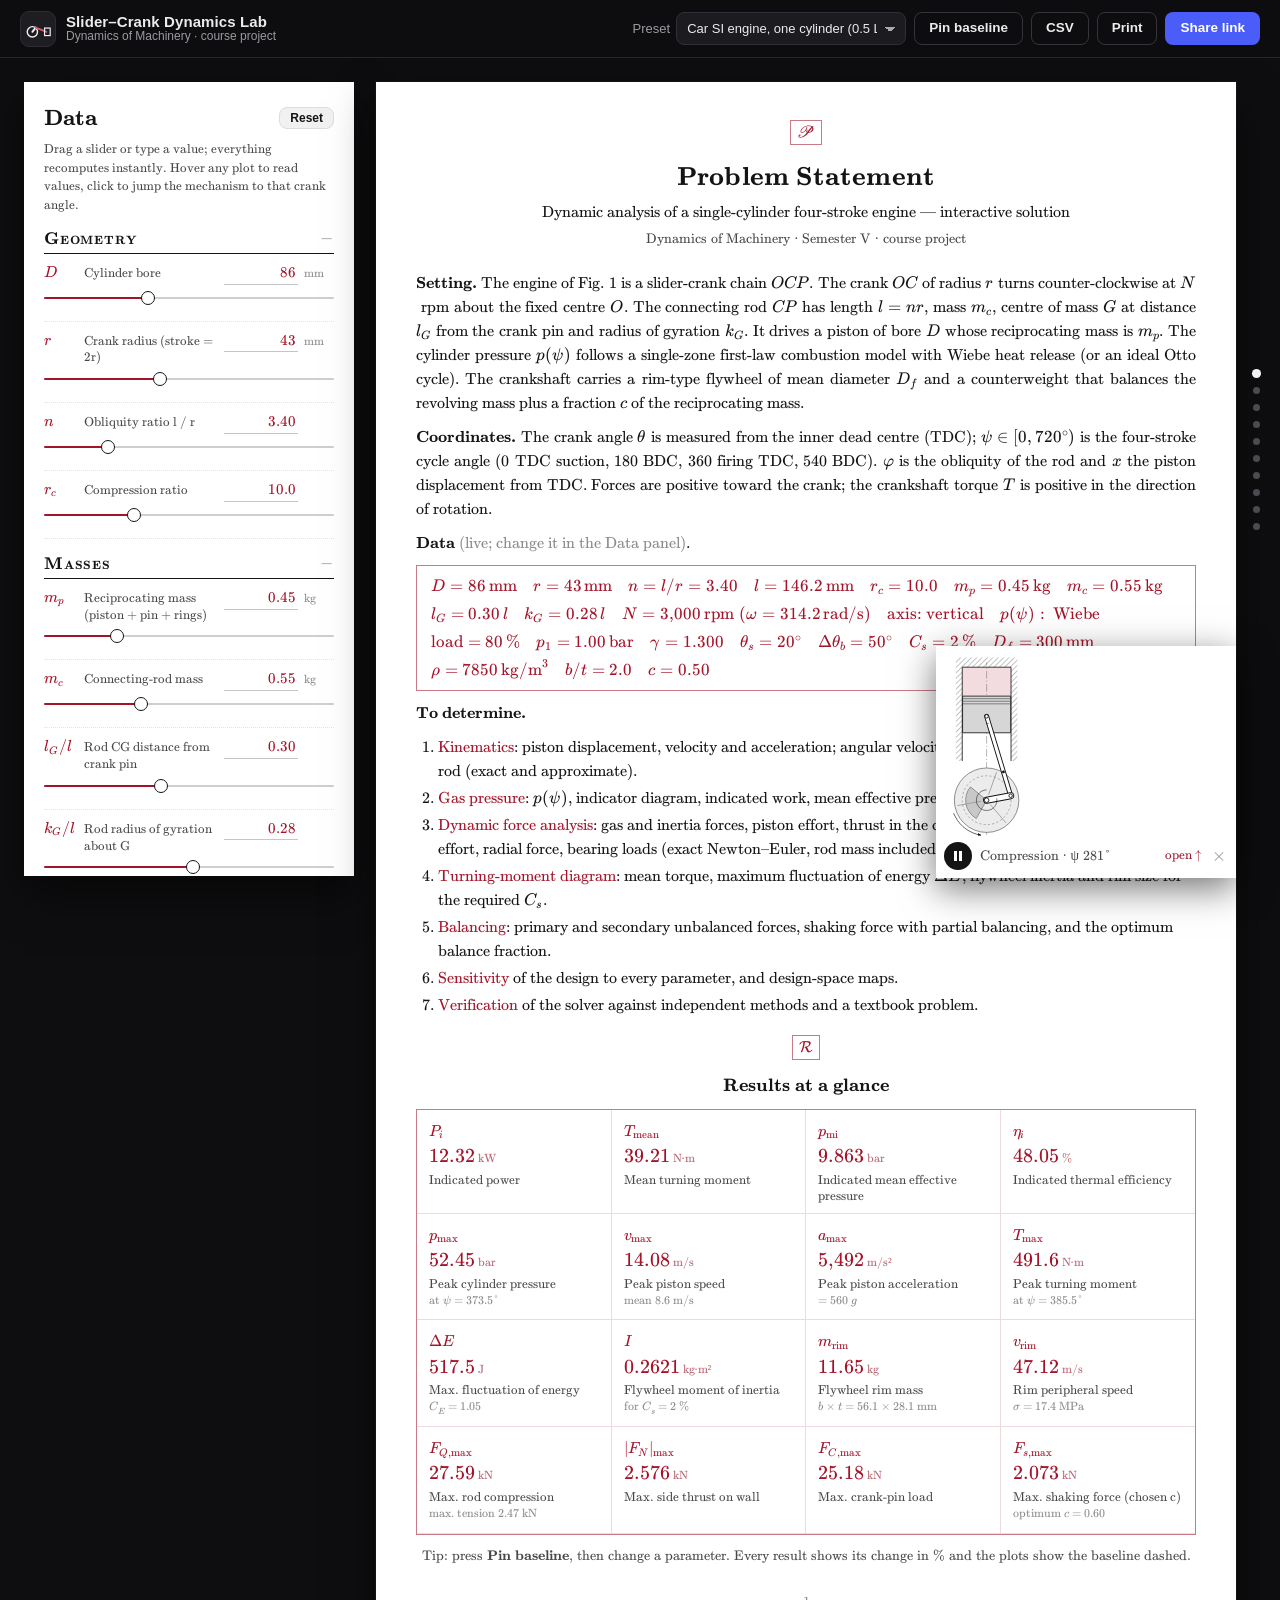
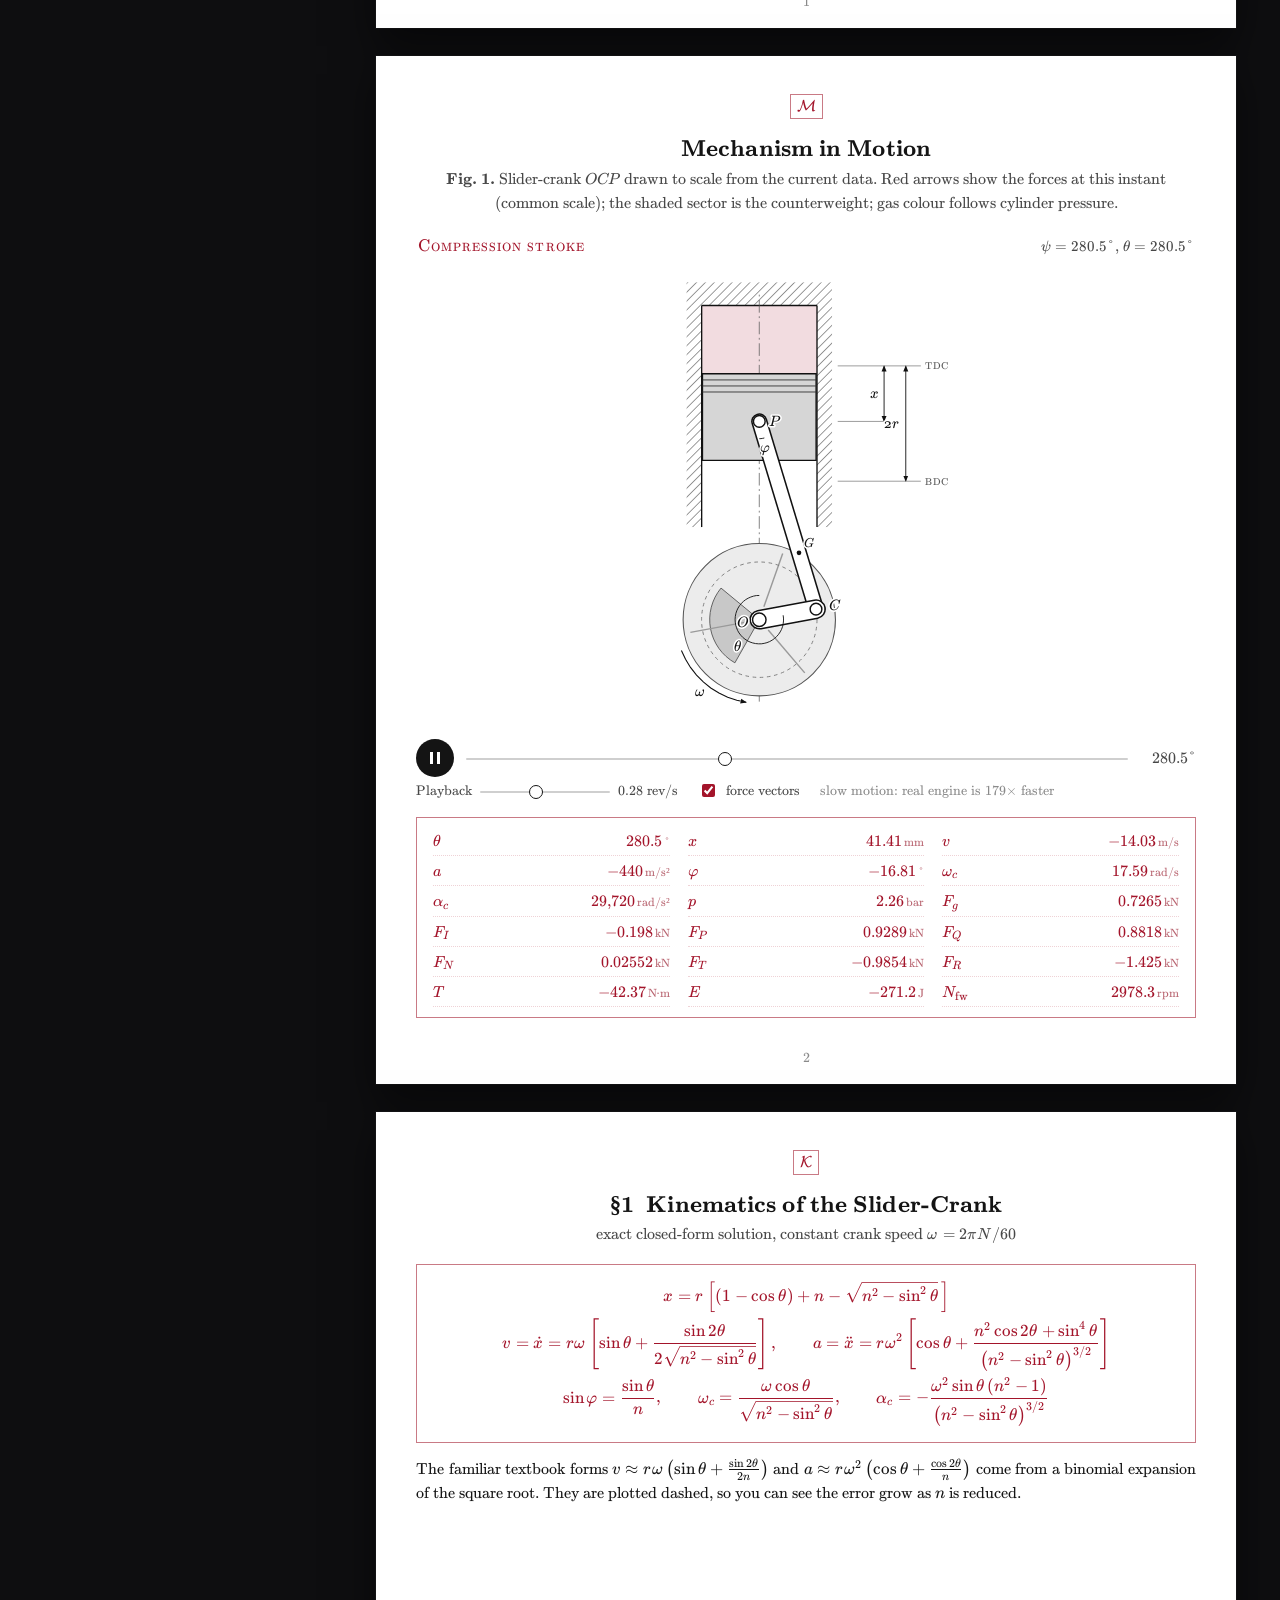
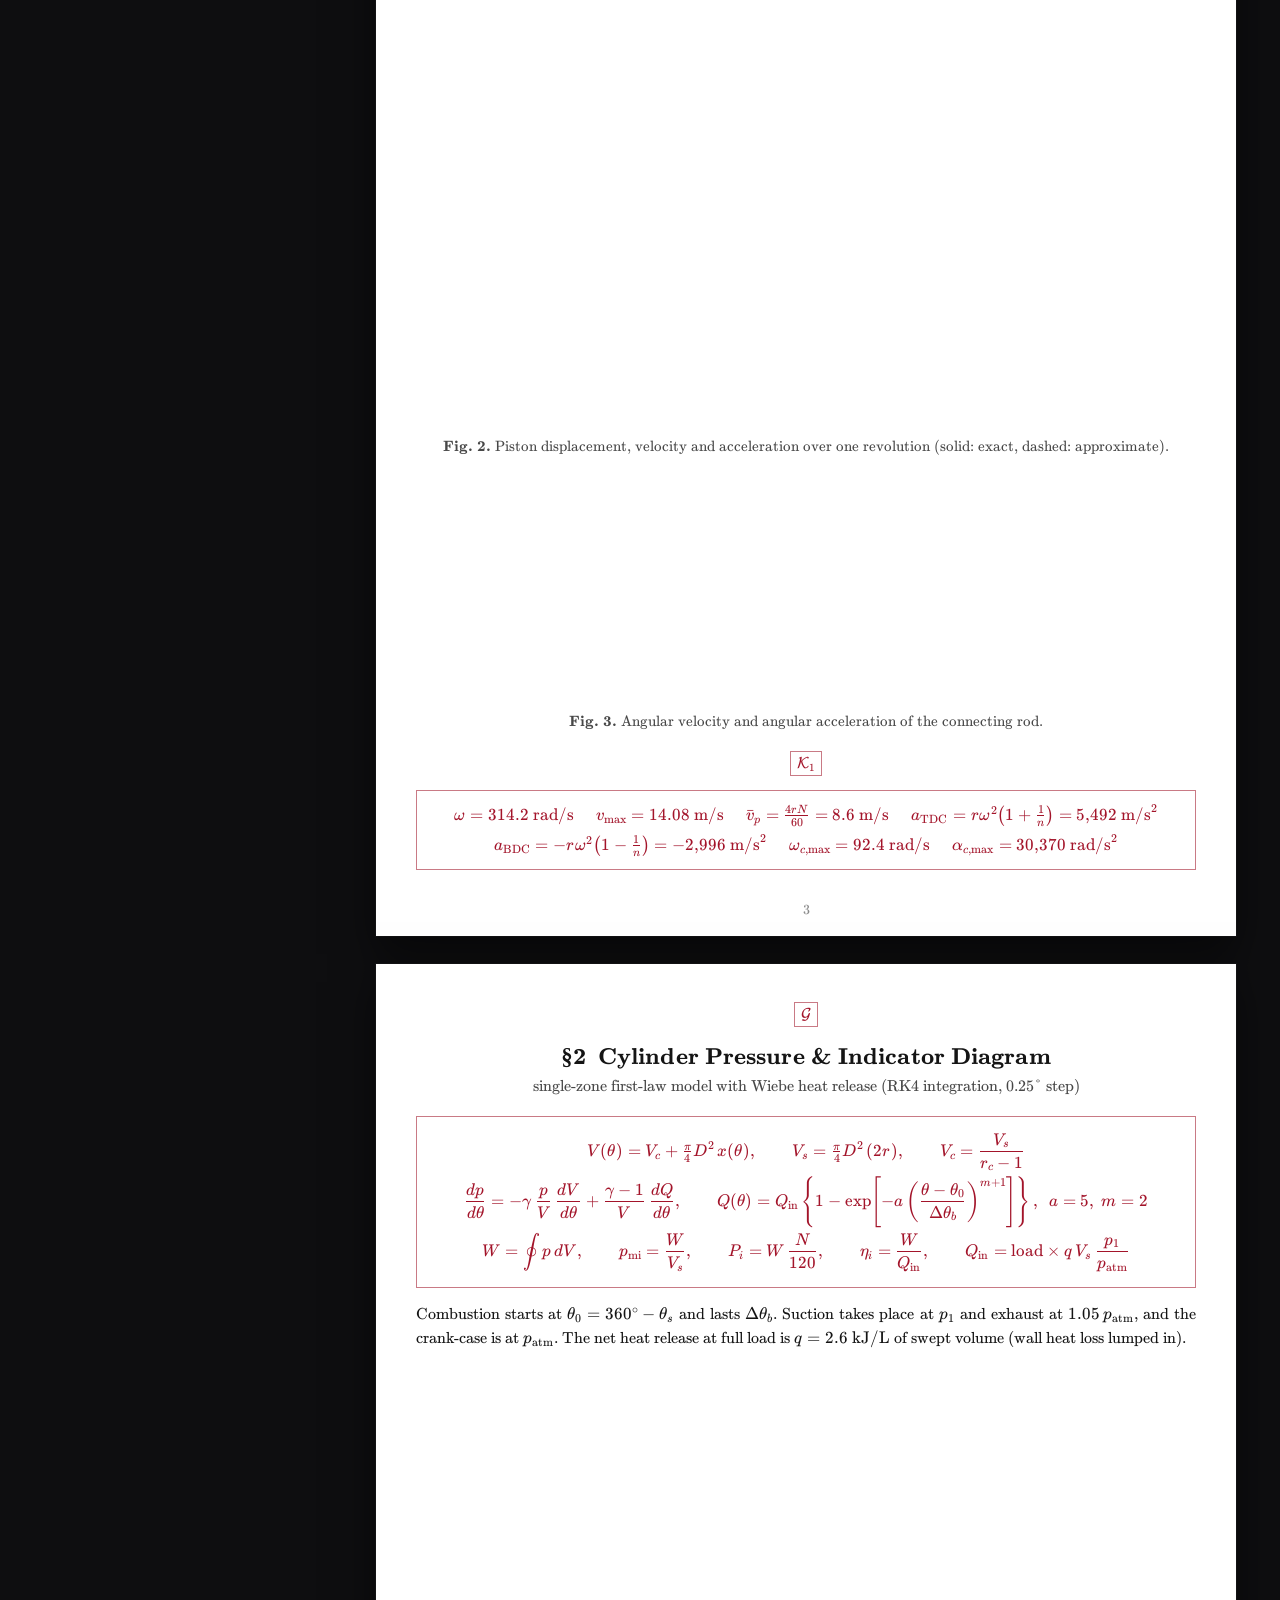
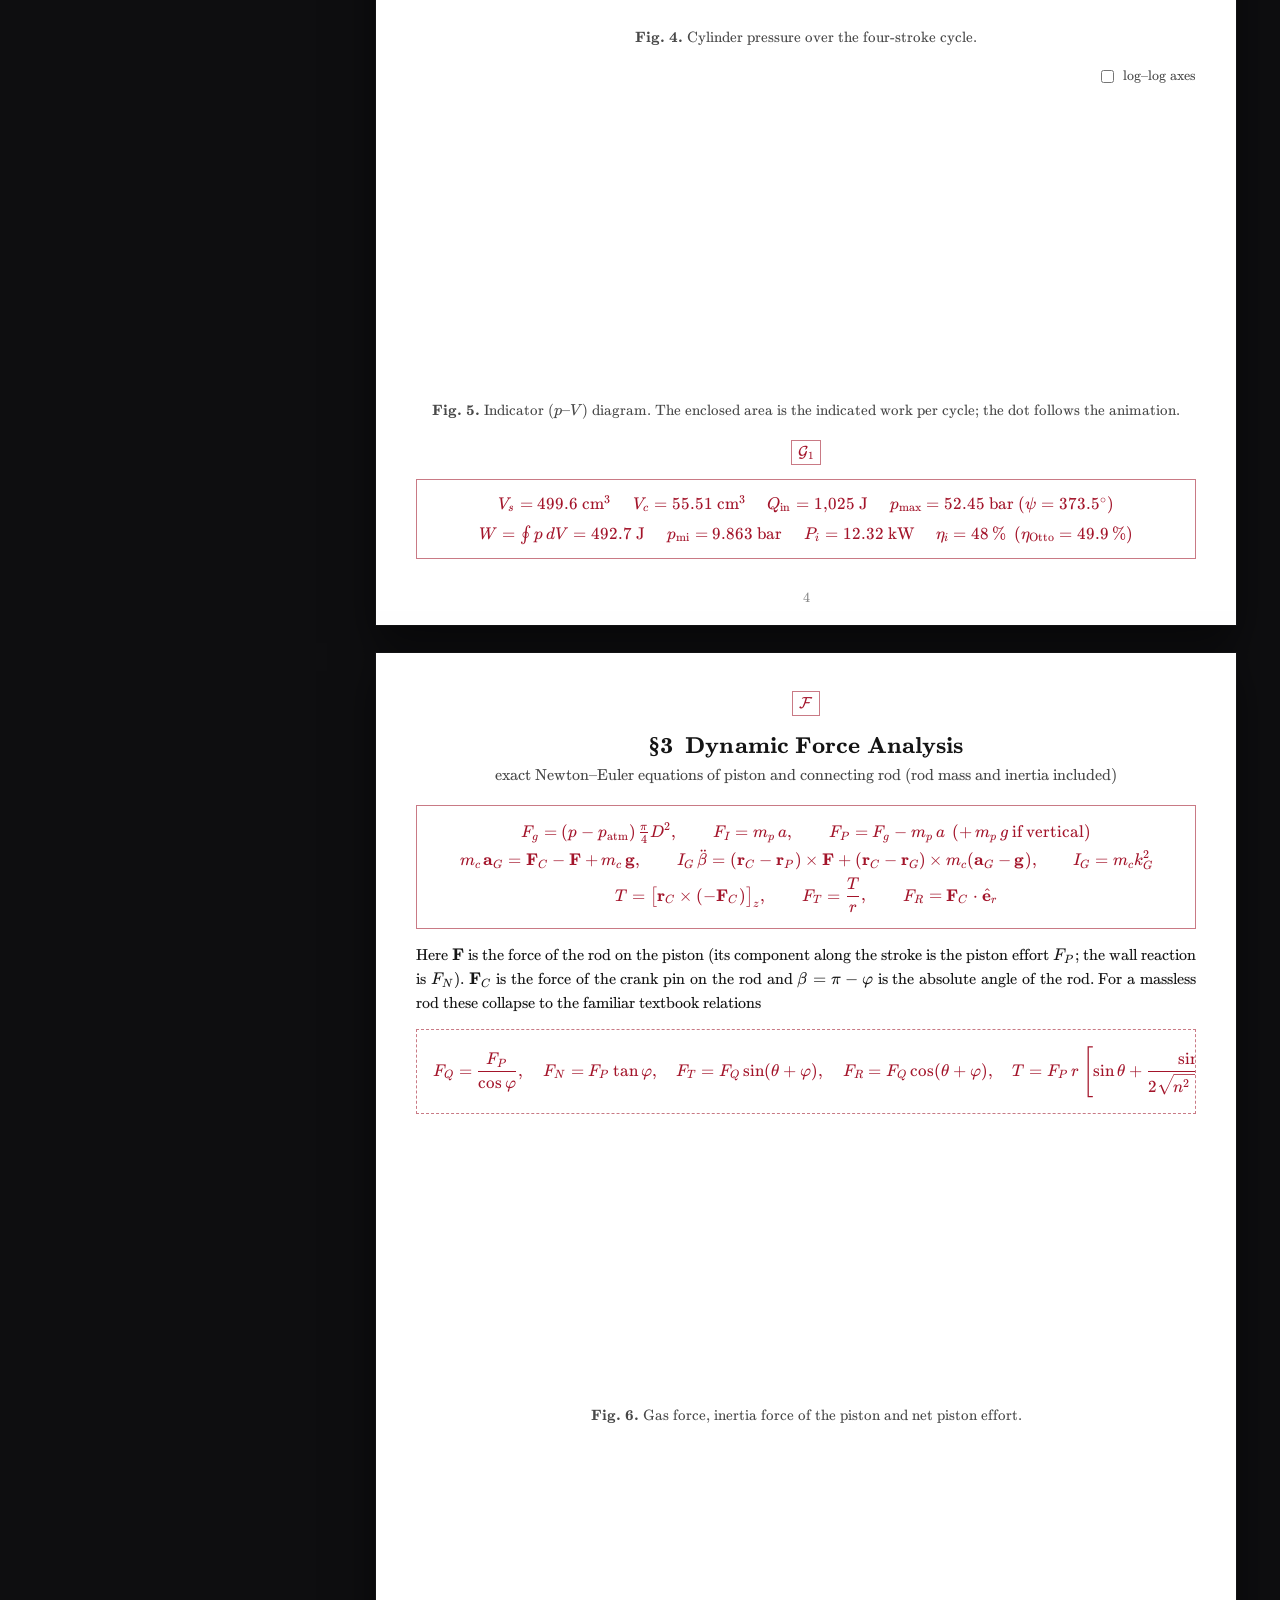
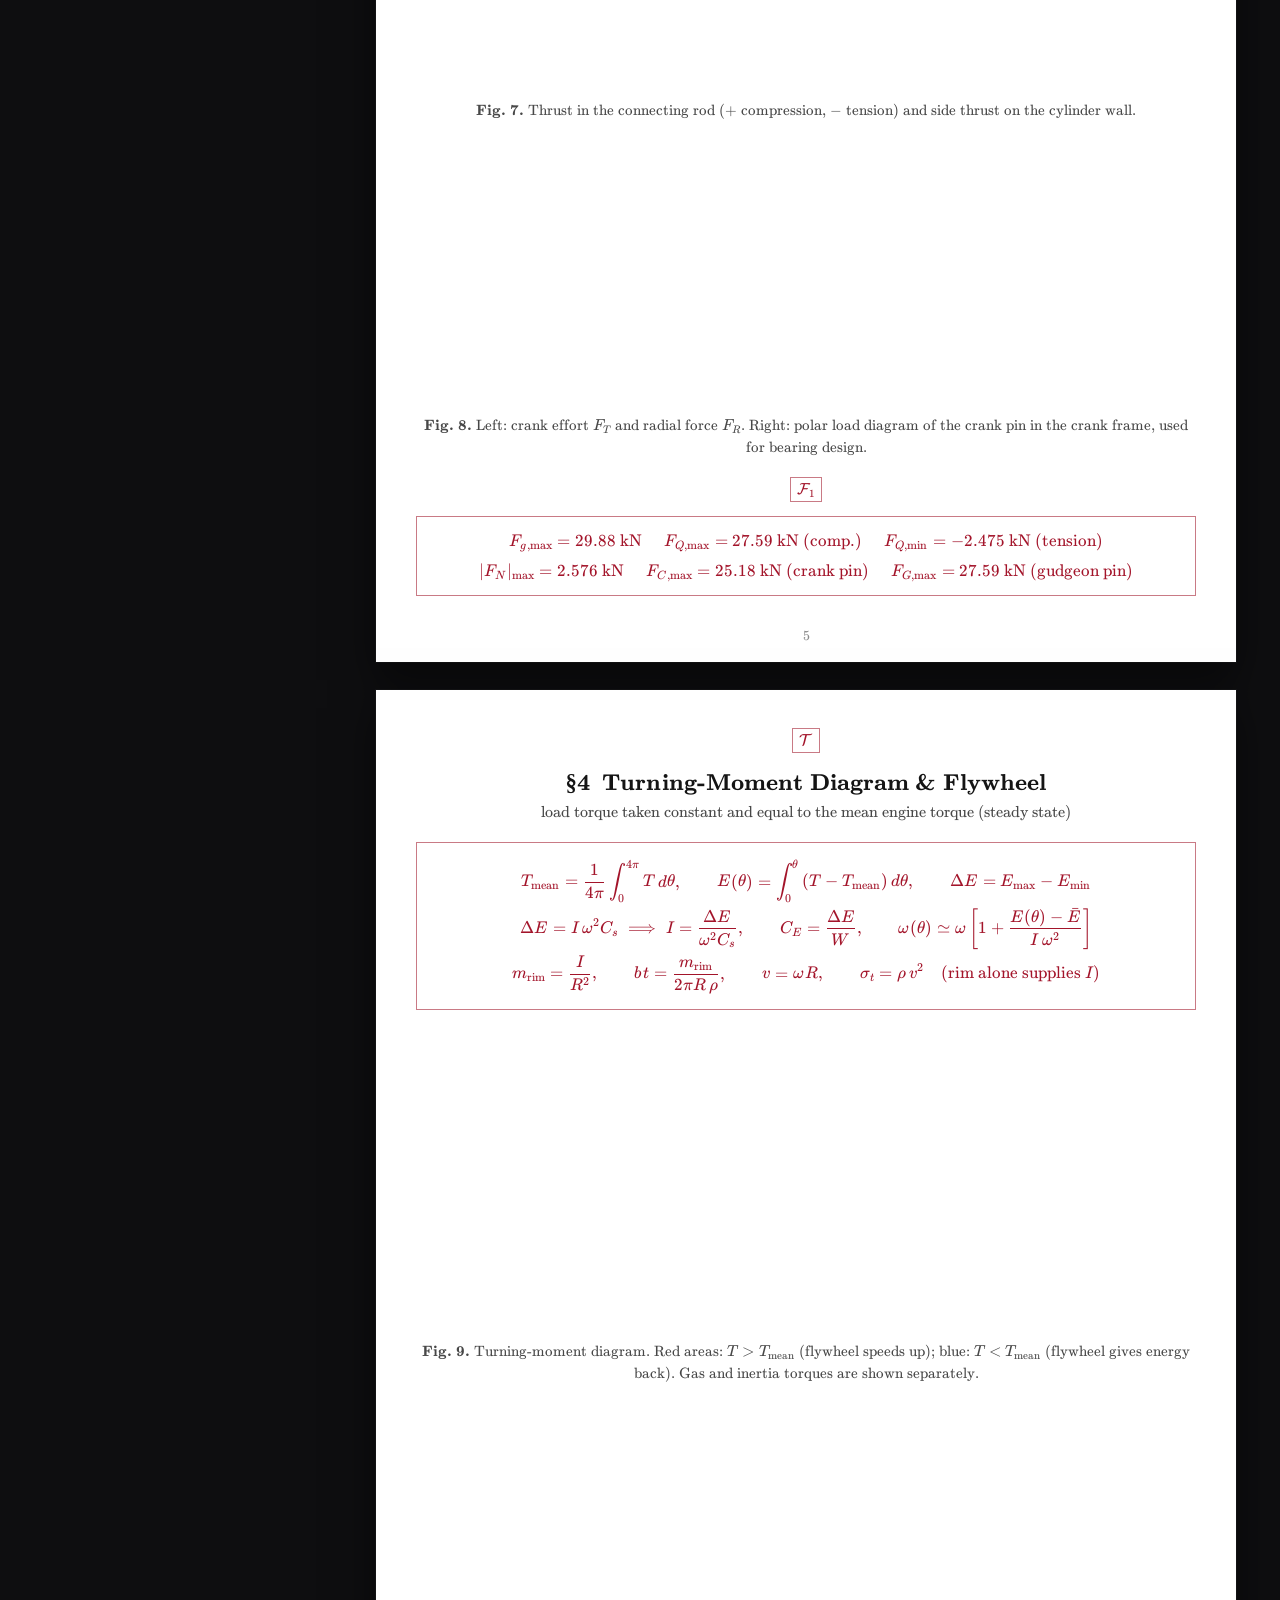
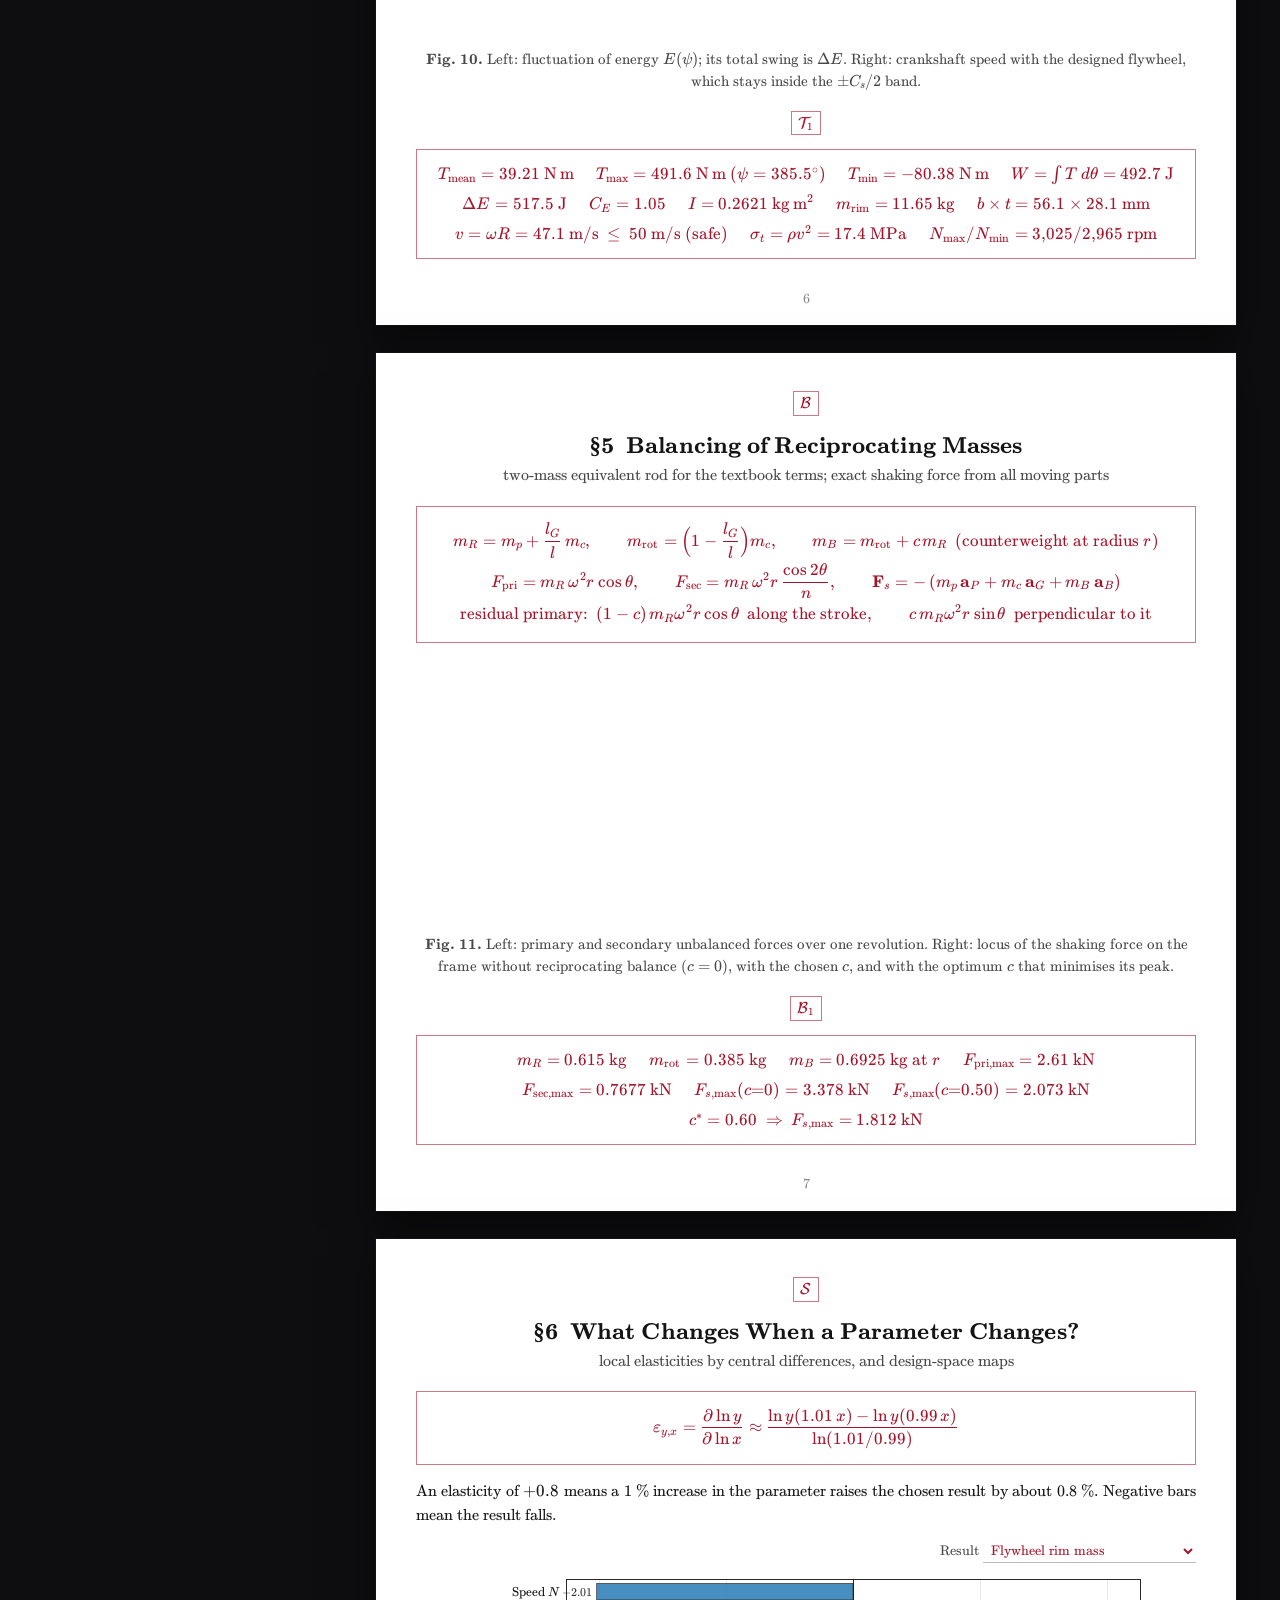
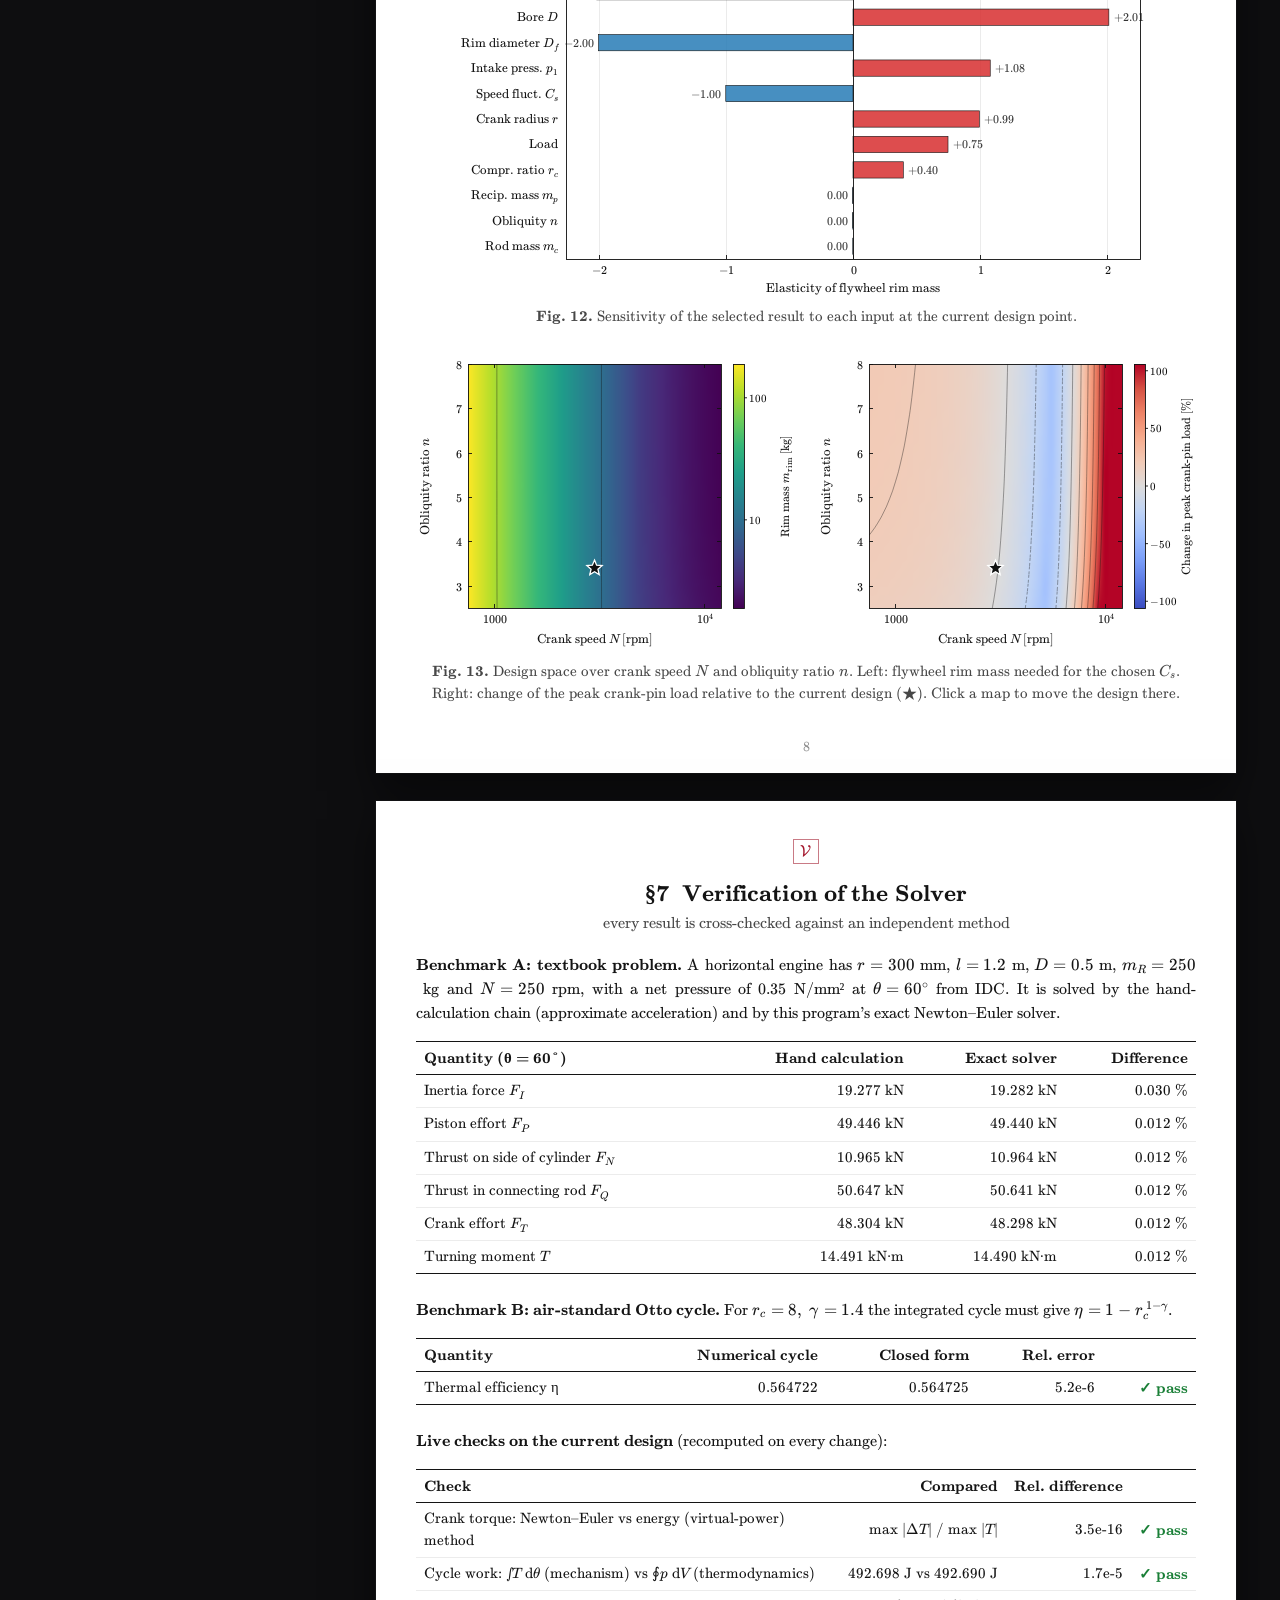
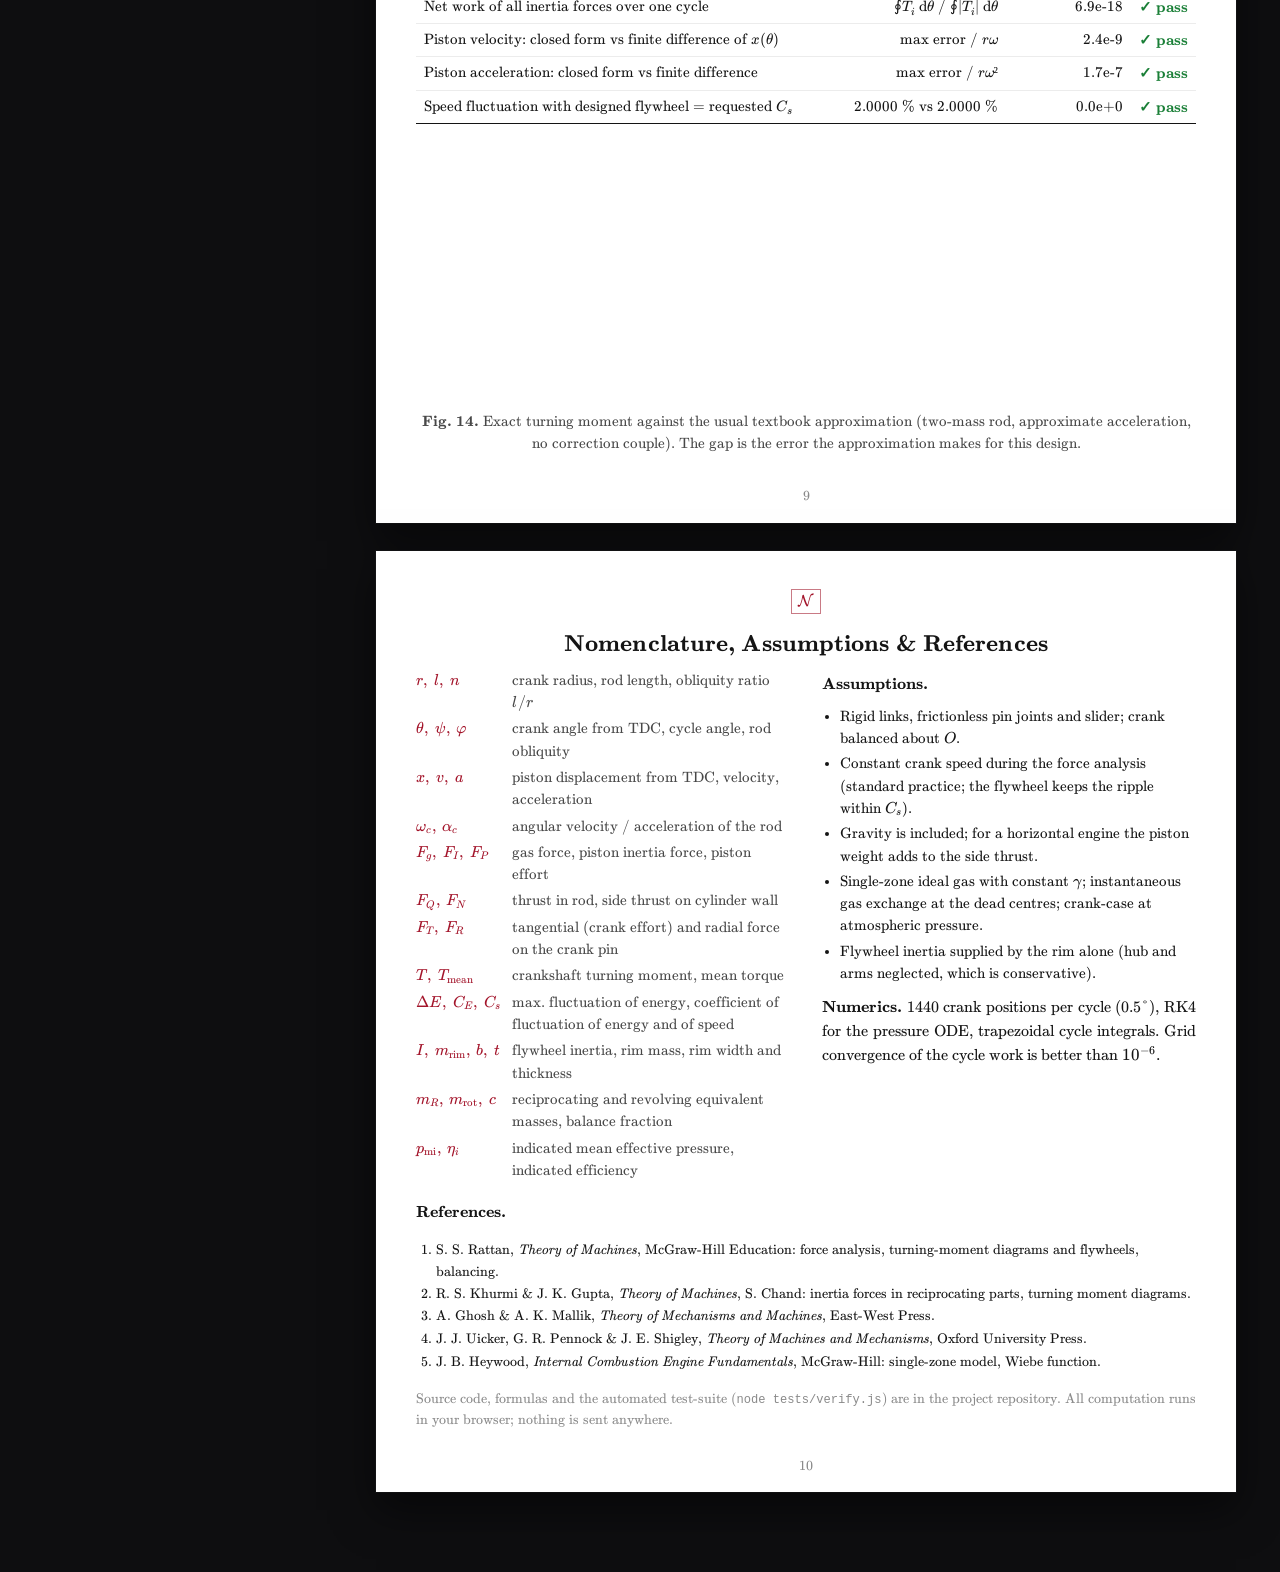
==== index.html @ 33d6e265 "Slider-crank dynamics dashboard for the DOM course project Interactive dynamic analysis of a single-" ====
<!doctype html>
<html lang="en">
<head>
<meta charset="utf-8">
<meta name="viewport" content="width=device-width, initial-scale=1, viewport-fit=cover">
<title>Slider–Crank Dynamics Lab</title>
<meta name="description" content="Interactive dynamic analysis of a single-cylinder IC-engine slider-crank mechanism: exact kinematics, gas pressure, Newton–Euler force analysis, turning-moment diagram, flywheel design and balancing.">
<meta name="theme-color" content="#0e0e10">
<meta property="og:title" content="Slider–Crank Dynamics Lab">
<meta property="og:description" content="Change any parameter of a single-cylinder engine and watch the kinematics, forces, turning-moment diagram, flywheel and balancing respond — with verified calculations.">
<meta property="og:type" content="website">
<link rel="icon" href="data:image/svg+xml,%3Csvg xmlns='http://www.w3.org/2000/svg' viewBox='0 0 64 64'%3E%3Crect width='64' height='64' rx='12' fill='%23fff'/%3E%3Ccircle cx='20' cy='38' r='11' fill='none' stroke='%23111' stroke-width='3'/%3E%3Cline x1='20' y1='38' x2='27' y2='29' stroke='%23111' stroke-width='4' stroke-linecap='round'/%3E%3Cline x1='27' y1='29' x2='50' y2='38' stroke='%23a3142a' stroke-width='4' stroke-linecap='round'/%3E%3Crect x='46' y='30' width='12' height='16' fill='%23ccc' stroke='%23111' stroke-width='2'/%3E%3C/svg%3E">
<link rel="preload" href="vendor/katex/fonts/KaTeX_Main-Regular.woff2" as="font" type="font/woff2" crossorigin>
<link rel="preload" href="vendor/katex/fonts/KaTeX_Math-Italic.woff2" as="font" type="font/woff2" crossorigin>
<link rel="stylesheet" href="vendor/katex/katex.min.css">
<link rel="stylesheet" href="css/style.css">
<script defer src="vendor/katex/katex.min.js"></script>
<script defer src="js/engine.js"></script>
<script defer src="js/plot.js"></script>
<script defer src="js/mechanism.js"></script>
<script defer src="js/app.js"></script>
</head>
<body>
<header class="topbar" id="top">
  <a class="brand" href="#s-problem" aria-label="Slider–Crank Dynamics Lab, go to top">
    <span class="brand-mark" aria-hidden="true">
      <svg viewBox="0 0 64 64" width="30" height="30"><circle cx="20" cy="38" r="11" fill="none" stroke="currentColor" stroke-width="3"/><line x1="20" y1="38" x2="27" y2="29" stroke="currentColor" stroke-width="4" stroke-linecap="round"/><line x1="27" y1="29" x2="50" y2="38" stroke="#e0566b" stroke-width="4" stroke-linecap="round"/><rect x="46" y="30" width="12" height="16" fill="none" stroke="currentColor" stroke-width="2.5"/></svg>
    </span>
    <span class="brand-text"><b>Slider–Crank Dynamics Lab</b><small>Dynamics of Machinery · course project</small></span>
  </a>
  <div class="tb-actions">
    <label class="tb-select" title="Load a ready-made engine"><span>Preset</span><select id="preset" aria-label="Preset engine"></select></label>
    <button class="btn ghost" id="btnBaseline" title="Freeze the current design so every change is compared against it">Pin baseline</button>
    <button class="btn ghost hide-sm" id="btnCSV" title="Download the full cycle table as CSV">CSV</button>
    <button class="btn ghost hide-sm" id="btnPrint" title="Print or save as PDF">Print</button>
    <button class="btn primary" id="btnShare" title="Copy a link that opens this exact configuration">Share link</button>
  </div>
</header>

<div class="layout">
  <aside class="panel" id="panel" aria-label="Input data">
    <div class="panel-head">
      <h2>Data</h2>
      <button class="btn tiny" id="btnReset" title="Restore the selected preset">Reset</button>
      <button class="panel-close" id="panelClose" aria-label="Close parameters">×</button>
    </div>
    <p class="panel-note">Drag a slider or type a value; everything recomputes instantly. Hover any plot to read values, click to jump the mechanism to that crank angle.</p>
    <div id="controls"></div>
    <p class="panel-foot" id="perf"></p>
  </aside>

  <main class="pages" id="pages">

    <!-- ============================================================ PROBLEM -->
    <section class="sheet" id="s-problem" data-title="Problem statement">
      <div class="tag" data-tex="\mathscr{P}"></div>
      <h1>Problem Statement</h1>
      <p class="byline">Dynamic analysis of a single-cylinder four-stroke engine &mdash; interactive solution</p>
      <p class="byline small">Dynamics of Machinery &middot; Semester V &middot; course project</p>

      <p><b>Setting.</b> The engine of Fig.&nbsp;1 is a slider-crank chain <span class="tx" data-tex="OCP"></span>. The crank <span class="tx" data-tex="OC"></span> of radius <span class="tx" data-tex="r"></span> turns counter-clockwise at <span class="tx" data-tex="N"></span>&nbsp;rpm about the fixed centre <span class="tx" data-tex="O"></span>. The connecting rod <span class="tx" data-tex="CP"></span> has length <span class="tx" data-tex="l=nr"></span>, mass <span class="tx" data-tex="m_c"></span>, centre of mass <span class="tx" data-tex="G"></span> at distance <span class="tx" data-tex="l_G"></span> from the crank pin and radius of gyration <span class="tx" data-tex="k_G"></span>. It drives a piston of bore <span class="tx" data-tex="D"></span> whose reciprocating mass is <span class="tx" data-tex="m_p"></span>. The cylinder pressure <span class="tx" data-tex="p(\psi)"></span> follows a single-zone first-law combustion model with Wiebe heat release (or an ideal Otto cycle). The crankshaft carries a rim-type flywheel of mean diameter <span class="tx" data-tex="D_f"></span> and a counterweight that balances the revolving mass plus a fraction <span class="tx" data-tex="c"></span> of the reciprocating mass.</p>
      <p><b>Coordinates.</b> The crank angle <span class="tx" data-tex="\theta"></span> is measured from the inner dead centre (TDC); <span class="tx" data-tex="\psi\in[0,720^\circ)"></span> is the four-stroke cycle angle (0 TDC suction, 180 BDC, 360 firing TDC, 540 BDC). <span class="tx" data-tex="\varphi"></span> is the obliquity of the rod and <span class="tx" data-tex="x"></span> the piston displacement from TDC. Forces are positive toward the crank; the crankshaft torque <span class="tx" data-tex="T"></span> is positive in the direction of rotation.</p>
      <p><b>Data</b> <span class="muted">(live; change it in the Data panel)</span>.</p>
      <p class="dataline" id="dataLine"></p>
      <p><b>To determine.</b></p>
      <ol class="todo">
        <li><a href="#s-kin">Kinematics</a>: piston displacement, velocity and acceleration; angular velocity and acceleration of the connecting rod (exact and approximate).</li>
        <li><a href="#s-gas">Gas pressure</a>: <span class="tx" data-tex="p(\psi)"></span>, indicator diagram, indicated work, mean effective pressure, power and efficiency.</li>
        <li><a href="#s-force">Dynamic force analysis</a>: gas and inertia forces, piston effort, thrust in the connecting rod, side thrust, crank effort, radial force, bearing loads (exact Newton–Euler, rod mass included).</li>
        <li><a href="#s-tmd">Turning-moment diagram</a>: mean torque, maximum fluctuation of energy <span class="tx" data-tex="\Delta E"></span>, flywheel inertia and rim size for the required <span class="tx" data-tex="C_s"></span>.</li>
        <li><a href="#s-bal">Balancing</a>: primary and secondary unbalanced forces, shaking force with partial balancing, and the optimum balance fraction.</li>
        <li><a href="#s-sens">Sensitivity</a> of the design to every parameter, and design-space maps.</li>
        <li><a href="#s-ver">Verification</a> of the solver against independent methods and a textbook problem.</li>
      </ol>

      <div class="tag" data-tex="\mathcal{R}"></div>
      <h3 class="center">Results at a glance</h3>
      <div class="kpis" id="kpis"></div>
      <p class="hint" id="baselineHint">Tip: press <b>Pin baseline</b>, then change a parameter. Every result shows its change in % and the plots show the baseline dashed.</p>
      <div class="page-no">1</div>
    </section>

    <!-- ============================================================ MECHANISM -->
    <section class="sheet" id="s-mech" data-title="Mechanism">
      <div class="tag" data-tex="\mathcal{M}"></div>
      <h2>Mechanism in Motion</h2>
      <p class="sub"><b>Fig. 1.</b> Slider-crank <span class="tx" data-tex="OCP"></span> drawn to scale from the current data. Red arrows show the forces at this instant (common scale); the shaded sector is the counterweight; gas colour follows cylinder pressure.</p>
      <div class="mech-head"><span id="strokeName" class="stroke-name">&nbsp;</span><span id="psiLabel" class="psi-label"></span></div>
      <div class="mech-wrap" id="mechHost"></div>
      <div class="transport">
        <button class="btn round" id="btnPlay" aria-label="Pause animation" title="Play / pause (space)"><span class="ic-pause"></span></button>
        <input type="range" id="scrub" min="0" max="720" step="0.5" value="0" aria-label="Cycle angle psi">
        <span class="scrub-val" id="scrubVal">0°</span>
      </div>
      <div class="transport2">
        <label>Playback <input type="range" id="speed" min="0" max="1000" value="420" aria-label="Playback speed"> <span id="speedVal"></span></label>
        <label class="chk"><input type="checkbox" id="chkForces" checked> force vectors</label>
        <span class="muted small" id="slowmo"></span>
      </div>
      <div class="eqbox inst" id="inst" aria-live="off"></div>
      <div class="page-no">2</div>
    </section>

    <!-- ============================================================ KINEMATICS -->
    <section class="sheet" id="s-kin" data-title="Kinematics">
      <div class="tag" data-tex="\mathcal{K}"></div>
      <h2>§1&ensp;Kinematics of the Slider-Crank</h2>
      <p class="sub">exact closed-form solution, constant crank speed <span class="tx" data-tex="\omega = 2\pi N/60"></span></p>
      <div class="eqbox">
        <div class="eq" data-tex="x = r\left[(1-\cos\theta) + n - \sqrt{n^{2}-\sin^{2}\theta}\,\right]"></div>
        <div class="eq" data-tex="v=\dot x = r\omega\left[\sin\theta+\dfrac{\sin 2\theta}{2\sqrt{n^{2}-\sin^{2}\theta}}\right],\qquad a=\ddot x = r\omega^{2}\left[\cos\theta+\dfrac{n^{2}\cos 2\theta+\sin^{4}\theta}{\left(n^{2}-\sin^{2}\theta\right)^{3/2}}\right]"></div>
        <div class="eq" data-tex="\sin\varphi=\dfrac{\sin\theta}{n},\qquad \omega_c=\dfrac{\omega\cos\theta}{\sqrt{n^{2}-\sin^{2}\theta}},\qquad \alpha_c=-\dfrac{\omega^{2}\sin\theta\,(n^{2}-1)}{\left(n^{2}-\sin^{2}\theta\right)^{3/2}}"></div>
      </div>
      <p>The familiar textbook forms <span class="tx" data-tex="v\approx r\omega\left(\sin\theta+\tfrac{\sin2\theta}{2n}\right)"></span> and <span class="tx" data-tex="a\approx r\omega^{2}\left(\cos\theta+\tfrac{\cos2\theta}{n}\right)"></span> come from a binomial expansion of the square root. They are plotted dashed, so you can see the error grow as <span class="tx" data-tex="n"></span> is reduced.</p>
      <div class="fig-stack">
        <div class="fig" id="figX"></div>
        <div class="fig" id="figV"></div>
        <div class="fig" id="figA"></div>
      </div>
      <p class="caption"><b>Fig. 2.</b> Piston displacement, velocity and acceleration over one revolution (solid: exact, dashed: approximate).</p>
      <div class="fig-grid">
        <div class="fig" id="figWc"></div>
        <div class="fig" id="figAc"></div>
      </div>
      <p class="caption"><b>Fig. 3.</b> Angular velocity and angular acceleration of the connecting rod.</p>
      <div class="tag" data-tex="\mathcal{K}_1"></div>
      <div class="eqbox result" id="resKin"></div>
      <div class="page-no">3</div>
    </section>

    <!-- ============================================================ GAS -->
    <section class="sheet" id="s-gas" data-title="Gas pressure">
      <div class="tag" data-tex="\mathcal{G}"></div>
      <h2>§2&ensp;Cylinder Pressure &amp; Indicator Diagram</h2>
      <p class="sub">single-zone first-law model with Wiebe heat release (RK4 integration, 0.25° step)</p>
      <div class="eqbox">
        <div class="eq" data-tex="V(\theta)=V_c+\tfrac{\pi}{4}D^{2}\,x(\theta),\qquad V_s=\tfrac{\pi}{4}D^{2}\,(2r),\qquad V_c=\dfrac{V_s}{r_c-1}"></div>
        <div class="eq" data-tex="\dfrac{dp}{d\theta}=-\gamma\,\dfrac{p}{V}\,\dfrac{dV}{d\theta}+\dfrac{\gamma-1}{V}\,\dfrac{dQ}{d\theta},\qquad Q(\theta)=Q_{in}\left\{1-\exp\!\left[-a\left(\dfrac{\theta-\theta_0}{\Delta\theta_b}\right)^{m+1}\right]\right\},\ \ a=5,\ m=2"></div>
        <div class="eq" data-tex="W=\oint p\,dV,\qquad p_{mi}=\dfrac{W}{V_s},\qquad P_i=W\,\dfrac{N}{120},\qquad \eta_i=\dfrac{W}{Q_{in}},\qquad Q_{in}=\text{load}\times q\,V_s\,\dfrac{p_1}{p_{atm}}"></div>
      </div>
      <p>Combustion starts at <span class="tx" data-tex="\theta_0 = 360^\circ-\theta_s"></span> and lasts <span class="tx" data-tex="\Delta\theta_b"></span>. Suction takes place at <span class="tx" data-tex="p_1"></span> and exhaust at <span class="tx" data-tex="1.05\,p_{atm}"></span>, and the crank-case is at <span class="tx" data-tex="p_{atm}"></span>. The net heat release at full load is <span class="tx" data-tex="q = 2.6\ \text{kJ/L}"></span> of swept volume (wall heat loss lumped in).</p>
      <div class="fig" id="figP"></div>
      <p class="caption"><b>Fig. 4.</b> Cylinder pressure over the four-stroke cycle.</p>
      <div class="fig-toolbar"><label class="chk"><input type="checkbox" id="chkLog"> log–log axes</label></div>
      <div class="fig" id="figPV"></div>
      <p class="caption"><b>Fig. 5.</b> Indicator (<span class="tx" data-tex="p\text{–}V"></span>) diagram. The enclosed area is the indicated work per cycle; the dot follows the animation.</p>
      <div class="tag" data-tex="\mathcal{G}_1"></div>
      <div class="eqbox result" id="resGas"></div>
      <div class="page-no">4</div>
    </section>

    <!-- ============================================================ FORCES -->
    <section class="sheet" id="s-force" data-title="Force analysis">
      <div class="tag" data-tex="\mathcal{F}"></div>
      <h2>§3&ensp;Dynamic Force Analysis</h2>
      <p class="sub">exact Newton–Euler equations of piston and connecting rod (rod mass and inertia included)</p>
      <div class="eqbox">
        <div class="eq" data-tex="F_g=(p-p_{atm})\,\tfrac{\pi}{4}D^{2},\qquad F_I=m_p\,a,\qquad F_P=F_g-m_p\,a\;\left(+\,m_p\,g\ \text{if vertical}\right)"></div>
        <div class="eq" data-tex="m_c\,\mathbf a_G=\mathbf F_C-\mathbf F+m_c\,\mathbf g,\qquad I_G\,\ddot\beta=(\mathbf r_C-\mathbf r_P)\times\mathbf F+(\mathbf r_C-\mathbf r_G)\times m_c(\mathbf a_G-\mathbf g),\qquad I_G=m_c k_G^{2}"></div>
        <div class="eq" data-tex="T=\big[\mathbf r_C\times(-\mathbf F_C)\big]_z,\qquad F_T=\dfrac{T}{r},\qquad F_R=\mathbf F_C\cdot\hat{\mathbf e}_r"></div>
      </div>
      <p>Here <span class="tx" data-tex="\mathbf F"></span> is the force of the rod on the piston (its component along the stroke is the piston effort <span class="tx" data-tex="F_P"></span>; the wall reaction is <span class="tx" data-tex="F_N"></span>). <span class="tx" data-tex="\mathbf F_C"></span> is the force of the crank pin on the rod and <span class="tx" data-tex="\beta=\pi-\varphi"></span> is the absolute angle of the rod. For a massless rod these collapse to the familiar textbook relations</p>
      <div class="eqbox soft">
        <div class="eq" data-tex="F_Q=\dfrac{F_P}{\cos\varphi},\quad F_N=F_P\tan\varphi,\quad F_T=F_Q\sin(\theta+\varphi),\quad F_R=F_Q\cos(\theta+\varphi),\quad T=F_P\,r\left[\sin\theta+\dfrac{\sin2\theta}{2\sqrt{n^{2}-\sin^{2}\theta}}\right]"></div>
      </div>
      <div class="fig" id="figF1"></div>
      <p class="caption"><b>Fig. 6.</b> Gas force, inertia force of the piston and net piston effort.</p>
      <div class="fig" id="figF2"></div>
      <p class="caption"><b>Fig. 7.</b> Thrust in the connecting rod (+ compression, − tension) and side thrust on the cylinder wall.</p>
      <div class="fig-grid">
        <div class="fig" id="figF3"></div>
        <div class="fig" id="figPolar"></div>
      </div>
      <p class="caption"><b>Fig. 8.</b> Left: crank effort <span class="tx" data-tex="F_T"></span> and radial force <span class="tx" data-tex="F_R"></span>. Right: polar load diagram of the crank pin in the crank frame, used for bearing design.</p>
      <div class="tag" data-tex="\mathcal{F}_1"></div>
      <div class="eqbox result" id="resForce"></div>
      <div class="page-no">5</div>
    </section>

    <!-- ============================================================ TMD -->
    <section class="sheet" id="s-tmd" data-title="Turning moment &amp; flywheel">
      <div class="tag" data-tex="\mathcal{T}"></div>
      <h2>§4&ensp;Turning-Moment Diagram &amp; Flywheel</h2>
      <p class="sub">load torque taken constant and equal to the mean engine torque (steady state)</p>
      <div class="eqbox">
        <div class="eq" data-tex="T_{mean}=\dfrac{1}{4\pi}\int_{0}^{4\pi}T\,d\theta,\qquad E(\theta)=\int_{0}^{\theta}\left(T-T_{mean}\right)d\theta,\qquad \Delta E=E_{max}-E_{min}"></div>
        <div class="eq" data-tex="\Delta E=I\,\omega^{2}C_s\;\Longrightarrow\;I=\dfrac{\Delta E}{\omega^{2}C_s},\qquad C_E=\dfrac{\Delta E}{W},\qquad \omega(\theta)\simeq\omega\left[1+\dfrac{E(\theta)-\bar E}{I\,\omega^{2}}\right]"></div>
        <div class="eq" data-tex="m_{rim}=\dfrac{I}{R^{2}},\qquad b\,t=\dfrac{m_{rim}}{2\pi R\,\rho},\qquad v=\omega R,\qquad \sigma_t=\rho\,v^{2}\quad(\text{rim alone supplies }I)"></div>
      </div>
      <div class="fig" id="figT"></div>
      <p class="caption"><b>Fig. 9.</b> Turning-moment diagram. Red areas: <span class="tx" data-tex="T>T_{mean}"></span> (flywheel speeds up); blue: <span class="tx" data-tex="T<T_{mean}"></span> (flywheel gives energy back). Gas and inertia torques are shown separately.</p>
      <div class="fig-grid">
        <div class="fig" id="figE"></div>
        <div class="fig" id="figN"></div>
      </div>
      <p class="caption"><b>Fig. 10.</b> Left: fluctuation of energy <span class="tx" data-tex="E(\psi)"></span>; its total swing is <span class="tx" data-tex="\Delta E"></span>. Right: crankshaft speed with the designed flywheel, which stays inside the <span class="tx" data-tex="\pm C_s/2"></span> band.</p>
      <div class="tag" data-tex="\mathcal{T}_1"></div>
      <div class="eqbox result" id="resTmd"></div>
      <div class="page-no">6</div>
    </section>

    <!-- ============================================================ BALANCING -->
    <section class="sheet" id="s-bal" data-title="Balancing">
      <div class="tag" data-tex="\mathcal{B}"></div>
      <h2>§5&ensp;Balancing of Reciprocating Masses</h2>
      <p class="sub">two-mass equivalent rod for the textbook terms; exact shaking force from all moving parts</p>
      <div class="eqbox">
        <div class="eq" data-tex="m_R=m_p+\dfrac{l_G}{l}\,m_c,\qquad m_{rot}=\Big(1-\dfrac{l_G}{l}\Big)m_c,\qquad m_B=m_{rot}+c\,m_R\ \ (\text{counterweight at radius } r)"></div>
        <div class="eq" data-tex="F_{pri}=m_R\,\omega^{2}r\cos\theta,\qquad F_{sec}=m_R\,\omega^{2}r\,\dfrac{\cos 2\theta}{n},\qquad \mathbf F_s=-\left(m_p\,\mathbf a_P+m_c\,\mathbf a_G+m_B\,\mathbf a_B\right)"></div>
        <div class="eq" data-tex="\text{residual primary: }\ (1-c)\,m_R\omega^{2}r\cos\theta\ \ \text{along the stroke},\qquad c\,m_R\omega^{2}r\sin\theta\ \ \text{perpendicular to it}"></div>
      </div>
      <div class="fig-grid">
        <div class="fig" id="figBal1"></div>
        <div class="fig" id="figBal2"></div>
      </div>
      <p class="caption"><b>Fig. 11.</b> Left: primary and secondary unbalanced forces over one revolution. Right: locus of the shaking force on the frame without reciprocating balance (<span class="tx" data-tex="c=0"></span>), with the chosen <span class="tx" data-tex="c"></span>, and with the optimum <span class="tx" data-tex="c"></span> that minimises its peak.</p>
      <div class="tag" data-tex="\mathcal{B}_1"></div>
      <div class="eqbox result" id="resBal"></div>
      <div class="page-no">7</div>
    </section>

    <!-- ============================================================ SENSITIVITY -->
    <section class="sheet" id="s-sens" data-title="Sensitivity">
      <div class="tag" data-tex="\mathcal{S}"></div>
      <h2>§6&ensp;What Changes When a Parameter Changes?</h2>
      <p class="sub">local elasticities by central differences, and design-space maps</p>
      <div class="eqbox">
        <div class="eq" data-tex="\varepsilon_{y,x}=\dfrac{\partial\ln y}{\partial\ln x}\approx\dfrac{\ln y(1.01\,x)-\ln y(0.99\,x)}{\ln(1.01/0.99)}"></div>
      </div>
      <p>An elasticity of <span class="tx" data-tex="+0.8"></span> means a 1&nbsp;% increase in the parameter raises the chosen result by about 0.8&nbsp;%. Negative bars mean the result falls.</p>
      <div class="fig-toolbar"><label>Result <select id="sensOut"></select></label></div>
      <div class="fig" id="figSens"></div>
      <p class="caption"><b>Fig. 12.</b> Sensitivity of the selected result to each input at the current design point.</p>
      <div class="fig-grid">
        <div class="fig" id="mapA"></div>
        <div class="fig" id="mapB"></div>
      </div>
      <p class="caption"><b>Fig. 13.</b> Design space over crank speed <span class="tx" data-tex="N"></span> and obliquity ratio <span class="tx" data-tex="n"></span>. Left: flywheel rim mass needed for the chosen <span class="tx" data-tex="C_s"></span>. Right: change of the peak crank-pin load relative to the current design (<span class="tx" data-tex="\bigstar"></span>). Click a map to move the design there.</p>
      <div class="page-no">8</div>
    </section>

    <!-- ============================================================ VERIFICATION -->
    <section class="sheet" id="s-ver" data-title="Verification">
      <div class="tag" data-tex="\mathcal{V}"></div>
      <h2>§7&ensp;Verification of the Solver</h2>
      <p class="sub">every result is cross-checked against an independent method</p>
      <p><b>Benchmark A: textbook problem.</b> A horizontal engine has <span class="tx" data-tex="r=300"></span>&nbsp;mm, <span class="tx" data-tex="l=1.2"></span>&nbsp;m, <span class="tx" data-tex="D=0.5"></span>&nbsp;m, <span class="tx" data-tex="m_R=250"></span>&nbsp;kg and <span class="tx" data-tex="N=250"></span>&nbsp;rpm, with a net pressure of 0.35&nbsp;N/mm² at <span class="tx" data-tex="\theta=60^\circ"></span> from IDC. It is solved by the hand-calculation chain (approximate acceleration) and by this program's exact Newton–Euler solver.</p>
      <div class="table-wrap"><table class="vt" id="tblBench"></table></div>
      <p><b>Benchmark B: air-standard Otto cycle.</b> For <span class="tx" data-tex="r_c=8,\ \gamma=1.4"></span> the integrated cycle must give <span class="tx" data-tex="\eta=1-r_c^{\,1-\gamma}"></span>.</p>
      <div class="table-wrap"><table class="vt" id="tblOtto"></table></div>
      <p><b>Live checks on the current design</b> (recomputed on every change):</p>
      <div class="table-wrap"><table class="vt" id="tblLive"></table></div>
      <div class="fig" id="figVer"></div>
      <p class="caption"><b>Fig. 14.</b> Exact turning moment against the usual textbook approximation (two-mass rod, approximate acceleration, no correction couple). The gap is the error the approximation makes for this design.</p>
      <div class="page-no">9</div>
    </section>

    <!-- ============================================================ NOTES -->
    <section class="sheet" id="s-notes" data-title="Notation &amp; references">
      <div class="tag" data-tex="\mathcal{N}"></div>
      <h2>Nomenclature, Assumptions &amp; References</h2>
      <div class="cols">
        <dl class="nom">
          <dt data-tex="r,\ l,\ n"></dt><dd>crank radius, rod length, obliquity ratio <span class="tx" data-tex="l/r"></span></dd>
          <dt data-tex="\theta,\ \psi,\ \varphi"></dt><dd>crank angle from TDC, cycle angle, rod obliquity</dd>
          <dt data-tex="x,\ v,\ a"></dt><dd>piston displacement from TDC, velocity, acceleration</dd>
          <dt data-tex="\omega_c,\ \alpha_c"></dt><dd>angular velocity / acceleration of the rod</dd>
          <dt data-tex="F_g,\ F_I,\ F_P"></dt><dd>gas force, piston inertia force, piston effort</dd>
          <dt data-tex="F_Q,\ F_N"></dt><dd>thrust in rod, side thrust on cylinder wall</dd>
          <dt data-tex="F_T,\ F_R"></dt><dd>tangential (crank effort) and radial force on the crank pin</dd>
          <dt data-tex="T,\ T_{mean}"></dt><dd>crankshaft turning moment, mean torque</dd>
          <dt data-tex="\Delta E,\ C_E,\ C_s"></dt><dd>max. fluctuation of energy, coefficient of fluctuation of energy and of speed</dd>
          <dt data-tex="I,\ m_{rim},\ b,\ t"></dt><dd>flywheel inertia, rim mass, rim width and thickness</dd>
          <dt data-tex="m_R,\ m_{rot},\ c"></dt><dd>reciprocating and revolving equivalent masses, balance fraction</dd>
          <dt data-tex="p_{mi},\ \eta_i"></dt><dd>indicated mean effective pressure, indicated efficiency</dd>
        </dl>
        <div>
          <p><b>Assumptions.</b></p>
          <ul class="tight">
            <li>Rigid links, frictionless pin joints and slider; crank balanced about <span class="tx" data-tex="O"></span>.</li>
            <li>Constant crank speed during the force analysis (standard practice; the flywheel keeps the ripple within <span class="tx" data-tex="C_s"></span>).</li>
            <li>Gravity is included; for a horizontal engine the piston weight adds to the side thrust.</li>
            <li>Single-zone ideal gas with constant <span class="tx" data-tex="\gamma"></span>; instantaneous gas exchange at the dead centres; crank-case at atmospheric pressure.</li>
            <li>Flywheel inertia supplied by the rim alone (hub and arms neglected, which is conservative).</li>
          </ul>
          <p><b>Numerics.</b> 1440 crank positions per cycle (0.5°), RK4 for the pressure ODE, trapezoidal cycle integrals. Grid convergence of the cycle work is better than <span class="tx" data-tex="10^{-6}"></span>.</p>
        </div>
      </div>
      <p><b>References.</b></p>
      <ol class="refs">
        <li>S.&nbsp;S.&nbsp;Rattan, <i>Theory of Machines</i>, McGraw-Hill Education: force analysis, turning-moment diagrams and flywheels, balancing.</li>
        <li>R.&nbsp;S.&nbsp;Khurmi &amp; J.&nbsp;K.&nbsp;Gupta, <i>Theory of Machines</i>, S.&nbsp;Chand: inertia forces in reciprocating parts, turning moment diagrams.</li>
        <li>A.&nbsp;Ghosh &amp; A.&nbsp;K.&nbsp;Mallik, <i>Theory of Mechanisms and Machines</i>, East-West Press.</li>
        <li>J.&nbsp;J.&nbsp;Uicker, G.&nbsp;R.&nbsp;Pennock &amp; J.&nbsp;E.&nbsp;Shigley, <i>Theory of Machines and Mechanisms</i>, Oxford University Press.</li>
        <li>J.&nbsp;B.&nbsp;Heywood, <i>Internal Combustion Engine Fundamentals</i>, McGraw-Hill: single-zone model, Wiebe function.</li>
      </ol>
      <p class="muted small">Source code, formulas and the automated test-suite (<code>node tests/verify.js</code>) are in the project repository. All computation runs in your browser; nothing is sent anywhere.</p>
      <div class="page-no">10</div>
    </section>
  </main>
</div>

<nav class="dots" id="dots" aria-label="Sections"></nav>

<div class="pip" id="pip" aria-hidden="true">
  <div class="pip-host" id="pipHost"></div>
  <div class="pip-bar"><button class="btn round small" id="pipPlay" aria-label="Play or pause"><span class="ic-pause"></span></button><span id="pipLabel"></span><a href="#s-mech" class="pip-link">open ↑</a><button class="pip-close" id="pipClose" aria-label="Hide the mini mechanism" title="Hide">×</button></div>
</div>
<button class="fab" id="fab" aria-controls="panel">Parameters</button>
<div class="toast" id="toast" role="status"></div>
<noscript><p class="noscript">This dashboard needs JavaScript to compute and draw the results.</p></noscript>
</body>
</html>
---- css/style.css ----
/* Slider–Crank Dynamics Lab — "LaTeX paper on a dark viewer" theme */
:root {
  --backdrop: #0e0e10;
  --backdrop-2: #17171a;
  --chrome-line: #26262b;
  --chrome-text: #ececec;
  --chrome-muted: #9a9aa2;
  --paper: #ffffff;
  --ink: #141414;
  --ink-2: #474747;
  --ink-3: #8a8a8a;
  --rule: #dcdcdc;
  --red: #a3142a;
  --red-line: #c97a85;
  --red-wash: #fdf6f7;
  --blue: #1f77b4;
  --accent: #4a5df9;
  --accent-2: #3a4ce0;
  --font: "KaTeX_Main", "Latin Modern Roman", "CMU Serif", "Times New Roman", Times, serif;
  --font-math: "KaTeX_Math", "Latin Modern Math", "Times New Roman", serif;
  --font-ui: -apple-system, BlinkMacSystemFont, "Segoe UI", Roboto, "Helvetica Neue", Arial, sans-serif;
  --panel-w: 352px;
  --topbar-h: 58px;
}

* { box-sizing: border-box; }
html { scroll-behavior: smooth; scroll-padding-top: calc(var(--topbar-h) + 16px); -webkit-text-size-adjust: 100%; }
body {
  margin: 0; background: var(--backdrop); color: var(--chrome-text);
  font-family: var(--font); font-size: 16px; line-height: 1.5;
  -webkit-font-smoothing: antialiased;
}
a { color: inherit; }
button, select, input { font: inherit; color: inherit; }
kbd, code { font-family: ui-monospace, SFMono-Regular, Consolas, monospace; font-size: .86em; }

/* ------------------------------------------------------------ top bar */
.topbar {
  position: sticky; top: 0; z-index: 60; height: var(--topbar-h);
  display: flex; align-items: center; gap: 16px; padding: 0 20px;
  background: rgba(14, 14, 16, .9); backdrop-filter: saturate(140%) blur(10px); -webkit-backdrop-filter: saturate(140%) blur(10px);
  border-bottom: 1px solid var(--chrome-line); font-family: var(--font-ui);
}
.brand { display: flex; align-items: center; gap: 10px; text-decoration: none; min-width: 0; }
.brand-mark { display: grid; place-items: center; width: 36px; height: 36px; border-radius: 9px; background: #1d1d22; color: #f2f2f2; border: 1px solid #2c2c33; flex: none; }
.brand-text { display: flex; flex-direction: column; line-height: 1.15; min-width: 0; }
.brand-text b { font-weight: 650; font-size: 15px; letter-spacing: .1px; white-space: nowrap; }
.brand-text small { color: var(--chrome-muted); font-size: 12px; white-space: nowrap; }
.tb-actions { margin-left: auto; display: flex; align-items: center; gap: 8px; }
.tb-select { display: flex; align-items: center; gap: 6px; color: var(--chrome-muted); font-size: 13px; }
.tb-select select {
  background: #1b1b20; border: 1px solid #2f2f37; border-radius: 8px; color: var(--chrome-text);
  padding: 6px 28px 6px 10px; font-size: 13px; max-width: 230px; appearance: none; -webkit-appearance: none;
  background-image: linear-gradient(45deg, transparent 50%, #aaa 50%), linear-gradient(135deg, #aaa 50%, transparent 50%);
  background-position: calc(100% - 15px) 52%, calc(100% - 10px) 52%; background-size: 5px 5px; background-repeat: no-repeat;
}
.btn {
  border: 1px solid transparent; border-radius: 8px; padding: 7px 14px; font-family: var(--font-ui); font-size: 13.5px; font-weight: 600;
  cursor: pointer; transition: background .15s, border-color .15s, color .15s; white-space: nowrap; line-height: 1.2;
}
.btn.primary { background: var(--accent); color: #fff; }
.btn.primary:hover { background: var(--accent-2); }
.btn.ghost { background: transparent; border-color: #34343c; color: var(--chrome-text); }
.btn.ghost:hover { background: #1d1d23; }
.btn.ghost.on { border-color: var(--accent); color: #c7cdff; background: rgba(74, 93, 249, .12); }
.btn.tiny { padding: 3px 10px; font-size: 12px; background: #f1f1f1; color: var(--ink); border-color: #ddd; }
.btn.tiny:hover { background: #e7e7e7; }
.btn:focus-visible, select:focus-visible, input:focus-visible, a:focus-visible { outline: 2px solid var(--accent); outline-offset: 2px; }

/* ------------------------------------------------------------ layout */
.layout {
  display: grid; grid-template-columns: var(--panel-w) minmax(0, 1fr); gap: 28px;
  max-width: 1500px; margin: 0 auto; padding: 24px 56px 80px 24px;
}
.pages { display: flex; flex-direction: column; gap: 28px; min-width: 0; }

/* ------------------------------------------------------------ paper */
.panel, .sheet { background: var(--paper); color: var(--ink); }
.sheet {
  position: relative; padding: 44px 56px 56px; max-width: 980px; width: 100%; margin: 0 auto;
  box-shadow: 0 0 0 1px rgba(255, 255, 255, .03), 0 18px 40px rgba(0, 0, 0, .5);
}
.sheet h1, .sheet h2 { text-align: center; font-weight: 700; margin: 4px 0 2px; letter-spacing: .1px; }
.sheet h1 { font-size: 1.62rem; }
.sheet h2 { font-size: 1.42rem; }
.sheet h3 { font-size: 1.12rem; margin: 6px 0 10px; }
.center { text-align: center; }
.sheet p { margin: 10px 0; text-align: justify; hyphens: auto; -webkit-hyphens: auto; }
.sheet .sub { text-align: center; color: var(--ink-2); margin: 2px 0 18px; font-size: .97rem; }
.byline { text-align: center !important; margin: 4px 0 !important; }
.byline.small { font-size: .9rem; color: var(--ink-2); margin-bottom: 22px !important; }
.muted { color: var(--ink-3); }
.small { font-size: .88rem; }
.sheet a { color: var(--red); text-decoration: none; }
.sheet a:hover { text-decoration: underline; }
.page-no { position: absolute; left: 0; right: 0; bottom: 16px; text-align: center; color: var(--ink-3); font-size: .85rem; }
.tag { display: block; width: fit-content; margin: 18px auto 12px; padding: 0 6px; border: 1px solid var(--red-line); color: var(--red); font-size: .95rem; min-height: 1.5em; }
.tag .katex { color: var(--red); }
.sheet .tag:first-child { margin-top: 0; }

.eqbox { border: 1px solid var(--red-line); color: var(--red); padding: 10px 16px; margin: 14px 0; overflow-x: auto; overflow-y: hidden; }
.eqbox .katex { color: var(--red); }
.eqbox.soft { border-style: dashed; }
.eq { margin: 6px 0; text-align: center; }
.eq .katex-display { margin: 4px 0; }
.katex { font-size: 1.06em; }
.eqbox.result { display: flex; flex-wrap: wrap; justify-content: center; gap: 6px 22px; padding: 12px 14px; }
.eqbox.result .ri { white-space: nowrap; }
.eqbox.result .ri.warn .katex, .eqbox.result .ri.warn { color: #b35a00; }

.dataline { display: flex; flex-wrap: wrap; gap: 4px 16px; color: var(--red); padding: 8px 14px; border: 1px solid var(--red-line); }
.dataline .katex { color: var(--red); }
.todo { padding-left: 1.4em; margin: 6px 0; }
.todo li { margin: 3px 0; }
.hint { font-size: .9rem; color: var(--ink-2); text-align: center !important; }

/* KPIs */
.kpis { display: grid; grid-template-columns: repeat(4, minmax(0, 1fr)); border: 1px solid var(--red-line); }
.kpi { padding: 10px 12px 9px; border-right: 1px solid #f0d9dc; border-bottom: 1px solid #f0d9dc; position: relative; min-width: 0; }
.kpi:nth-child(4n) { border-right: none; }
.kpi-sym { color: var(--red); font-size: .95rem; height: 1.6em; }
.kpi-sym .katex { color: var(--red); }
.kpi-val { color: var(--red); font-size: 1.28rem; line-height: 1.25; white-space: nowrap; font-variant-numeric: tabular-nums; }
.kpi-val .u { font-size: .78rem; color: #b8636f; margin-left: 3px; }
.kpi-lab { font-size: .8rem; color: var(--ink-2); line-height: 1.25; margin-top: 2px; }
.kpi-x { font-size: .74rem; color: var(--ink-3); }
.delta { position: absolute; top: 9px; right: 9px; font-family: var(--font-ui); font-size: 11px; font-weight: 600; padding: 1px 6px; border-radius: 10px; background: #f2f2f2; color: #444; display: none; }
.delta.on { display: block; }
.delta.up { background: #fde8eb; color: #a3142a; }
.delta.down { background: #e6f0fa; color: #1b5f93; }

/* figures */
.fig { position: relative; width: 100%; margin: 6px 0; }
.fig-stack .fig { margin: 0; }
.fig-grid { display: grid; grid-template-columns: 1fr 1fr; gap: 10px 22px; }
.caption { font-size: .92rem; color: var(--ink-2); text-align: center !important; margin: 4px 0 16px !important; }
.fig-toolbar { display: flex; justify-content: flex-end; gap: 14px; font-size: .9rem; color: var(--ink-2); margin-top: 12px; }
.fig-toolbar select { border: none; border-bottom: 1px solid #bbb; background: transparent; padding: 2px 4px; color: var(--red); }
.plot { position: relative; touch-action: pan-y; }
.plot canvas { position: absolute; left: 0; top: 0; display: block; }
.plot-over { cursor: crosshair; }
.plot-tip {
  position: absolute; left: 0; top: 0; pointer-events: none; z-index: 5; opacity: 0; transition: opacity .1s;
  background: rgba(255, 255, 255, .97); border: 1px solid #cfcfcf; border-radius: 3px; padding: 5px 8px;
  font-size: 12.5px; line-height: 1.45; color: var(--ink); box-shadow: 0 2px 10px rgba(0, 0, 0, .12); white-space: nowrap;
}
.plot-tip.on { opacity: 1; }
.plot-tip .tt-h { color: var(--red); margin-bottom: 1px; }
.plot-tip .tt-f { color: var(--ink-3); font-size: 11px; }
.plot-tip .sw { display: inline-block; width: 10px; height: 2px; vertical-align: middle; margin-right: 5px; }
.plot-tip b { font-weight: 400; color: var(--ink); font-variant-numeric: tabular-nums; }
i.mi { font-family: var(--font-math); font-style: italic; }
sub, sup { font-size: .72em; line-height: 0; }

/* mechanism */
.mech-head { display: flex; justify-content: space-between; align-items: baseline; margin: 6px 2px 0; }
.stroke-name { font-variant: small-caps; letter-spacing: .06em; font-size: 1.08rem; color: var(--red); }
.psi-label { color: var(--ink-2); font-size: .95rem; font-variant-numeric: tabular-nums; }
.mech-wrap { width: 100%; display: flex; justify-content: center; }
.mech-svg { width: 100%; height: auto; max-height: 400px; display: block; }
.mech-svg.vertical { height: 470px; max-height: 470px; width: auto; max-width: 100%; }
.mech-svg text { user-select: none; }
.mech-edge { stroke: #111; stroke-width: 1.5; }
.mech-axis { stroke: #555; stroke-width: .8; stroke-dasharray: 14 4 2 4; }
.mech-support { fill: #fff; stroke: #111; stroke-width: 1.4; }
.mech-disc { fill: #ececec; stroke: #555; stroke-width: 1.2; }
.mech-cw { fill: #c8c8c8; stroke: #555; stroke-width: 1; }
.mech-spoke { stroke: #9a9a9a; stroke-width: 1.6; }
.mech-path { fill: none; stroke: #777; stroke-width: 1; stroke-dasharray: 4 4; }
.mech-gas { stroke: none; transition: fill .08s linear; }
.mech-piston { fill: #d6d6d6; stroke: #111; stroke-width: 1.5; }
.mech-ring { stroke: #333; stroke-width: 1; }
.mech-link-o { stroke: #111; stroke-linecap: round; }
.mech-link-i { stroke: #fff; stroke-linecap: round; }
.mech-pin { fill: #fff; stroke: #111; stroke-width: 1.6; }
.mech-cg { fill: #111; }
.mech-arc { fill: none; stroke: #111; stroke-width: 1; }
.mech-omega { fill: none; stroke: #111; stroke-width: 1.2; }
.mech-dimline { stroke: #111; stroke-width: 1; }
.mech-ext { stroke: #777; stroke-width: .8; }
.mech-label, .mech-flabel, .mech-small { paint-order: stroke; stroke: #fff; stroke-width: 3.5px; stroke-linejoin: round; }
.mech-label { font-family: var(--font-math); font-style: italic; font-size: 17px; fill: #111; }
.mech-label.small { font-size: 14px; }
.mech-small { font-family: var(--font); font-size: 11.5px; fill: #555; letter-spacing: .04em; }
.mech-sub { font-size: 11px; }
.mech-farrow { stroke: var(--red); stroke-width: 2.2; }
.mech-flabel { font-family: var(--font-math); font-style: italic; font-size: 15px; fill: var(--red); }
.transport { display: flex; align-items: center; gap: 12px; margin: 10px 0 2px; }
.transport input[type=range] { flex: 1; }
.scrub-val { min-width: 56px; text-align: right; font-variant-numeric: tabular-nums; color: var(--ink-2); }
.transport2 { display: flex; flex-wrap: wrap; align-items: center; gap: 6px 20px; font-size: .9rem; color: var(--ink-2); }
.transport2 label { display: flex; align-items: center; gap: 8px; }
.transport2 input[type=range] { width: 130px; }
.btn.round { width: 38px; height: 38px; padding: 0; border-radius: 50%; background: var(--ink); color: #fff; display: grid; place-items: center; flex: none; }
.btn.round.small { width: 28px; height: 28px; }
.btn.round:hover { background: var(--red); }
.ic-pause, .ic-play { display: block; }
.ic-pause { width: 10px; height: 12px; border-left: 3.5px solid #fff; border-right: 3.5px solid #fff; }
.ic-play { width: 0; height: 0; border-left: 11px solid #fff; border-top: 7px solid transparent; border-bottom: 7px solid transparent; margin-left: 3px; }
.small .ic-pause { width: 8px; height: 10px; border-width: 0 3px; }
.chk { display: inline-flex; align-items: center; gap: 6px; cursor: pointer; }
.chk input { accent-color: var(--red); }
.inst { display: grid; grid-template-columns: repeat(3, minmax(0, 1fr)); gap: 2px 18px; font-size: .97rem; }
.inst .it { display: flex; justify-content: space-between; gap: 8px; white-space: nowrap; border-bottom: 1px dotted #efd2d6; padding: 2px 0; }
.inst .it .v { font-variant-numeric: tabular-nums; color: var(--red); }
.inst .it .v small { color: #b8636f; font-size: .8em; margin-left: 2px; }

/* verification tables */
.table-wrap { overflow-x: auto; }
.vt { width: 100%; border-collapse: collapse; font-size: .92rem; margin: 6px 0 14px; font-variant-numeric: tabular-nums; }
.vt th, .vt td { padding: 5px 8px; text-align: right; border-bottom: 1px solid #ececec; white-space: nowrap; }
.vt th:first-child, .vt td:first-child { text-align: left; white-space: normal; }
.vt thead th { border-top: 1.5px solid var(--ink); border-bottom: 1px solid var(--ink); font-weight: 700; }
.vt tbody tr:last-child td { border-bottom: 1.5px solid var(--ink); }
.ok { color: #1a7f37; font-weight: 700; }
.bad { color: #c01a1a; font-weight: 700; }

/* notes */
.cols { display: grid; grid-template-columns: 1fr 1fr; gap: 10px 32px; }
.nom { display: grid; grid-template-columns: auto 1fr; gap: 4px 12px; margin: 8px 0; font-size: .93rem; }
.nom dt { color: var(--red); white-space: nowrap; }
.nom dt .katex { color: var(--red); }
.nom dd { margin: 0; color: var(--ink-2); }
.tight { padding-left: 1.2em; margin: 4px 0; font-size: .93rem; }
.tight li { margin: 3px 0; }
.refs { font-size: .9rem; padding-left: 1.4em; }

/* ------------------------------------------------------------ data panel */
.panel {
  position: sticky; top: calc(var(--topbar-h) + 24px); align-self: start;
  max-height: calc(100vh - var(--topbar-h) - 48px); overflow-y: auto; overscroll-behavior: contain;
  padding: 20px 20px 18px; box-shadow: 0 18px 40px rgba(0, 0, 0, .5); scrollbar-width: thin;
}
.panel-head { display: flex; align-items: center; gap: 10px; }
.panel-head h2 { margin: 0; font-size: 1.35rem; font-weight: 700; flex: 1; }
.panel-close { display: none; border: none; background: none; font-size: 26px; line-height: 1; cursor: pointer; color: var(--ink-2); padding: 0 4px; }
.panel-note { font-size: .82rem; color: var(--ink-2); margin: 6px 0 4px; line-height: 1.4; }
.panel-foot { font-size: .78rem; color: var(--ink-3); margin: 12px 0 0; text-align: center; }
.grp { margin: 10px 0 0; }
.grp > summary {
  list-style: none; cursor: pointer; font-variant: small-caps; letter-spacing: .05em; font-size: 1.04rem; font-weight: 700;
  border-bottom: 1px solid var(--ink); padding: 2px 0 2px; display: flex; justify-content: space-between; align-items: center;
}
.grp > summary::-webkit-details-marker { display: none; }
.grp > summary::after { content: "−"; font-variant: normal; color: var(--ink-3); font-weight: 400; }
.grp:not([open]) > summary::after { content: "+"; }
.ctl { padding: 7px 0 5px; border-bottom: 1px dotted #e3e3e3; transition: opacity .2s; }
.ctl.off { opacity: .38; }
.ctl-head { display: flex; align-items: baseline; gap: 6px; }
.ctl-sym { color: var(--red); min-width: 34px; font-size: .95rem; }
.ctl-sym .katex { color: var(--red); }
.ctl-name { flex: 1; font-size: .84rem; color: var(--ink-2); line-height: 1.25; min-width: 0; }
.ctl input[type=number] {
  width: 74px; text-align: right; border: none; border-bottom: 1px solid #c5c5c5; background: transparent;
  color: var(--red); padding: 0 2px; font-size: .95rem; font-variant-numeric: tabular-nums; -moz-appearance: textfield; appearance: textfield;
}
.ctl input[type=number]::-webkit-inner-spin-button, .ctl input[type=number]::-webkit-outer-spin-button { -webkit-appearance: none; margin: 0; }
.ctl input[type=number]:focus { outline: none; border-bottom-color: var(--red); }
.ctl-unit { min-width: 30px; font-size: .78rem; color: var(--ink-3); }
.ctl select {
  width: 100%; margin-top: 4px; border: none; border-bottom: 1px solid #c5c5c5; background: transparent; padding: 3px 0;
  color: var(--red); font-size: .92rem; cursor: pointer;
}
.ctl select:focus { outline: none; border-bottom-color: var(--red); }

/* range inputs: hairline track, small round thumb */
input[type=range] { -webkit-appearance: none; appearance: none; width: 100%; height: 22px; background: transparent; cursor: pointer; margin: 2px 0 0; }
input[type=range]:focus { outline: none; }
input[type=range]::-webkit-slider-runnable-track { height: 2px; background: linear-gradient(to right, var(--red) 0 var(--fill, 0%), #cfcfcf var(--fill, 0%) 100%); border-radius: 1px; }
input[type=range]::-moz-range-track { height: 2px; background: #cfcfcf; border-radius: 1px; }
input[type=range]::-moz-range-progress { height: 2px; background: var(--red); }
input[type=range]::-webkit-slider-thumb { -webkit-appearance: none; width: 14px; height: 14px; margin-top: -6px; border-radius: 50%; background: #fff; border: 1.6px solid var(--ink); transition: transform .1s, border-color .1s; }
input[type=range]::-moz-range-thumb { width: 12px; height: 12px; border-radius: 50%; background: #fff; border: 1.6px solid var(--ink); }
input[type=range]:hover::-webkit-slider-thumb, input[type=range]:focus-visible::-webkit-slider-thumb { border-color: var(--red); transform: scale(1.15); }
input[type=range]:focus-visible::-webkit-slider-thumb { box-shadow: 0 0 0 3px rgba(163, 20, 42, .2); }

/* ------------------------------------------------------------ carousel dots */
.dots { position: fixed; right: 20px; top: 50%; transform: translateY(-50%); display: flex; flex-direction: column; gap: 10px; z-index: 40; }
.dots a { width: 7px; height: 7px; border-radius: 50%; background: #4a4a52; display: block; transition: background .2s, transform .2s; position: relative; }
.dots a.active { background: #f2f2f2; transform: scale(1.3); }
.dots a::after {
  content: attr(data-label); position: absolute; right: 16px; top: 50%; transform: translateY(-50%); white-space: nowrap;
  font-family: var(--font-ui); font-size: 12px; color: #ddd; background: #1d1d22; border: 1px solid #2c2c33; padding: 2px 8px; border-radius: 6px;
  opacity: 0; pointer-events: none; transition: opacity .15s;
}
.dots a:hover::after { opacity: 1; }

/* ------------------------------------------------------------ picture-in-picture mechanism */
.pip {
  position: fixed; right: 44px; bottom: 22px; width: 300px; background: var(--paper); color: var(--ink); z-index: 45;
  box-shadow: 0 10px 34px rgba(0, 0, 0, .55); padding: 6px 8px 8px; transform: translateY(14px); opacity: 0; pointer-events: none;
  transition: opacity .2s, transform .2s;
}
.pip.show { opacity: 1; transform: none; pointer-events: auto; }
.pip-host .mech-svg { max-height: 150px; }
.pip-host .mech-svg.vertical { height: 190px; max-height: 190px; }
.pip-bar { display: flex; align-items: center; gap: 8px; font-size: .85rem; color: var(--ink-2); font-variant-numeric: tabular-nums; }
.pip-bar span { flex: 1; }
.pip-link { color: var(--red); text-decoration: none; font-size: .82rem; }
.pip-close { border: none; background: none; color: var(--ink-3); font-size: 18px; line-height: 1; cursor: pointer; padding: 0 2px; }
.pip-close:hover { color: var(--ink); }

.fab { display: none; }
.toast {
  position: fixed; left: 50%; bottom: 28px; transform: translate(-50%, 20px); background: #f4f4f4; color: #111; font-family: var(--font-ui);
  font-size: 14px; padding: 9px 16px; border-radius: 10px; opacity: 0; pointer-events: none; transition: opacity .2s, transform .2s; z-index: 90;
  box-shadow: 0 8px 26px rgba(0, 0, 0, .45);
}
.toast.on { opacity: 1; transform: translate(-50%, 0); }
.noscript { color: #fff; text-align: center; padding: 40px; }

/* ------------------------------------------------------------ responsive */
@media (max-width: 1280px) {
  :root { --panel-w: 330px; }
  .layout { padding-right: 44px; gap: 22px; }
  .sheet { padding: 38px 40px 52px; }
}
@media (max-width: 1060px) {
  .layout { grid-template-columns: minmax(0, 1fr); padding: 16px 16px 96px; }
  .panel {
    position: fixed; left: 0; right: 0; bottom: 0; top: auto; z-index: 70; max-height: 64vh; border-radius: 14px 14px 0 0;
    transform: translateY(105%); transition: transform .25s ease; padding: 16px 18px calc(18px + env(safe-area-inset-bottom));
    box-shadow: 0 -12px 40px rgba(0, 0, 0, .6);
  }
  .panel.open { transform: none; }
  .panel-close { display: block; }
  .fab {
    display: block; position: fixed; left: 50%; transform: translateX(-50%); bottom: calc(18px + env(safe-area-inset-bottom)); z-index: 65;
    background: var(--accent); color: #fff; border: none; border-radius: 22px; padding: 11px 22px; font-family: var(--font-ui); font-weight: 650;
    font-size: 14.5px; box-shadow: 0 8px 24px rgba(0, 0, 0, .5); cursor: pointer;
  }
  .panel.open ~ .fab, body.panel-open .fab { display: none; }
  .dots { display: none; }
  .pip { right: 12px; bottom: 76px; width: 230px; }
  body.panel-open .pip { opacity: 0; pointer-events: none; }
}
@media (max-width: 760px) {
  body { font-size: 15px; }
  .topbar { padding: 0 12px; gap: 8px; }
  .brand-text small { display: none; }
  .brand-text b { font-size: 14px; }
  .hide-sm { display: none; }
  .tb-select span { display: none; }
  .tb-select select { max-width: 120px; }
  .btn { padding: 7px 10px; }
  .sheet { padding: 26px 16px 46px; }
  .sheet h1 { font-size: 1.34rem; }
  .sheet h2 { font-size: 1.18rem; }
  .sheet p { text-align: left; }
  .kpis { grid-template-columns: repeat(2, minmax(0, 1fr)); }
  .kpi:nth-child(4n) { border-right: 1px solid #f0d9dc; }
  .kpi:nth-child(2n) { border-right: none; }
  .fig-grid, .cols { grid-template-columns: minmax(0, 1fr); }
  .inst { grid-template-columns: repeat(2, minmax(0, 1fr)); font-size: .9rem; }
  .eqbox { padding: 8px 10px; }
  .katex { font-size: 1em; }
  .mech-svg { max-height: 300px; }
  .mech-svg.vertical { height: 360px; }
  .pip { width: 168px; right: 10px; padding: 4px 6px 6px; }
  .pip-host .mech-svg { max-height: 96px; }
  .pip-host .mech-svg.vertical { height: 130px; max-height: 130px; }
  .pip-link { display: none; }
  .pip-bar { font-size: .74rem; gap: 5px; }
  .mech-head { flex-direction: column; gap: 0; }
  .brand-mark { width: 32px; height: 32px; }
}
@media (max-width: 420px) {
  .brand-text { display: none; }
  .inst { grid-template-columns: minmax(0, 1fr); }
}

/* ------------------------------------------------------------ print */
@media print {
  @page { margin: 14mm; }
  body { background: #fff; }
  .topbar, .panel, .dots, .pip, .fab, .toast, .transport, .transport2, .fig-toolbar { display: none !important; }
  .layout { display: block; padding: 0; max-width: none; }
  .sheet { box-shadow: none; padding: 0 0 30px; max-width: none; break-after: page; }
  .page-no { display: none; }
}
@media (prefers-reduced-motion: reduce) {
  html { scroll-behavior: auto; }
}
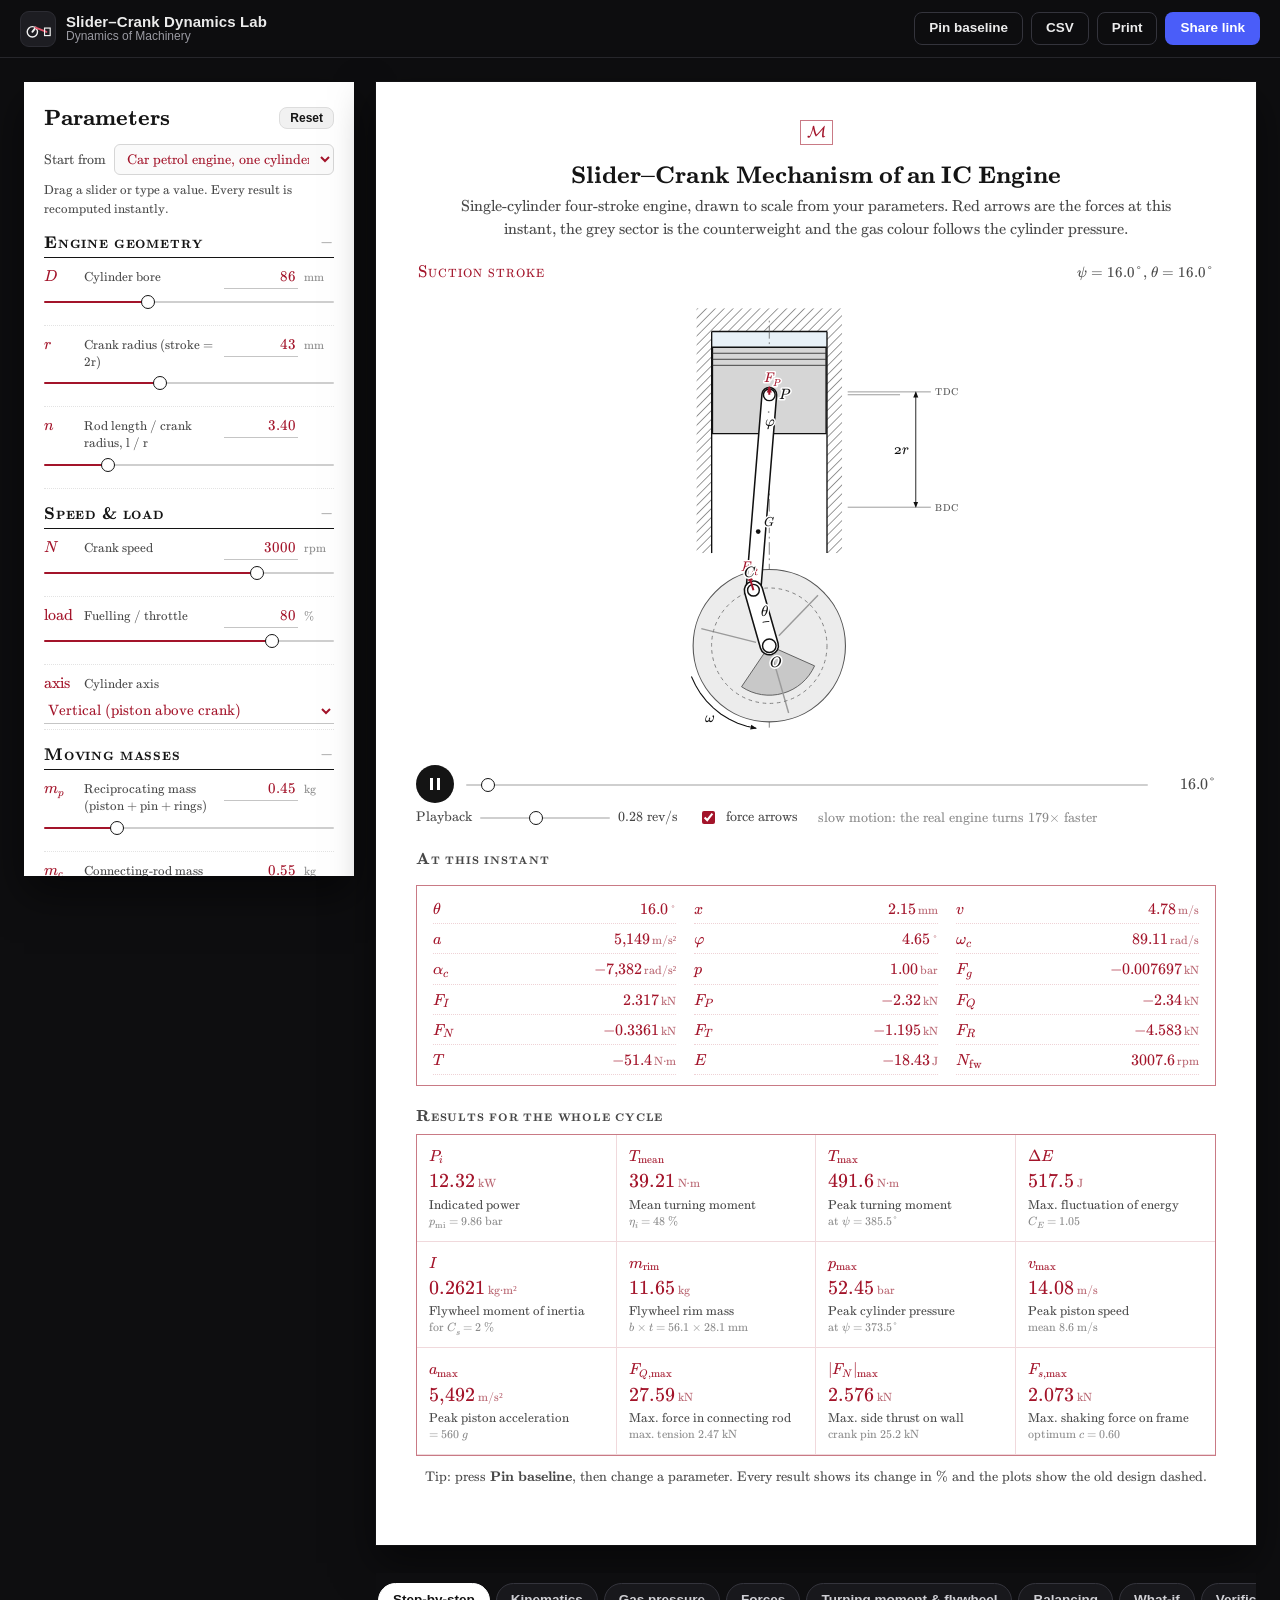
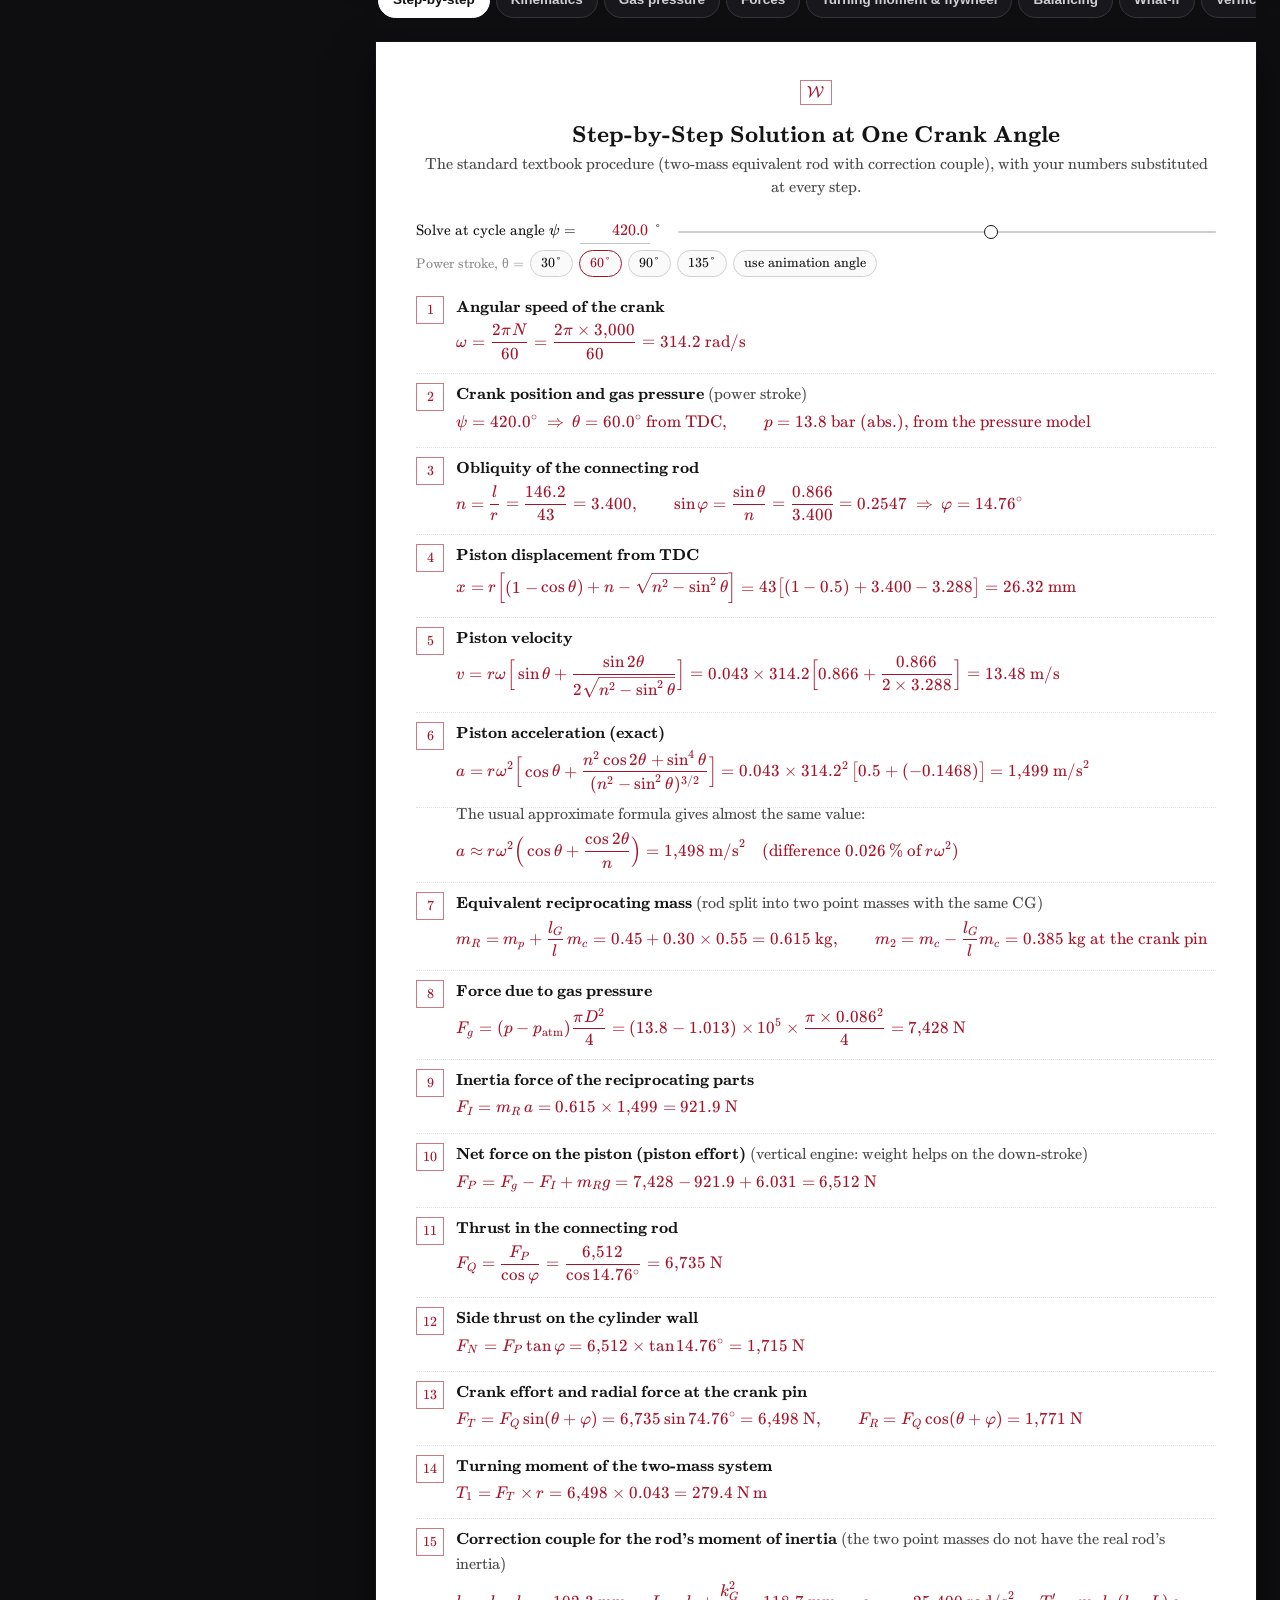
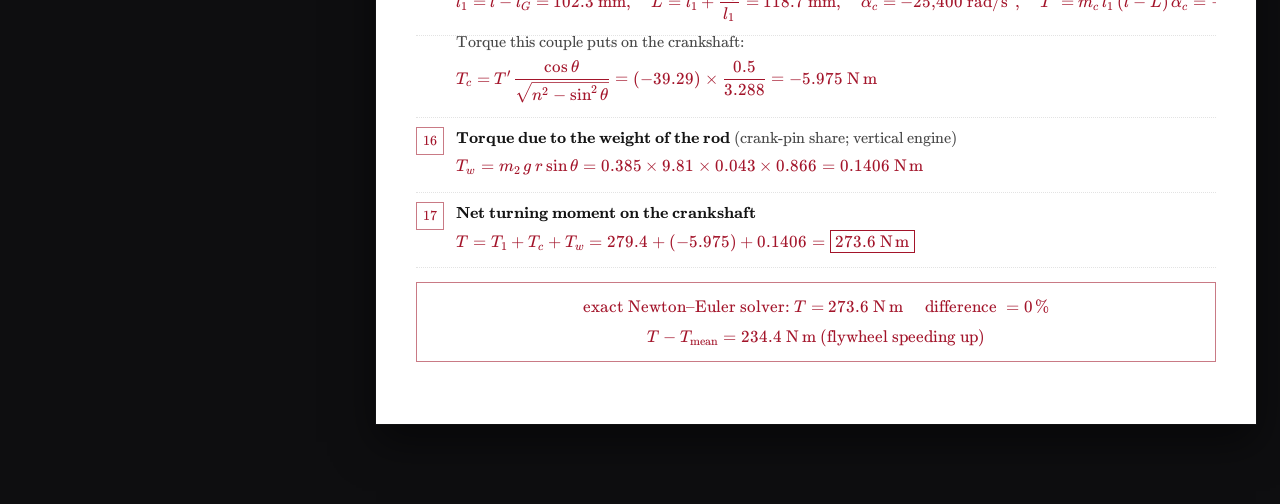
==== commit fa8ea9b9: "Mechanism and parameters first, tabbed sections, step-by-step solution Adds the textbook two-mass ro" ====
--- a/index.html
+++ b/index.html
@@ -4,10 +4,10 @@
 <meta charset="utf-8">
 <meta name="viewport" content="width=device-width, initial-scale=1, viewport-fit=cover">
 <title>Slider–Crank Dynamics Lab</title>
-<meta name="description" content="Interactive dynamic analysis of a single-cylinder IC-engine slider-crank mechanism: exact kinematics, gas pressure, Newton–Euler force analysis, turning-moment diagram, flywheel design and balancing.">
+<meta name="description" content="Interactive dynamic analysis of a single-cylinder IC-engine slider-crank mechanism: exact kinematics, velocity and acceleration diagrams, gas pressure, Newton–Euler force analysis, turning-moment diagram, flywheel design and balancing.">
 <meta name="theme-color" content="#0e0e10">
 <meta property="og:title" content="Slider–Crank Dynamics Lab">
-<meta property="og:description" content="Change any parameter of a single-cylinder engine and watch the kinematics, forces, turning-moment diagram, flywheel and balancing respond — with verified calculations.">
+<meta property="og:description" content="Change any parameter of a single-cylinder engine and watch the mechanism, forces, turning-moment diagram, flywheel and balancing respond, with verified calculations.">
 <meta property="og:type" content="website">
 <link rel="icon" href="data:image/svg+xml,%3Csvg xmlns='http://www.w3.org/2000/svg' viewBox='0 0 64 64'%3E%3Crect width='64' height='64' rx='12' fill='%23fff'/%3E%3Ccircle cx='20' cy='38' r='11' fill='none' stroke='%23111' stroke-width='3'/%3E%3Cline x1='20' y1='38' x2='27' y2='29' stroke='%23111' stroke-width='4' stroke-linecap='round'/%3E%3Cline x1='27' y1='29' x2='50' y2='38' stroke='%23a3142a' stroke-width='4' stroke-linecap='round'/%3E%3Crect x='46' y='30' width='12' height='16' fill='%23ccc' stroke='%23111' stroke-width='2'/%3E%3C/svg%3E">
 <link rel="preload" href="vendor/katex/fonts/KaTeX_Main-Regular.woff2" as="font" type="font/woff2" crossorigin>
@@ -22,69 +22,39 @@
 </head>
 <body>
 <header class="topbar" id="top">
-  <a class="brand" href="#s-problem" aria-label="Slider–Crank Dynamics Lab, go to top">
+  <a class="brand" href="#" aria-label="Slider–Crank Dynamics Lab, back to top">
     <span class="brand-mark" aria-hidden="true">
       <svg viewBox="0 0 64 64" width="30" height="30"><circle cx="20" cy="38" r="11" fill="none" stroke="currentColor" stroke-width="3"/><line x1="20" y1="38" x2="27" y2="29" stroke="currentColor" stroke-width="4" stroke-linecap="round"/><line x1="27" y1="29" x2="50" y2="38" stroke="#e0566b" stroke-width="4" stroke-linecap="round"/><rect x="46" y="30" width="12" height="16" fill="none" stroke="currentColor" stroke-width="2.5"/></svg>
     </span>
-    <span class="brand-text"><b>Slider–Crank Dynamics Lab</b><small>Dynamics of Machinery · course project</small></span>
+    <span class="brand-text"><b>Slider–Crank Dynamics Lab</b><small>Dynamics of Machinery</small></span>
   </a>
   <div class="tb-actions">
-    <label class="tb-select" title="Load a ready-made engine"><span>Preset</span><select id="preset" aria-label="Preset engine"></select></label>
     <button class="btn ghost" id="btnBaseline" title="Freeze the current design so every change is compared against it">Pin baseline</button>
     <button class="btn ghost hide-sm" id="btnCSV" title="Download the full cycle table as CSV">CSV</button>
-    <button class="btn ghost hide-sm" id="btnPrint" title="Print or save as PDF">Print</button>
+    <button class="btn ghost hide-sm" id="btnPrint" title="Print or save everything as PDF">Print</button>
     <button class="btn primary" id="btnShare" title="Copy a link that opens this exact configuration">Share link</button>
   </div>
 </header>
 
-<div class="layout">
-  <aside class="panel" id="panel" aria-label="Input data">
+<div class="layout" id="layout">
+  <aside class="panel" id="panel" aria-label="Parameters">
     <div class="panel-head">
-      <h2>Data</h2>
+      <h2>Parameters</h2>
       <button class="btn tiny" id="btnReset" title="Restore the selected preset">Reset</button>
-      <button class="panel-close" id="panelClose" aria-label="Close parameters">×</button>
     </div>
-    <p class="panel-note">Drag a slider or type a value; everything recomputes instantly. Hover any plot to read values, click to jump the mechanism to that crank angle.</p>
+    <label class="preset-row"><span>Start from</span><select id="preset" aria-label="Preset engine"></select></label>
+    <p class="panel-note">Drag a slider or type a value. Every result is recomputed instantly.</p>
     <div id="controls"></div>
     <p class="panel-foot" id="perf"></p>
   </aside>
 
   <main class="pages" id="pages">
 
-    <!-- ============================================================ PROBLEM -->
-    <section class="sheet" id="s-problem" data-title="Problem statement">
-      <div class="tag" data-tex="\mathscr{P}"></div>
-      <h1>Problem Statement</h1>
-      <p class="byline">Dynamic analysis of a single-cylinder four-stroke engine &mdash; interactive solution</p>
-      <p class="byline small">Dynamics of Machinery &middot; Semester V &middot; course project</p>
-
-      <p><b>Setting.</b> The engine of Fig.&nbsp;1 is a slider-crank chain <span class="tx" data-tex="OCP"></span>. The crank <span class="tx" data-tex="OC"></span> of radius <span class="tx" data-tex="r"></span> turns counter-clockwise at <span class="tx" data-tex="N"></span>&nbsp;rpm about the fixed centre <span class="tx" data-tex="O"></span>. The connecting rod <span class="tx" data-tex="CP"></span> has length <span class="tx" data-tex="l=nr"></span>, mass <span class="tx" data-tex="m_c"></span>, centre of mass <span class="tx" data-tex="G"></span> at distance <span class="tx" data-tex="l_G"></span> from the crank pin and radius of gyration <span class="tx" data-tex="k_G"></span>. It drives a piston of bore <span class="tx" data-tex="D"></span> whose reciprocating mass is <span class="tx" data-tex="m_p"></span>. The cylinder pressure <span class="tx" data-tex="p(\psi)"></span> follows a single-zone first-law combustion model with Wiebe heat release (or an ideal Otto cycle). The crankshaft carries a rim-type flywheel of mean diameter <span class="tx" data-tex="D_f"></span> and a counterweight that balances the revolving mass plus a fraction <span class="tx" data-tex="c"></span> of the reciprocating mass.</p>
-      <p><b>Coordinates.</b> The crank angle <span class="tx" data-tex="\theta"></span> is measured from the inner dead centre (TDC); <span class="tx" data-tex="\psi\in[0,720^\circ)"></span> is the four-stroke cycle angle (0 TDC suction, 180 BDC, 360 firing TDC, 540 BDC). <span class="tx" data-tex="\varphi"></span> is the obliquity of the rod and <span class="tx" data-tex="x"></span> the piston displacement from TDC. Forces are positive toward the crank; the crankshaft torque <span class="tx" data-tex="T"></span> is positive in the direction of rotation.</p>
-      <p><b>Data</b> <span class="muted">(live; change it in the Data panel)</span>.</p>
-      <p class="dataline" id="dataLine"></p>
-      <p><b>To determine.</b></p>
-      <ol class="todo">
-        <li><a href="#s-kin">Kinematics</a>: piston displacement, velocity and acceleration; angular velocity and acceleration of the connecting rod (exact and approximate).</li>
-        <li><a href="#s-gas">Gas pressure</a>: <span class="tx" data-tex="p(\psi)"></span>, indicator diagram, indicated work, mean effective pressure, power and efficiency.</li>
-        <li><a href="#s-force">Dynamic force analysis</a>: gas and inertia forces, piston effort, thrust in the connecting rod, side thrust, crank effort, radial force, bearing loads (exact Newton–Euler, rod mass included).</li>
-        <li><a href="#s-tmd">Turning-moment diagram</a>: mean torque, maximum fluctuation of energy <span class="tx" data-tex="\Delta E"></span>, flywheel inertia and rim size for the required <span class="tx" data-tex="C_s"></span>.</li>
-        <li><a href="#s-bal">Balancing</a>: primary and secondary unbalanced forces, shaking force with partial balancing, and the optimum balance fraction.</li>
-        <li><a href="#s-sens">Sensitivity</a> of the design to every parameter, and design-space maps.</li>
-        <li><a href="#s-ver">Verification</a> of the solver against independent methods and a textbook problem.</li>
-      </ol>
-
-      <div class="tag" data-tex="\mathcal{R}"></div>
-      <h3 class="center">Results at a glance</h3>
-      <div class="kpis" id="kpis"></div>
-      <p class="hint" id="baselineHint">Tip: press <b>Pin baseline</b>, then change a parameter. Every result shows its change in % and the plots show the baseline dashed.</p>
-      <div class="page-no">1</div>
-    </section>
-
-    <!-- ============================================================ MECHANISM -->
-    <section class="sheet" id="s-mech" data-title="Mechanism">
+    <!-- ============================================================ HERO: mechanism first -->
+    <section class="sheet hero" id="s-mech" aria-label="Mechanism in motion">
       <div class="tag" data-tex="\mathcal{M}"></div>
-      <h2>Mechanism in Motion</h2>
-      <p class="sub"><b>Fig. 1.</b> Slider-crank <span class="tx" data-tex="OCP"></span> drawn to scale from the current data. Red arrows show the forces at this instant (common scale); the shaded sector is the counterweight; gas colour follows cylinder pressure.</p>
+      <h1>Slider–Crank Mechanism of an IC Engine</h1>
+      <p class="sub">Single-cylinder four-stroke engine, drawn to scale from your parameters. Red arrows are the forces at this instant, the grey sector is the counterweight and the gas colour follows the cylinder pressure.</p>
       <div class="mech-head"><span id="strokeName" class="stroke-name">&nbsp;</span><span id="psiLabel" class="psi-label"></span></div>
       <div class="mech-wrap" id="mechHost"></div>
       <div class="transport">
@@ -94,75 +64,96 @@
       </div>
       <div class="transport2">
         <label>Playback <input type="range" id="speed" min="0" max="1000" value="420" aria-label="Playback speed"> <span id="speedVal"></span></label>
-        <label class="chk"><input type="checkbox" id="chkForces" checked> force vectors</label>
+        <label class="chk"><input type="checkbox" id="chkForces" checked> force arrows</label>
         <span class="muted small" id="slowmo"></span>
       </div>
+      <div id="panelSlot"></div>
+      <h3 class="mini-h">At this instant</h3>
       <div class="eqbox inst" id="inst" aria-live="off"></div>
-      <div class="page-no">2</div>
+      <h3 class="mini-h">Results for the whole cycle</h3>
+      <div class="kpis" id="kpis"></div>
+      <p class="hint">Tip: press <b>Pin baseline</b>, then change a parameter. Every result shows its change in % and the plots show the old design dashed.</p>
+    </section>
+
+    <nav class="tabs" id="tabs" role="tablist" aria-label="Analysis sections"></nav>
+
+    <!-- ============================================================ STEP-BY-STEP -->
+    <section class="sheet tab-page" id="solution" data-tab="Step-by-step" role="tabpanel">
+      <div class="tag" data-tex="\mathcal{W}"></div>
+      <h2>Step-by-Step Solution at One Crank Angle</h2>
+      <p class="sub">The standard textbook procedure (two-mass equivalent rod with correction couple), with your numbers substituted at every step.</p>
+      <div class="ws-controls">
+        <label>Solve at cycle angle <span class="tx" data-tex="\psi"></span> =
+          <input type="number" id="wsNum" min="0" max="719.5" step="0.5" value="420" aria-label="Cycle angle for the worked solution"> °</label>
+        <input type="range" id="wsRange" min="0" max="719.5" step="0.5" value="420" aria-label="Cycle angle slider">
+        <div class="ws-quick">
+          <span class="muted small">Power stroke, θ =</span>
+          <button class="chip" data-psi="390">30°</button><button class="chip" data-psi="420">60°</button><button class="chip" data-psi="450">90°</button><button class="chip" data-psi="495">135°</button>
+          <button class="chip" id="wsSync" title="Use the angle currently shown by the animation">use animation angle</button>
+        </div>
+      </div>
+      <ol class="steps" id="steps"></ol>
+      <div class="eqbox result" id="wsResult"></div>
     </section>
 
     <!-- ============================================================ KINEMATICS -->
-    <section class="sheet" id="s-kin" data-title="Kinematics">
+    <section class="sheet tab-page" id="kinematics" data-tab="Kinematics" role="tabpanel">
       <div class="tag" data-tex="\mathcal{K}"></div>
-      <h2>§1&ensp;Kinematics of the Slider-Crank</h2>
-      <p class="sub">exact closed-form solution, constant crank speed <span class="tx" data-tex="\omega = 2\pi N/60"></span></p>
-      <div class="eqbox">
-        <div class="eq" data-tex="x = r\left[(1-\cos\theta) + n - \sqrt{n^{2}-\sin^{2}\theta}\,\right]"></div>
-        <div class="eq" data-tex="v=\dot x = r\omega\left[\sin\theta+\dfrac{\sin 2\theta}{2\sqrt{n^{2}-\sin^{2}\theta}}\right],\qquad a=\ddot x = r\omega^{2}\left[\cos\theta+\dfrac{n^{2}\cos 2\theta+\sin^{4}\theta}{\left(n^{2}-\sin^{2}\theta\right)^{3/2}}\right]"></div>
-        <div class="eq" data-tex="\sin\varphi=\dfrac{\sin\theta}{n},\qquad \omega_c=\dfrac{\omega\cos\theta}{\sqrt{n^{2}-\sin^{2}\theta}},\qquad \alpha_c=-\dfrac{\omega^{2}\sin\theta\,(n^{2}-1)}{\left(n^{2}-\sin^{2}\theta\right)^{3/2}}"></div>
-      </div>
-      <p>The familiar textbook forms <span class="tx" data-tex="v\approx r\omega\left(\sin\theta+\tfrac{\sin2\theta}{2n}\right)"></span> and <span class="tx" data-tex="a\approx r\omega^{2}\left(\cos\theta+\tfrac{\cos2\theta}{n}\right)"></span> come from a binomial expansion of the square root. They are plotted dashed, so you can see the error grow as <span class="tx" data-tex="n"></span> is reduced.</p>
+      <h2>Kinematics: Velocity &amp; Acceleration</h2>
+      <p class="sub">How fast the piston and rod move at every crank angle. These numbers drive all the inertia forces.</p>
+      <div class="obs" id="obsKin"></div>
+      <h3>Velocity and acceleration diagrams (relative velocity method)</h3>
+      <p class="small muted">Drawn to scale at the animation angle; they move with the mechanism. Vectors: <i>oc</i> crank-pin velocity ⟂ <i>OC</i>, <i>cp</i> velocity of <i>P</i> relative to <i>C</i> ⟂ <i>CP</i>, <i>op</i> piston velocity along the stroke. In the acceleration diagram, <i>c′x</i> is the radial (centripetal) and <i>xp′</i> the tangential component of <i>P</i> relative to <i>C</i>.</p>
+      <div class="poly-wrap" id="polyHost"></div>
+      <div class="table-wrap"><table class="vt compact" id="tblPoly"></table></div>
       <div class="fig-stack">
         <div class="fig" id="figX"></div>
         <div class="fig" id="figV"></div>
         <div class="fig" id="figA"></div>
       </div>
-      <p class="caption"><b>Fig. 2.</b> Piston displacement, velocity and acceleration over one revolution (solid: exact, dashed: approximate).</p>
+      <p class="caption"><b>Fig. 2.</b> Piston displacement, velocity and acceleration over one revolution (solid: exact, dashed: approximate formula).</p>
       <div class="fig-grid">
         <div class="fig" id="figWc"></div>
         <div class="fig" id="figAc"></div>
       </div>
       <p class="caption"><b>Fig. 3.</b> Angular velocity and angular acceleration of the connecting rod.</p>
-      <div class="tag" data-tex="\mathcal{K}_1"></div>
+      <h3>How it is calculated</h3>
+      <div class="eqbox">
+        <div class="eq" data-tex="x = r\left[(1-\cos\theta) + n - \sqrt{n^{2}-\sin^{2}\theta}\,\right],\qquad n=\dfrac{l}{r},\qquad \omega=\dfrac{2\pi N}{60}"></div>
+        <div class="eq" data-tex="v= r\omega\left[\sin\theta+\dfrac{\sin 2\theta}{2\sqrt{n^{2}-\sin^{2}\theta}}\right],\qquad a= r\omega^{2}\left[\cos\theta+\dfrac{n^{2}\cos 2\theta+\sin^{4}\theta}{\left(n^{2}-\sin^{2}\theta\right)^{3/2}}\right]"></div>
+        <div class="eq" data-tex="\sin\varphi=\dfrac{\sin\theta}{n},\qquad \omega_c=\dfrac{\omega\cos\theta}{\sqrt{n^{2}-\sin^{2}\theta}},\qquad \alpha_c=-\dfrac{\omega^{2}\sin\theta\,(n^{2}-1)}{\left(n^{2}-\sin^{2}\theta\right)^{3/2}}"></div>
+        <div class="eq" data-tex="\text{approximate: } v\approx r\omega\left(\sin\theta+\tfrac{\sin2\theta}{2n}\right),\qquad a\approx r\omega^{2}\left(\cos\theta+\tfrac{\cos2\theta}{n}\right)"></div>
+      </div>
       <div class="eqbox result" id="resKin"></div>
-      <div class="page-no">3</div>
-    </section>
-
-    <!-- ============================================================ GAS -->
-    <section class="sheet" id="s-gas" data-title="Gas pressure">
+    </section>
+
+    <!-- ============================================================ PRESSURE -->
+    <section class="sheet tab-page" id="pressure" data-tab="Gas pressure" role="tabpanel">
       <div class="tag" data-tex="\mathcal{G}"></div>
-      <h2>§2&ensp;Cylinder Pressure &amp; Indicator Diagram</h2>
-      <p class="sub">single-zone first-law model with Wiebe heat release (RK4 integration, 0.25° step)</p>
-      <div class="eqbox">
-        <div class="eq" data-tex="V(\theta)=V_c+\tfrac{\pi}{4}D^{2}\,x(\theta),\qquad V_s=\tfrac{\pi}{4}D^{2}\,(2r),\qquad V_c=\dfrac{V_s}{r_c-1}"></div>
-        <div class="eq" data-tex="\dfrac{dp}{d\theta}=-\gamma\,\dfrac{p}{V}\,\dfrac{dV}{d\theta}+\dfrac{\gamma-1}{V}\,\dfrac{dQ}{d\theta},\qquad Q(\theta)=Q_{in}\left\{1-\exp\!\left[-a\left(\dfrac{\theta-\theta_0}{\Delta\theta_b}\right)^{m+1}\right]\right\},\ \ a=5,\ m=2"></div>
-        <div class="eq" data-tex="W=\oint p\,dV,\qquad p_{mi}=\dfrac{W}{V_s},\qquad P_i=W\,\dfrac{N}{120},\qquad \eta_i=\dfrac{W}{Q_{in}},\qquad Q_{in}=\text{load}\times q\,V_s\,\dfrac{p_1}{p_{atm}}"></div>
-      </div>
-      <p>Combustion starts at <span class="tx" data-tex="\theta_0 = 360^\circ-\theta_s"></span> and lasts <span class="tx" data-tex="\Delta\theta_b"></span>. Suction takes place at <span class="tx" data-tex="p_1"></span> and exhaust at <span class="tx" data-tex="1.05\,p_{atm}"></span>, and the crank-case is at <span class="tx" data-tex="p_{atm}"></span>. The net heat release at full load is <span class="tx" data-tex="q = 2.6\ \text{kJ/L}"></span> of swept volume (wall heat loss lumped in).</p>
+      <h2>Cylinder Pressure &amp; Indicator Diagram</h2>
+      <p class="sub">The gas pushes the piston; this pressure is the input for the force analysis.</p>
+      <div class="obs" id="obsGas"></div>
       <div class="fig" id="figP"></div>
       <p class="caption"><b>Fig. 4.</b> Cylinder pressure over the four-stroke cycle.</p>
       <div class="fig-toolbar"><label class="chk"><input type="checkbox" id="chkLog"> log–log axes</label></div>
       <div class="fig" id="figPV"></div>
       <p class="caption"><b>Fig. 5.</b> Indicator (<span class="tx" data-tex="p\text{–}V"></span>) diagram. The enclosed area is the indicated work per cycle; the dot follows the animation.</p>
-      <div class="tag" data-tex="\mathcal{G}_1"></div>
+      <h3>How it is calculated</h3>
+      <div class="eqbox">
+        <div class="eq" data-tex="V(\theta)=V_c+\tfrac{\pi}{4}D^{2}\,x(\theta),\qquad V_s=\tfrac{\pi}{4}D^{2}\,(2r),\qquad V_c=\dfrac{V_s}{r_c-1}"></div>
+        <div class="eq" data-tex="\dfrac{dp}{d\theta}=-\gamma\,\dfrac{p}{V}\,\dfrac{dV}{d\theta}+\dfrac{\gamma-1}{V}\,\dfrac{dQ}{d\theta},\qquad Q(\theta)=Q_{in}\left\{1-\exp\!\left[-5\left(\dfrac{\theta-\theta_0}{\Delta\theta_b}\right)^{3}\right]\right\}"></div>
+        <div class="eq" data-tex="W=\oint p\,dV,\qquad p_{mi}=\dfrac{W}{V_s},\qquad P_i=W\,\dfrac{N}{120},\qquad \eta_i=\dfrac{W}{Q_{in}}"></div>
+      </div>
+      <p class="small">First-law energy balance of the closed cylinder, integrated with RK4 (0.25° step). Combustion starts at <span class="tx" data-tex="\theta_0=360^\circ-\theta_s"></span> and lasts <span class="tx" data-tex="\Delta\theta_b"></span>. Suction is at <span class="tx" data-tex="p_1"></span>, exhaust at <span class="tx" data-tex="1.05\,p_{atm}"></span>, and the crank-case is at <span class="tx" data-tex="p_{atm}"></span>. Net heat released at full load is 2.6 kJ per litre of swept volume.</p>
       <div class="eqbox result" id="resGas"></div>
-      <div class="page-no">4</div>
     </section>
 
     <!-- ============================================================ FORCES -->
-    <section class="sheet" id="s-force" data-title="Force analysis">
+    <section class="sheet tab-page" id="forces" data-tab="Forces" role="tabpanel">
       <div class="tag" data-tex="\mathcal{F}"></div>
-      <h2>§3&ensp;Dynamic Force Analysis</h2>
-      <p class="sub">exact Newton–Euler equations of piston and connecting rod (rod mass and inertia included)</p>
-      <div class="eqbox">
-        <div class="eq" data-tex="F_g=(p-p_{atm})\,\tfrac{\pi}{4}D^{2},\qquad F_I=m_p\,a,\qquad F_P=F_g-m_p\,a\;\left(+\,m_p\,g\ \text{if vertical}\right)"></div>
-        <div class="eq" data-tex="m_c\,\mathbf a_G=\mathbf F_C-\mathbf F+m_c\,\mathbf g,\qquad I_G\,\ddot\beta=(\mathbf r_C-\mathbf r_P)\times\mathbf F+(\mathbf r_C-\mathbf r_G)\times m_c(\mathbf a_G-\mathbf g),\qquad I_G=m_c k_G^{2}"></div>
-        <div class="eq" data-tex="T=\big[\mathbf r_C\times(-\mathbf F_C)\big]_z,\qquad F_T=\dfrac{T}{r},\qquad F_R=\mathbf F_C\cdot\hat{\mathbf e}_r"></div>
-      </div>
-      <p>Here <span class="tx" data-tex="\mathbf F"></span> is the force of the rod on the piston (its component along the stroke is the piston effort <span class="tx" data-tex="F_P"></span>; the wall reaction is <span class="tx" data-tex="F_N"></span>). <span class="tx" data-tex="\mathbf F_C"></span> is the force of the crank pin on the rod and <span class="tx" data-tex="\beta=\pi-\varphi"></span> is the absolute angle of the rod. For a massless rod these collapse to the familiar textbook relations</p>
-      <div class="eqbox soft">
-        <div class="eq" data-tex="F_Q=\dfrac{F_P}{\cos\varphi},\quad F_N=F_P\tan\varphi,\quad F_T=F_Q\sin(\theta+\varphi),\quad F_R=F_Q\cos(\theta+\varphi),\quad T=F_P\,r\left[\sin\theta+\dfrac{\sin2\theta}{2\sqrt{n^{2}-\sin^{2}\theta}}\right]"></div>
-      </div>
+      <h2>Dynamic Force Analysis</h2>
+      <p class="sub">Gas force minus the inertia of the moving parts gives the forces in every link and bearing.</p>
+      <div class="obs" id="obsForce"></div>
       <div class="fig" id="figF1"></div>
       <p class="caption"><b>Fig. 6.</b> Gas force, inertia force of the piston and net piston effort.</p>
       <div class="fig" id="figF2"></div>
@@ -171,142 +162,145 @@
         <div class="fig" id="figF3"></div>
         <div class="fig" id="figPolar"></div>
       </div>
-      <p class="caption"><b>Fig. 8.</b> Left: crank effort <span class="tx" data-tex="F_T"></span> and radial force <span class="tx" data-tex="F_R"></span>. Right: polar load diagram of the crank pin in the crank frame, used for bearing design.</p>
-      <div class="tag" data-tex="\mathcal{F}_1"></div>
+      <p class="caption"><b>Fig. 8.</b> Left: crank effort <span class="tx" data-tex="F_T"></span> and radial force <span class="tx" data-tex="F_R"></span>. Right: polar load diagram of the crank pin (in the crank frame), used to size the big-end bearing.</p>
+      <h3>How it is calculated</h3>
+      <div class="eqbox">
+        <div class="eq" data-tex="F_g=(p-p_{atm})\,\tfrac{\pi}{4}D^{2},\qquad F_P=F_g-m_R\,a\;(+\,m_R\,g\ \text{if vertical}),\qquad m_R=m_p+\tfrac{l_G}{l}\,m_c"></div>
+        <div class="eq" data-tex="F_Q=\dfrac{F_P}{\cos\varphi},\quad F_N=F_P\tan\varphi,\quad F_T=F_Q\sin(\theta+\varphi),\quad F_R=F_Q\cos(\theta+\varphi),\quad T_1=F_T\,r"></div>
+        <div class="eq" data-tex="T=T_1+T_c+T_w,\qquad T_c=\big(I_2-I_G\big)\,\alpha_c\,\dfrac{\cos\theta}{\sqrt{n^2-\sin^2\theta}},\qquad I_2=m_c\,l_1(l-l_1)"></div>
+      </div>
+      <p class="small">The plots use the exact Newton–Euler solution of piston and rod (rod mass and moment of inertia included):
+        <span class="tx" data-tex="m_c\mathbf a_G=\mathbf F_C-\mathbf F+m_c\mathbf g"></span>,
+        <span class="tx" data-tex="I_G\ddot\beta=(\mathbf r_C-\mathbf r_P)\times\mathbf F+(\mathbf r_C-\mathbf r_G)\times m_c(\mathbf a_G-\mathbf g)"></span>,
+        <span class="tx" data-tex="T=[\mathbf r_C\times(-\mathbf F_C)]_z"></span>.
+        The textbook two-mass method with correction couple <span class="tx" data-tex="T_c"></span> gives exactly the same torque; see the Verification tab.</p>
       <div class="eqbox result" id="resForce"></div>
-      <div class="page-no">5</div>
     </section>
 
     <!-- ============================================================ TMD -->
-    <section class="sheet" id="s-tmd" data-title="Turning moment &amp; flywheel">
+    <section class="sheet tab-page" id="flywheel" data-tab="Turning moment &amp; flywheel" role="tabpanel">
       <div class="tag" data-tex="\mathcal{T}"></div>
-      <h2>§4&ensp;Turning-Moment Diagram &amp; Flywheel</h2>
-      <p class="sub">load torque taken constant and equal to the mean engine torque (steady state)</p>
-      <div class="eqbox">
-        <div class="eq" data-tex="T_{mean}=\dfrac{1}{4\pi}\int_{0}^{4\pi}T\,d\theta,\qquad E(\theta)=\int_{0}^{\theta}\left(T-T_{mean}\right)d\theta,\qquad \Delta E=E_{max}-E_{min}"></div>
-        <div class="eq" data-tex="\Delta E=I\,\omega^{2}C_s\;\Longrightarrow\;I=\dfrac{\Delta E}{\omega^{2}C_s},\qquad C_E=\dfrac{\Delta E}{W},\qquad \omega(\theta)\simeq\omega\left[1+\dfrac{E(\theta)-\bar E}{I\,\omega^{2}}\right]"></div>
-        <div class="eq" data-tex="m_{rim}=\dfrac{I}{R^{2}},\qquad b\,t=\dfrac{m_{rim}}{2\pi R\,\rho},\qquad v=\omega R,\qquad \sigma_t=\rho\,v^{2}\quad(\text{rim alone supplies }I)"></div>
-      </div>
+      <h2>Turning-Moment Diagram &amp; Flywheel</h2>
+      <p class="sub">The engine torque swings above and below the steady load torque; the flywheel stores the surplus and gives it back.</p>
+      <div class="obs" id="obsTmd"></div>
       <div class="fig" id="figT"></div>
-      <p class="caption"><b>Fig. 9.</b> Turning-moment diagram. Red areas: <span class="tx" data-tex="T>T_{mean}"></span> (flywheel speeds up); blue: <span class="tx" data-tex="T<T_{mean}"></span> (flywheel gives energy back). Gas and inertia torques are shown separately.</p>
+      <p class="caption"><b>Fig. 9.</b> Turning-moment diagram. Red areas: <span class="tx" data-tex="T>T_{mean}"></span> (flywheel speeds up); blue: <span class="tx" data-tex="T<T_{mean}"></span> (flywheel slows down).</p>
+      <h3>Table of areas (textbook method)</h3>
+      <p class="small muted">Each loop is the area between <span class="tx" data-tex="T"></span> and <span class="tx" data-tex="T_{mean}"></span> between two crossing points. Taking the energy at the first crossing as <span class="tx" data-tex="E"></span>, the running total gives the energy at every crossing; the largest minus the smallest is <span class="tx" data-tex="\Delta E"></span>.</p>
+      <div class="table-wrap"><table class="vt compact" id="tblLoops"></table></div>
       <div class="fig-grid">
         <div class="fig" id="figE"></div>
         <div class="fig" id="figN"></div>
       </div>
-      <p class="caption"><b>Fig. 10.</b> Left: fluctuation of energy <span class="tx" data-tex="E(\psi)"></span>; its total swing is <span class="tx" data-tex="\Delta E"></span>. Right: crankshaft speed with the designed flywheel, which stays inside the <span class="tx" data-tex="\pm C_s/2"></span> band.</p>
-      <div class="tag" data-tex="\mathcal{T}_1"></div>
+      <p class="caption"><b>Fig. 10.</b> Left: fluctuation of energy <span class="tx" data-tex="E(\psi)"></span>. Right: crankshaft speed with the designed flywheel, which stays inside the <span class="tx" data-tex="\pm C_s/2"></span> band.</p>
+      <h3>How it is calculated</h3>
+      <div class="eqbox">
+        <div class="eq" data-tex="T_{mean}=\dfrac{1}{4\pi}\int_{0}^{4\pi}T\,d\theta,\qquad E(\theta)=\int_{0}^{\theta}\left(T-T_{mean}\right)d\theta,\qquad \Delta E=E_{max}-E_{min}"></div>
+        <div class="eq" data-tex="\Delta E=I\,\omega^{2}C_s\;\Rightarrow\;I=\dfrac{\Delta E}{\omega^{2}C_s},\qquad C_E=\dfrac{\Delta E}{W},\qquad m_{rim}=\dfrac{I}{R^{2}},\qquad b\,t=\dfrac{m_{rim}}{2\pi R\,\rho},\qquad \sigma_t=\rho\,v^{2}"></div>
+      </div>
       <div class="eqbox result" id="resTmd"></div>
-      <div class="page-no">6</div>
     </section>
 
     <!-- ============================================================ BALANCING -->
-    <section class="sheet" id="s-bal" data-title="Balancing">
+    <section class="sheet tab-page" id="balancing" data-tab="Balancing" role="tabpanel">
       <div class="tag" data-tex="\mathcal{B}"></div>
-      <h2>§5&ensp;Balancing of Reciprocating Masses</h2>
-      <p class="sub">two-mass equivalent rod for the textbook terms; exact shaking force from all moving parts</p>
-      <div class="eqbox">
-        <div class="eq" data-tex="m_R=m_p+\dfrac{l_G}{l}\,m_c,\qquad m_{rot}=\Big(1-\dfrac{l_G}{l}\Big)m_c,\qquad m_B=m_{rot}+c\,m_R\ \ (\text{counterweight at radius } r)"></div>
-        <div class="eq" data-tex="F_{pri}=m_R\,\omega^{2}r\cos\theta,\qquad F_{sec}=m_R\,\omega^{2}r\,\dfrac{\cos 2\theta}{n},\qquad \mathbf F_s=-\left(m_p\,\mathbf a_P+m_c\,\mathbf a_G+m_B\,\mathbf a_B\right)"></div>
-        <div class="eq" data-tex="\text{residual primary: }\ (1-c)\,m_R\omega^{2}r\cos\theta\ \ \text{along the stroke},\qquad c\,m_R\omega^{2}r\sin\theta\ \ \text{perpendicular to it}"></div>
-      </div>
+      <h2>Balancing of Reciprocating Masses</h2>
+      <p class="sub">The moving parts shake the engine frame; a counterweight on the crank can only partly cancel this.</p>
+      <div class="obs" id="obsBal"></div>
       <div class="fig-grid">
         <div class="fig" id="figBal1"></div>
         <div class="fig" id="figBal2"></div>
       </div>
-      <p class="caption"><b>Fig. 11.</b> Left: primary and secondary unbalanced forces over one revolution. Right: locus of the shaking force on the frame without reciprocating balance (<span class="tx" data-tex="c=0"></span>), with the chosen <span class="tx" data-tex="c"></span>, and with the optimum <span class="tx" data-tex="c"></span> that minimises its peak.</p>
-      <div class="tag" data-tex="\mathcal{B}_1"></div>
+      <p class="caption"><b>Fig. 11.</b> Left: primary and secondary unbalanced forces over one revolution. Right: shaking force on the frame for <span class="tx" data-tex="c=0"></span>, the chosen <span class="tx" data-tex="c"></span>, and the optimum <span class="tx" data-tex="c"></span>.</p>
+      <h3>How it is calculated</h3>
+      <div class="eqbox">
+        <div class="eq" data-tex="m_R=m_p+\dfrac{l_G}{l}\,m_c,\qquad m_{rot}=\Big(1-\dfrac{l_G}{l}\Big)m_c,\qquad m_B=m_{rot}+c\,m_R\ \ \text{(counterweight at radius } r)"></div>
+        <div class="eq" data-tex="F_{pri}=m_R\,\omega^{2}r\cos\theta,\qquad F_{sec}=m_R\,\omega^{2}r\,\dfrac{\cos 2\theta}{n},\qquad \mathbf F_s=-\left(m_p\,\mathbf a_P+m_c\,\mathbf a_G+m_B\,\mathbf a_B\right)"></div>
+        <div class="eq" data-tex="\text{residual primary: }(1-c)\,m_R\omega^{2}r\cos\theta\ \text{along the stroke},\qquad c\,m_R\omega^{2}r\sin\theta\ \text{across it}"></div>
+      </div>
       <div class="eqbox result" id="resBal"></div>
-      <div class="page-no">7</div>
     </section>
 
     <!-- ============================================================ SENSITIVITY -->
-    <section class="sheet" id="s-sens" data-title="Sensitivity">
+    <section class="sheet tab-page" id="sensitivity" data-tab="What-if" role="tabpanel">
       <div class="tag" data-tex="\mathcal{S}"></div>
-      <h2>§6&ensp;What Changes When a Parameter Changes?</h2>
-      <p class="sub">local elasticities by central differences, and design-space maps</p>
-      <div class="eqbox">
-        <div class="eq" data-tex="\varepsilon_{y,x}=\dfrac{\partial\ln y}{\partial\ln x}\approx\dfrac{\ln y(1.01\,x)-\ln y(0.99\,x)}{\ln(1.01/0.99)}"></div>
-      </div>
-      <p>An elasticity of <span class="tx" data-tex="+0.8"></span> means a 1&nbsp;% increase in the parameter raises the chosen result by about 0.8&nbsp;%. Negative bars mean the result falls.</p>
+      <h2>What Changes When a Parameter Changes?</h2>
+      <p class="sub">A bar of +0.8 means a 1 % increase in that parameter raises the chosen result by about 0.8 %; negative bars mean it falls.</p>
       <div class="fig-toolbar"><label>Result <select id="sensOut"></select></label></div>
       <div class="fig" id="figSens"></div>
-      <p class="caption"><b>Fig. 12.</b> Sensitivity of the selected result to each input at the current design point.</p>
+      <p class="caption"><b>Fig. 12.</b> Elasticity <span class="tx" data-tex="\partial\ln y/\partial\ln x"></span> of the selected result to each input at the current design (central differences, ±1 %).</p>
       <div class="fig-grid">
         <div class="fig" id="mapA"></div>
         <div class="fig" id="mapB"></div>
       </div>
-      <p class="caption"><b>Fig. 13.</b> Design space over crank speed <span class="tx" data-tex="N"></span> and obliquity ratio <span class="tx" data-tex="n"></span>. Left: flywheel rim mass needed for the chosen <span class="tx" data-tex="C_s"></span>. Right: change of the peak crank-pin load relative to the current design (<span class="tx" data-tex="\bigstar"></span>). Click a map to move the design there.</p>
-      <div class="page-no">8</div>
+      <p class="caption"><b>Fig. 13.</b> Design space over crank speed <span class="tx" data-tex="N"></span> and obliquity ratio <span class="tx" data-tex="n"></span>. Left: flywheel rim mass needed for the chosen <span class="tx" data-tex="C_s"></span>. Right: change of peak crank-pin load relative to the current design (★). Click a map to move the design there.</p>
     </section>
 
     <!-- ============================================================ VERIFICATION -->
-    <section class="sheet" id="s-ver" data-title="Verification">
+    <section class="sheet tab-page" id="verification" data-tab="Verification" role="tabpanel">
       <div class="tag" data-tex="\mathcal{V}"></div>
-      <h2>§7&ensp;Verification of the Solver</h2>
-      <p class="sub">every result is cross-checked against an independent method</p>
-      <p><b>Benchmark A: textbook problem.</b> A horizontal engine has <span class="tx" data-tex="r=300"></span>&nbsp;mm, <span class="tx" data-tex="l=1.2"></span>&nbsp;m, <span class="tx" data-tex="D=0.5"></span>&nbsp;m, <span class="tx" data-tex="m_R=250"></span>&nbsp;kg and <span class="tx" data-tex="N=250"></span>&nbsp;rpm, with a net pressure of 0.35&nbsp;N/mm² at <span class="tx" data-tex="\theta=60^\circ"></span> from IDC. It is solved by the hand-calculation chain (approximate acceleration) and by this program's exact Newton–Euler solver.</p>
+      <h2>Verification of the Calculations</h2>
+      <p class="sub">Every result is cross-checked against an independent method.</p>
+      <p><b>Benchmark A: textbook problem.</b> A horizontal engine has <span class="tx" data-tex="r=300"></span>&nbsp;mm, <span class="tx" data-tex="l=1.2"></span>&nbsp;m, <span class="tx" data-tex="D=0.5"></span>&nbsp;m, <span class="tx" data-tex="m_R=250"></span>&nbsp;kg and <span class="tx" data-tex="N=250"></span>&nbsp;rpm, with a net pressure of 0.35&nbsp;N/mm² at <span class="tx" data-tex="\theta=60^\circ"></span> from IDC. It is solved by the hand-calculation chain (approximate acceleration) and by the exact solver.</p>
       <div class="table-wrap"><table class="vt" id="tblBench"></table></div>
       <p><b>Benchmark B: air-standard Otto cycle.</b> For <span class="tx" data-tex="r_c=8,\ \gamma=1.4"></span> the integrated cycle must give <span class="tx" data-tex="\eta=1-r_c^{\,1-\gamma}"></span>.</p>
       <div class="table-wrap"><table class="vt" id="tblOtto"></table></div>
       <p><b>Live checks on the current design</b> (recomputed on every change):</p>
       <div class="table-wrap"><table class="vt" id="tblLive"></table></div>
       <div class="fig" id="figVer"></div>
-      <p class="caption"><b>Fig. 14.</b> Exact turning moment against the usual textbook approximation (two-mass rod, approximate acceleration, no correction couple). The gap is the error the approximation makes for this design.</p>
-      <div class="page-no">9</div>
-    </section>
-
-    <!-- ============================================================ NOTES -->
-    <section class="sheet" id="s-notes" data-title="Notation &amp; references">
-      <div class="tag" data-tex="\mathcal{N}"></div>
-      <h2>Nomenclature, Assumptions &amp; References</h2>
+      <p class="caption"><b>Fig. 14.</b> Exact turning moment against the common simplified method (two-mass rod, approximate acceleration, no correction couple). The gap is the error of that simplification for this design.</p>
+    </section>
+
+    <!-- ============================================================ THEORY -->
+    <section class="sheet tab-page" id="theory" data-tab="Problem &amp; notation" role="tabpanel">
+      <div class="tag" data-tex="\mathscr{P}"></div>
+      <h2>Problem Statement &amp; Notation</h2>
+      <p><b>Setting.</b> A slider-crank chain <span class="tx" data-tex="OCP"></span>. The crank <span class="tx" data-tex="OC"></span> of radius <span class="tx" data-tex="r"></span> turns counter-clockwise at <span class="tx" data-tex="N"></span>&nbsp;rpm about the fixed centre <span class="tx" data-tex="O"></span>. The connecting rod <span class="tx" data-tex="CP"></span> has length <span class="tx" data-tex="l=nr"></span>, mass <span class="tx" data-tex="m_c"></span>, centre of mass <span class="tx" data-tex="G"></span> at <span class="tx" data-tex="l_G"></span> from the crank pin and radius of gyration <span class="tx" data-tex="k_G"></span>. The piston (bore <span class="tx" data-tex="D"></span>, reciprocating mass <span class="tx" data-tex="m_p"></span>) slides along the line of stroke. A rim-type flywheel of mean diameter <span class="tx" data-tex="D_f"></span> and a counterweight balancing the revolving mass plus a fraction <span class="tx" data-tex="c"></span> of the reciprocating mass are fitted.</p>
+      <p><b>Coordinates.</b> <span class="tx" data-tex="\theta"></span> is the crank angle from inner dead centre (TDC) and <span class="tx" data-tex="\psi\in[0,720^\circ)"></span> the four-stroke cycle angle (0 TDC suction, 180 BDC, 360 firing TDC, 540 BDC). Forces are positive toward the crank; torque <span class="tx" data-tex="T"></span> is positive in the direction of rotation.</p>
+      <p><b>Data</b> <span class="muted">(live)</span>.</p>
+      <p class="dataline" id="dataLine"></p>
       <div class="cols">
         <dl class="nom">
           <dt data-tex="r,\ l,\ n"></dt><dd>crank radius, rod length, obliquity ratio <span class="tx" data-tex="l/r"></span></dd>
-          <dt data-tex="\theta,\ \psi,\ \varphi"></dt><dd>crank angle from TDC, cycle angle, rod obliquity</dd>
-          <dt data-tex="x,\ v,\ a"></dt><dd>piston displacement from TDC, velocity, acceleration</dd>
+          <dt data-tex="\theta,\ \psi,\ \varphi"></dt><dd>crank angle, cycle angle, rod obliquity</dd>
+          <dt data-tex="x,\ v,\ a"></dt><dd>piston displacement, velocity, acceleration</dd>
           <dt data-tex="\omega_c,\ \alpha_c"></dt><dd>angular velocity / acceleration of the rod</dd>
-          <dt data-tex="F_g,\ F_I,\ F_P"></dt><dd>gas force, piston inertia force, piston effort</dd>
+          <dt data-tex="F_g,\ F_I,\ F_P"></dt><dd>gas force, inertia force, piston effort</dd>
           <dt data-tex="F_Q,\ F_N"></dt><dd>thrust in rod, side thrust on cylinder wall</dd>
-          <dt data-tex="F_T,\ F_R"></dt><dd>tangential (crank effort) and radial force on the crank pin</dd>
-          <dt data-tex="T,\ T_{mean}"></dt><dd>crankshaft turning moment, mean torque</dd>
-          <dt data-tex="\Delta E,\ C_E,\ C_s"></dt><dd>max. fluctuation of energy, coefficient of fluctuation of energy and of speed</dd>
-          <dt data-tex="I,\ m_{rim},\ b,\ t"></dt><dd>flywheel inertia, rim mass, rim width and thickness</dd>
-          <dt data-tex="m_R,\ m_{rot},\ c"></dt><dd>reciprocating and revolving equivalent masses, balance fraction</dd>
-          <dt data-tex="p_{mi},\ \eta_i"></dt><dd>indicated mean effective pressure, indicated efficiency</dd>
+          <dt data-tex="F_T,\ F_R"></dt><dd>crank effort (tangential) and radial force</dd>
+          <dt data-tex="T_c,\ T_w"></dt><dd>torque of the correction couple and of rod weight</dd>
+          <dt data-tex="\Delta E,\ C_E,\ C_s"></dt><dd>max. fluctuation of energy; coefficients of fluctuation of energy and speed</dd>
+          <dt data-tex="I,\ m_{rim},\ b,\ t"></dt><dd>flywheel inertia, rim mass, width, thickness</dd>
+          <dt data-tex="m_R,\ m_{rot},\ c"></dt><dd>reciprocating and revolving masses, balance fraction</dd>
         </dl>
         <div>
           <p><b>Assumptions.</b></p>
           <ul class="tight">
-            <li>Rigid links, frictionless pin joints and slider; crank balanced about <span class="tx" data-tex="O"></span>.</li>
-            <li>Constant crank speed during the force analysis (standard practice; the flywheel keeps the ripple within <span class="tx" data-tex="C_s"></span>).</li>
-            <li>Gravity is included; for a horizontal engine the piston weight adds to the side thrust.</li>
-            <li>Single-zone ideal gas with constant <span class="tx" data-tex="\gamma"></span>; instantaneous gas exchange at the dead centres; crank-case at atmospheric pressure.</li>
-            <li>Flywheel inertia supplied by the rim alone (hub and arms neglected, which is conservative).</li>
+            <li>Rigid links, frictionless joints; crank balanced about <span class="tx" data-tex="O"></span>.</li>
+            <li>Constant crank speed during the force analysis (the flywheel keeps the ripple within <span class="tx" data-tex="C_s"></span>).</li>
+            <li>Gravity included; single-zone ideal gas with constant <span class="tx" data-tex="\gamma"></span>; instantaneous gas exchange at dead centres.</li>
+            <li>Flywheel inertia from the rim alone (conservative).</li>
           </ul>
-          <p><b>Numerics.</b> 1440 crank positions per cycle (0.5°), RK4 for the pressure ODE, trapezoidal cycle integrals. Grid convergence of the cycle work is better than <span class="tx" data-tex="10^{-6}"></span>.</p>
+          <p><b>Numerics.</b> 1440 crank positions per cycle (0.5°), RK4 for the pressure equation, trapezoidal integrals.</p>
         </div>
       </div>
       <p><b>References.</b></p>
       <ol class="refs">
-        <li>S.&nbsp;S.&nbsp;Rattan, <i>Theory of Machines</i>, McGraw-Hill Education: force analysis, turning-moment diagrams and flywheels, balancing.</li>
-        <li>R.&nbsp;S.&nbsp;Khurmi &amp; J.&nbsp;K.&nbsp;Gupta, <i>Theory of Machines</i>, S.&nbsp;Chand: inertia forces in reciprocating parts, turning moment diagrams.</li>
+        <li>S.&nbsp;S.&nbsp;Rattan, <i>Theory of Machines</i>, McGraw-Hill Education.</li>
+        <li>R.&nbsp;S.&nbsp;Khurmi &amp; J.&nbsp;K.&nbsp;Gupta, <i>Theory of Machines</i>, S.&nbsp;Chand.</li>
         <li>A.&nbsp;Ghosh &amp; A.&nbsp;K.&nbsp;Mallik, <i>Theory of Mechanisms and Machines</i>, East-West Press.</li>
         <li>J.&nbsp;J.&nbsp;Uicker, G.&nbsp;R.&nbsp;Pennock &amp; J.&nbsp;E.&nbsp;Shigley, <i>Theory of Machines and Mechanisms</i>, Oxford University Press.</li>
-        <li>J.&nbsp;B.&nbsp;Heywood, <i>Internal Combustion Engine Fundamentals</i>, McGraw-Hill: single-zone model, Wiebe function.</li>
+        <li>J.&nbsp;B.&nbsp;Heywood, <i>Internal Combustion Engine Fundamentals</i>, McGraw-Hill.</li>
       </ol>
-      <p class="muted small">Source code, formulas and the automated test-suite (<code>node tests/verify.js</code>) are in the project repository. All computation runs in your browser; nothing is sent anywhere.</p>
-      <div class="page-no">10</div>
     </section>
   </main>
 </div>
 
-<nav class="dots" id="dots" aria-label="Sections"></nav>
-
 <div class="pip" id="pip" aria-hidden="true">
   <div class="pip-host" id="pipHost"></div>
-  <div class="pip-bar"><button class="btn round small" id="pipPlay" aria-label="Play or pause"><span class="ic-pause"></span></button><span id="pipLabel"></span><a href="#s-mech" class="pip-link">open ↑</a><button class="pip-close" id="pipClose" aria-label="Hide the mini mechanism" title="Hide">×</button></div>
+  <div class="pip-bar"><button class="btn round small" id="pipPlay" aria-label="Play or pause"><span class="ic-pause"></span></button><span id="pipLabel"></span><a href="#" class="pip-link" id="pipTop">top ↑</a><button class="pip-close" id="pipClose" aria-label="Hide the mini mechanism" title="Hide">×</button></div>
 </div>
-<button class="fab" id="fab" aria-controls="panel">Parameters</button>
+<button class="fab" id="fab">Parameters ↑</button>
 <div class="toast" id="toast" role="status"></div>
 <noscript><p class="noscript">This dashboard needs JavaScript to compute and draw the results.</p></noscript>
 </body>
--- a/css/style.css
+++ b/css/style.css
@@ -70,7 +70,7 @@
 /* ------------------------------------------------------------ layout */
 .layout {
   display: grid; grid-template-columns: var(--panel-w) minmax(0, 1fr); gap: 28px;
-  max-width: 1500px; margin: 0 auto; padding: 24px 56px 80px 24px;
+  max-width: 1500px; margin: 0 auto; padding: 24px 24px 80px;
 }
 .pages { display: flex; flex-direction: column; gap: 28px; min-width: 0; }
 
@@ -274,17 +274,6 @@
 input[type=range]:hover::-webkit-slider-thumb, input[type=range]:focus-visible::-webkit-slider-thumb { border-color: var(--red); transform: scale(1.15); }
 input[type=range]:focus-visible::-webkit-slider-thumb { box-shadow: 0 0 0 3px rgba(163, 20, 42, .2); }
 
-/* ------------------------------------------------------------ carousel dots */
-.dots { position: fixed; right: 20px; top: 50%; transform: translateY(-50%); display: flex; flex-direction: column; gap: 10px; z-index: 40; }
-.dots a { width: 7px; height: 7px; border-radius: 50%; background: #4a4a52; display: block; transition: background .2s, transform .2s; position: relative; }
-.dots a.active { background: #f2f2f2; transform: scale(1.3); }
-.dots a::after {
-  content: attr(data-label); position: absolute; right: 16px; top: 50%; transform: translateY(-50%); white-space: nowrap;
-  font-family: var(--font-ui); font-size: 12px; color: #ddd; background: #1d1d22; border: 1px solid #2c2c33; padding: 2px 8px; border-radius: 6px;
-  opacity: 0; pointer-events: none; transition: opacity .15s;
-}
-.dots a:hover::after { opacity: 1; }
-
 /* ------------------------------------------------------------ picture-in-picture mechanism */
 .pip {
   position: fixed; right: 44px; bottom: 22px; width: 300px; background: var(--paper); color: var(--ink); z-index: 45;
@@ -309,30 +298,96 @@
 .toast.on { opacity: 1; transform: translate(-50%, 0); }
 .noscript { color: #fff; text-align: center; padding: 40px; }
 
+/* ------------------------------------------------------------ hero (mechanism first) */
+.hero h1 { font-size: 1.5rem; }
+.hero .sub { max-width: 760px; margin-left: auto; margin-right: auto; }
+.mini-h { font-size: .98rem !important; font-variant: small-caps; letter-spacing: .05em; margin: 18px 0 6px !important; color: var(--ink-2); }
+.preset-row { display: flex; align-items: center; gap: 8px; margin: 10px 0 2px; font-size: .86rem; color: var(--ink-2); }
+.preset-row select {
+  flex: 1; min-width: 0; border: 1px solid #d6d6d6; border-radius: 6px; background: #fafafa; padding: 5px 8px; color: var(--red); font-size: .9rem; cursor: pointer;
+}
+.preset-row select:focus { outline: none; border-color: var(--red); }
+
+/* ------------------------------------------------------------ section tabs (carousel-like) */
+.tabs {
+  position: sticky; top: var(--topbar-h); z-index: 30; display: flex; gap: 6px; overflow-x: auto; scrollbar-width: none;
+  padding: 10px 2px; margin: 0 auto -14px; max-width: 980px; width: 100%; background: var(--backdrop);
+}
+.tabs::-webkit-scrollbar { display: none; }
+.tab {
+  flex: none; border: 1px solid #34343c; background: #18181c; color: #cfcfd4; border-radius: 18px; padding: 6px 14px;
+  font-family: var(--font-ui); font-size: 13.5px; font-weight: 600; cursor: pointer; white-space: nowrap; transition: background .15s, color .15s;
+}
+.tab:hover { background: #222228; color: #fff; }
+.tab[aria-selected="true"] { background: #fff; color: var(--ink); border-color: #fff; }
+.tab-page[hidden] { display: none; }
+
+/* ------------------------------------------------------------ observations: what the results say */
+.obs { border-left: 3px solid var(--red); background: var(--red-wash); padding: 8px 14px 8px 12px; margin: 12px 0 18px; }
+.obs-h { font-variant: small-caps; letter-spacing: .05em; color: var(--red); font-size: .95rem; margin-bottom: 2px; }
+.obs ul { margin: 0; padding-left: 1.1em; }
+.obs li { margin: 3px 0; font-size: .95rem; line-height: 1.45; }
+.obs b { font-weight: 700; color: var(--ink); }
+
+/* ------------------------------------------------------------ step-by-step solution */
+.ws-controls { display: grid; grid-template-columns: auto 1fr; align-items: center; gap: 6px 16px; margin: 4px 0 10px; font-size: .95rem; }
+.ws-controls input[type=number] {
+  width: 70px; text-align: right; border: none; border-bottom: 1px solid #c5c5c5; color: var(--red); font-size: 1rem; background: transparent;
+  -moz-appearance: textfield; appearance: textfield;
+}
+.ws-controls input[type=number]::-webkit-inner-spin-button { -webkit-appearance: none; }
+.ws-quick { grid-column: 1 / -1; display: flex; flex-wrap: wrap; gap: 6px; align-items: center; }
+.chip { border: 1px solid #d0d0d0; background: #fafafa; border-radius: 14px; padding: 2px 10px; font: inherit; font-size: .85rem; cursor: pointer; color: var(--ink); }
+.chip:hover, .chip.on { border-color: var(--red); color: var(--red); }
+.steps { counter-reset: st; list-style: none; padding: 0; margin: 8px 0; }
+.steps > li { counter-increment: st; position: relative; padding: 8px 0 8px 40px; border-bottom: 1px dotted #e3e3e3; }
+.steps > li::before {
+  content: counter(st); position: absolute; left: 0; top: 9px; width: 26px; height: 26px; border: 1px solid var(--red-line); color: var(--red);
+  display: grid; place-items: center; font-size: .9rem;
+}
+.steps > li.cont { counter-increment: none; padding-top: 0; margin-top: -6px; }
+.steps > li.cont::before { display: none; }
+.step-t { font-weight: 700; font-size: .97rem; }
+.step-t span { font-weight: 400; color: var(--ink-2); }
+.step-eq { color: var(--red); overflow-x: auto; overflow-y: hidden; padding: 2px 0; }
+.step-eq .katex { color: var(--red); }
+.step-eq .katex-display { margin: 4px 0; text-align: left; }
+.step-eq .katex-display > .katex { text-align: left; }
+
+/* ------------------------------------------------------------ velocity / acceleration polygons */
+.poly-wrap { width: 100%; max-width: 720px; margin: 6px auto 4px; }
+.poly-svg { width: 100%; height: auto; display: block; }
+.poly-frame { fill: #fff; stroke: #e2e2e2; }
+.poly-title { font-family: var(--font); font-variant: small-caps; letter-spacing: .05em; font-size: 14px; fill: #555; }
+.poly-vec { stroke-width: 2; }
+.poly-vec.k { stroke: #111; }
+.poly-vec.r { stroke: var(--red); }
+.poly-vec.b { stroke: #1f77b4; }
+.poly-vec.g { stroke: #2ca02c; stroke-dasharray: 5 3; }
+.poly-lab { font-family: var(--font-math); font-style: italic; font-size: 16px; fill: #111; paint-order: stroke; stroke: #fff; stroke-width: 3px; }
+.vt.compact th, .vt.compact td { padding: 3px 8px; font-size: .9rem; }
+.vt .hl td { background: #fdf0f2; }
+.vt td .sw { display: inline-block; width: 14px; height: 2.5px; vertical-align: middle; margin-right: 6px; }
+
 /* ------------------------------------------------------------ responsive */
 @media (max-width: 1280px) {
   :root { --panel-w: 330px; }
-  .layout { padding-right: 44px; gap: 22px; }
-  .sheet { padding: 38px 40px 52px; }
+  .layout { gap: 22px; padding-right: 24px; }
+  .sheet { padding: 38px 40px 48px; }
 }
 @media (max-width: 1060px) {
-  .layout { grid-template-columns: minmax(0, 1fr); padding: 16px 16px 96px; }
-  .panel {
-    position: fixed; left: 0; right: 0; bottom: 0; top: auto; z-index: 70; max-height: 64vh; border-radius: 14px 14px 0 0;
-    transform: translateY(105%); transition: transform .25s ease; padding: 16px 18px calc(18px + env(safe-area-inset-bottom));
-    box-shadow: 0 -12px 40px rgba(0, 0, 0, .6);
+  .layout { grid-template-columns: minmax(0, 1fr); padding: 16px 16px 80px; }
+  /* parameters sit right under the animation, never hidden */
+  #panelSlot .panel { position: static; max-height: none; overflow: visible; box-shadow: none; padding: 6px 0 0; margin: 16px 0 6px; border-top: 1px solid var(--ink); }
+  #panelSlot .panel-head h2 { font-size: 1.15rem; }
+  .fab {
+    display: block; position: fixed; left: 50%; transform: translate(-50%, 90px); bottom: calc(16px + env(safe-area-inset-bottom)); z-index: 65;
+    background: var(--accent); color: #fff; border: none; border-radius: 22px; padding: 10px 20px; font-family: var(--font-ui); font-weight: 650;
+    font-size: 14px; box-shadow: 0 8px 24px rgba(0, 0, 0, .5); cursor: pointer; transition: transform .2s; pointer-events: none;
   }
-  .panel.open { transform: none; }
-  .panel-close { display: block; }
-  .fab {
-    display: block; position: fixed; left: 50%; transform: translateX(-50%); bottom: calc(18px + env(safe-area-inset-bottom)); z-index: 65;
-    background: var(--accent); color: #fff; border: none; border-radius: 22px; padding: 11px 22px; font-family: var(--font-ui); font-weight: 650;
-    font-size: 14.5px; box-shadow: 0 8px 24px rgba(0, 0, 0, .5); cursor: pointer;
-  }
-  .panel.open ~ .fab, body.panel-open .fab { display: none; }
-  .dots { display: none; }
-  .pip { right: 12px; bottom: 76px; width: 230px; }
-  body.panel-open .pip { opacity: 0; pointer-events: none; }
+  .fab.show { transform: translate(-50%, 0); pointer-events: auto; }
+  .pip { right: 12px; bottom: 72px; width: 230px; }
+  .tabs { margin-bottom: -10px; }
 }
 @media (max-width: 760px) {
   body { font-size: 15px; }
@@ -340,12 +395,10 @@
   .brand-text small { display: none; }
   .brand-text b { font-size: 14px; }
   .hide-sm { display: none; }
-  .tb-select span { display: none; }
-  .tb-select select { max-width: 120px; }
   .btn { padding: 7px 10px; }
-  .sheet { padding: 26px 16px 46px; }
-  .sheet h1 { font-size: 1.34rem; }
-  .sheet h2 { font-size: 1.18rem; }
+  .sheet { padding: 24px 14px 30px; }
+  .sheet h1, .hero h1 { font-size: 1.28rem; }
+  .sheet h2 { font-size: 1.16rem; }
   .sheet p { text-align: left; }
   .kpis { grid-template-columns: repeat(2, minmax(0, 1fr)); }
   .kpi:nth-child(4n) { border-right: 1px solid #f0d9dc; }
@@ -355,7 +408,7 @@
   .eqbox { padding: 8px 10px; }
   .katex { font-size: 1em; }
   .mech-svg { max-height: 300px; }
-  .mech-svg.vertical { height: 360px; }
+  .mech-svg.vertical { height: 340px; }
   .pip { width: 168px; right: 10px; padding: 4px 6px 6px; }
   .pip-host .mech-svg { max-height: 96px; }
   .pip-host .mech-svg.vertical { height: 130px; max-height: 130px; }
@@ -363,20 +416,23 @@
   .pip-bar { font-size: .74rem; gap: 5px; }
   .mech-head { flex-direction: column; gap: 0; }
   .brand-mark { width: 32px; height: 32px; }
+  .steps > li { padding-left: 34px; }
+  .ws-controls { grid-template-columns: 1fr; }
+  .tab { font-size: 13px; padding: 6px 12px; }
 }
 @media (max-width: 420px) {
   .brand-text { display: none; }
   .inst { grid-template-columns: minmax(0, 1fr); }
 }
 
-/* ------------------------------------------------------------ print */
+/* ------------------------------------------------------------ print: every section, no chrome */
 @media print {
   @page { margin: 14mm; }
   body { background: #fff; }
-  .topbar, .panel, .dots, .pip, .fab, .toast, .transport, .transport2, .fig-toolbar { display: none !important; }
+  .topbar, .panel, .tabs, .pip, .fab, .toast, .transport, .transport2, .fig-toolbar, .ws-controls, .hint { display: none !important; }
   .layout { display: block; padding: 0; max-width: none; }
-  .sheet { box-shadow: none; padding: 0 0 30px; max-width: none; break-after: page; }
-  .page-no { display: none; }
+  .tab-page[hidden] { display: block !important; }
+  .sheet { box-shadow: none; padding: 0 0 24px; max-width: none; break-after: page; }
 }
 @media (prefers-reduced-motion: reduce) {
   html { scroll-behavior: auto; }
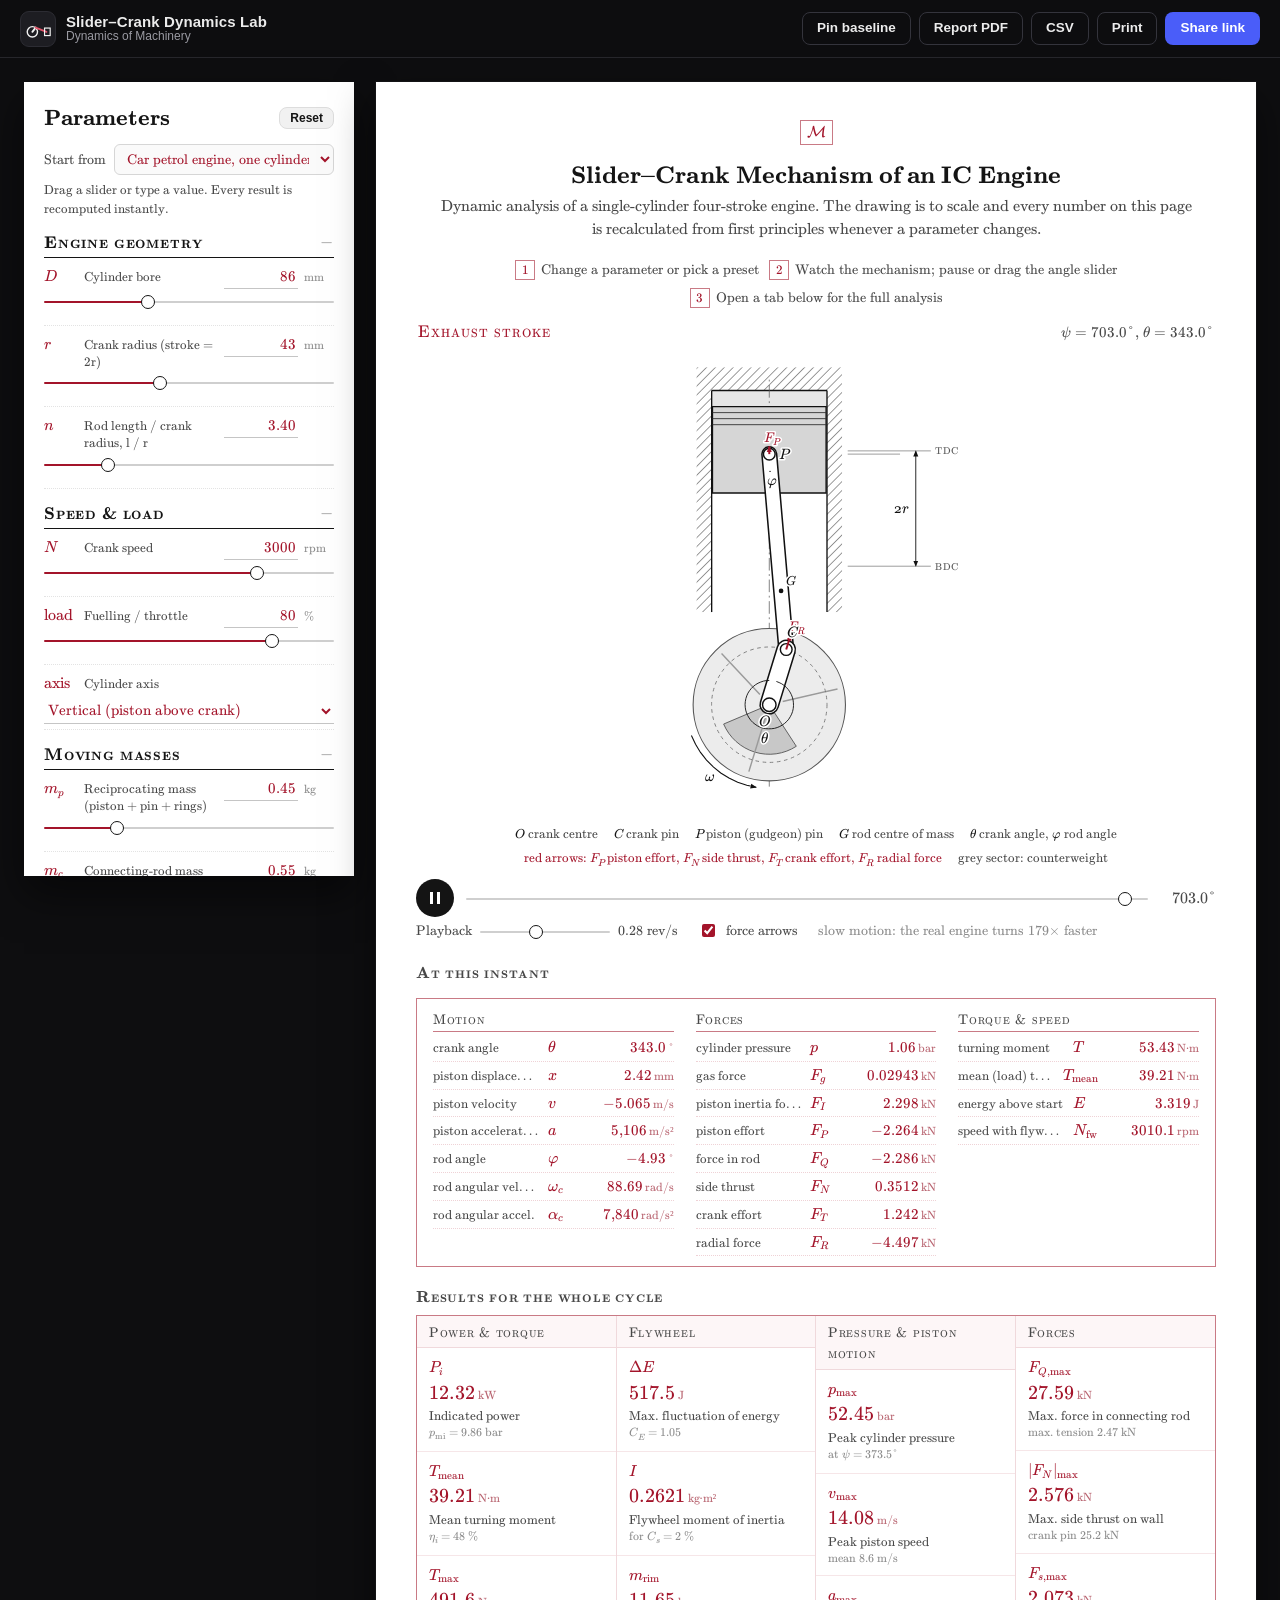
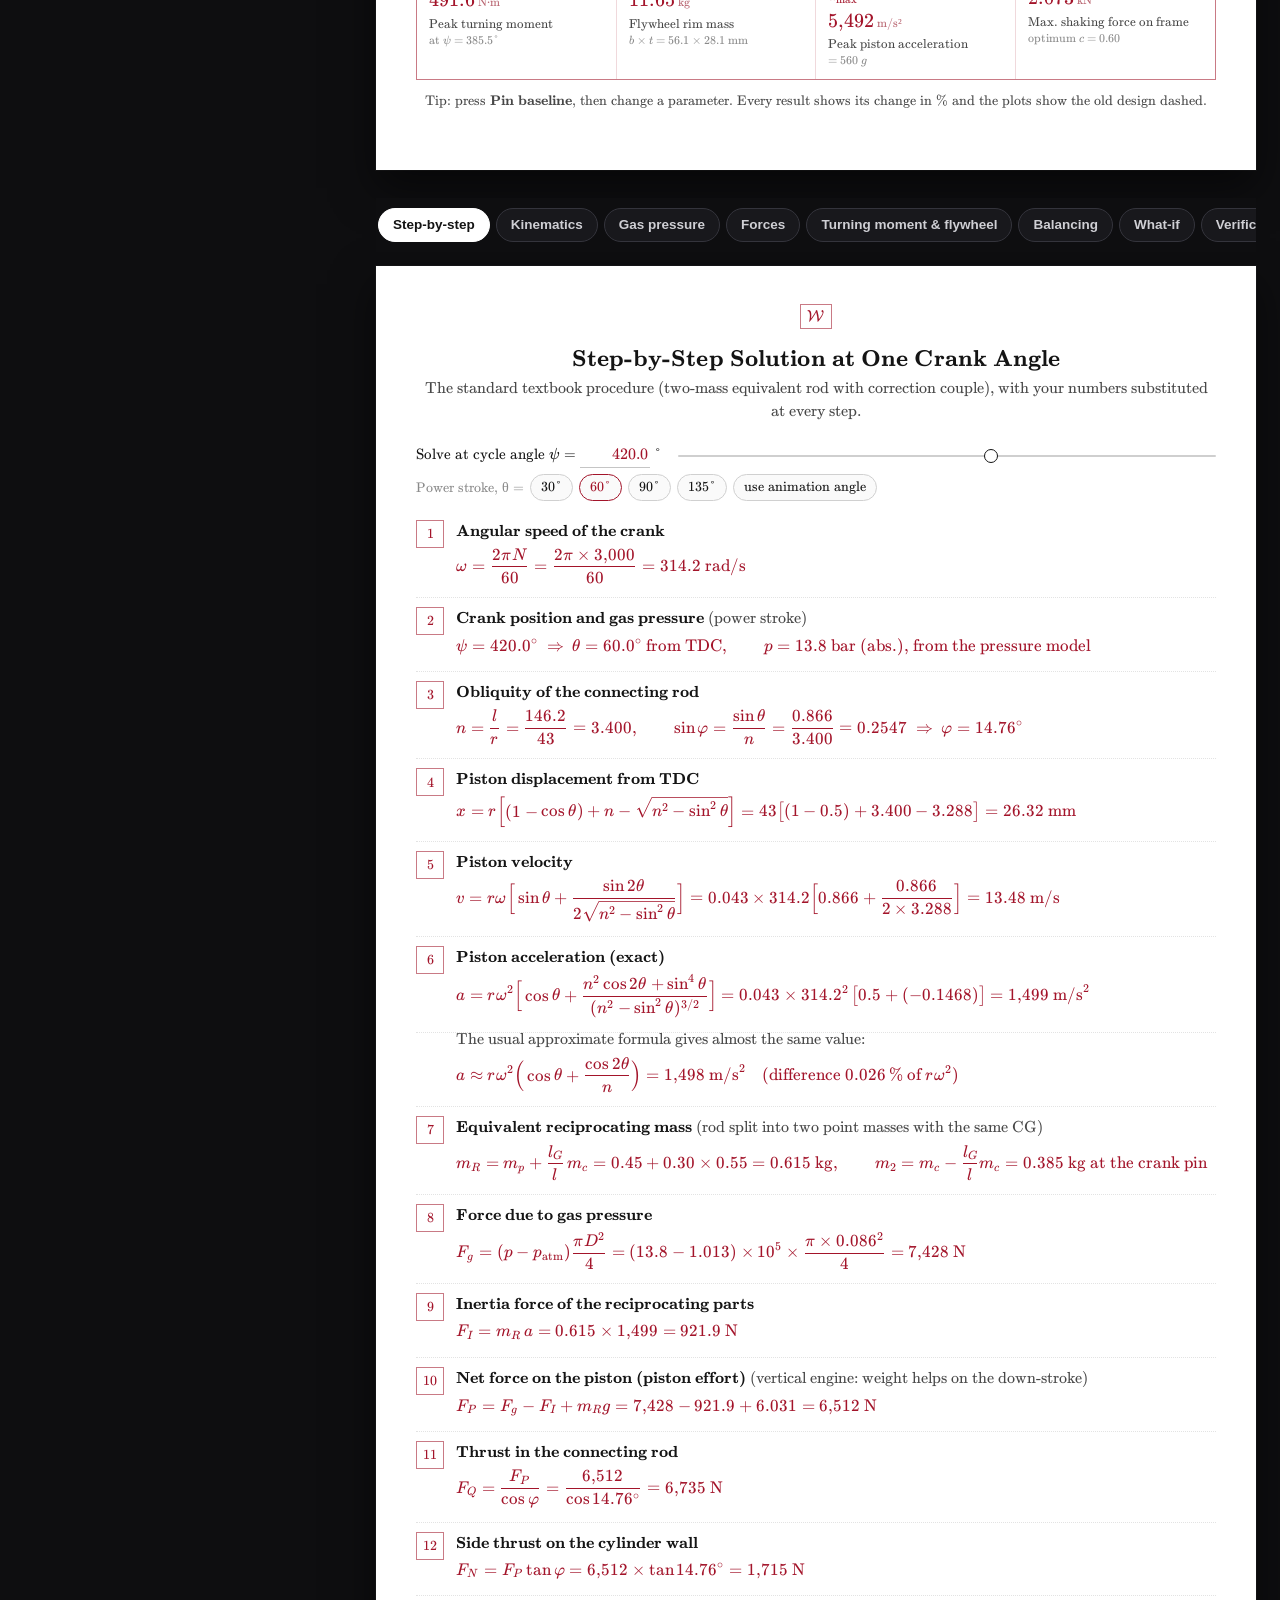
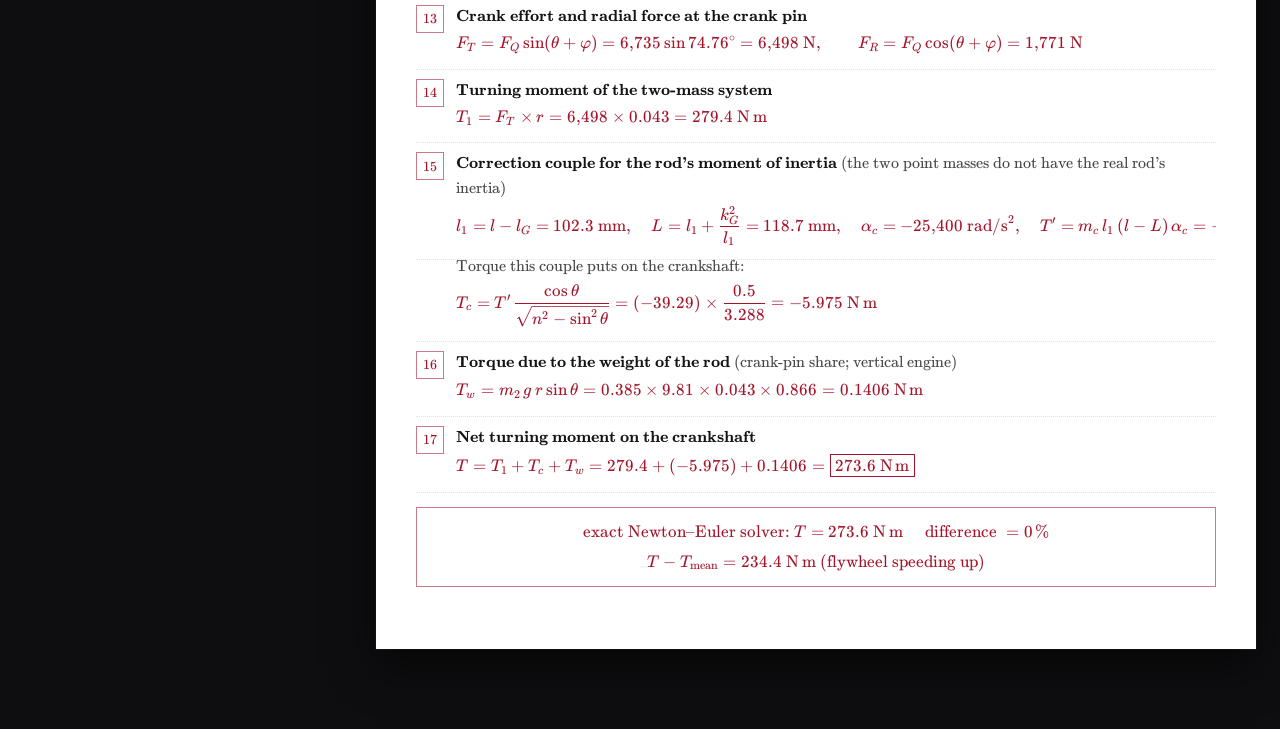
==== commit ca33bd34: "Submission polish: clearer graphics, faster updates, PDF report Mechanism key, live cylinder pressur" ====
--- a/index.html
+++ b/index.html
@@ -30,6 +30,7 @@
   </a>
   <div class="tb-actions">
     <button class="btn ghost" id="btnBaseline" title="Freeze the current design so every change is compared against it">Pin baseline</button>
+    <a class="btn ghost" id="btnReport" href="report/Slider-Crank-Dynamic-Analysis.pdf" target="_blank" rel="noopener" title="Complete analysis of the default engine as a PDF report">Report PDF</a>
     <button class="btn ghost hide-sm" id="btnCSV" title="Download the full cycle table as CSV">CSV</button>
     <button class="btn ghost hide-sm" id="btnPrint" title="Print or save everything as PDF">Print</button>
     <button class="btn primary" id="btnShare" title="Copy a link that opens this exact configuration">Share link</button>
@@ -54,9 +55,15 @@
     <section class="sheet hero" id="s-mech" aria-label="Mechanism in motion">
       <div class="tag" data-tex="\mathcal{M}"></div>
       <h1>Slider–Crank Mechanism of an IC Engine</h1>
-      <p class="sub">Single-cylinder four-stroke engine, drawn to scale from your parameters. Red arrows are the forces at this instant, the grey sector is the counterweight and the gas colour follows the cylinder pressure.</p>
+      <p class="sub">Dynamic analysis of a single-cylinder four-stroke engine. The drawing is to scale and every number on this page is recalculated from first principles whenever a parameter changes.</p>
+      <ol class="howto" aria-label="How to use">
+        <li><b>1</b>Change a parameter or pick a preset</li>
+        <li><b>2</b>Watch the mechanism; pause or drag the angle slider</li>
+        <li><b>3</b>Open a tab below for the full analysis</li>
+      </ol>
       <div class="mech-head"><span id="strokeName" class="stroke-name">&nbsp;</span><span id="psiLabel" class="psi-label"></span></div>
       <div class="mech-wrap" id="mechHost"></div>
+      <p class="mech-key"><span><i class="mi">O</i> crank centre</span><span><i class="mi">C</i> crank pin</span><span><i class="mi">P</i> piston (gudgeon) pin</span><span><i class="mi">G</i> rod centre of mass</span><span><i class="mi">θ</i> crank angle, <i class="mi">φ</i> rod angle</span><span class="r">red arrows: <i class="mi">F<sub>P</sub></i> piston effort, <i class="mi">F<sub>N</sub></i> side thrust, <i class="mi">F<sub>T</sub></i> crank effort, <i class="mi">F<sub>R</sub></i> radial force</span><span>grey sector: counterweight</span></p>
       <div class="transport">
         <button class="btn round" id="btnPlay" aria-label="Pause animation" title="Play / pause (space)"><span class="ic-pause"></span></button>
         <input type="range" id="scrub" min="0" max="720" step="0.5" value="0" aria-label="Cycle angle psi">
--- a/css/style.css
+++ b/css/style.css
@@ -62,6 +62,7 @@
 .btn.primary:hover { background: var(--accent-2); }
 .btn.ghost { background: transparent; border-color: #34343c; color: var(--chrome-text); }
 .btn.ghost:hover { background: #1d1d23; }
+a.btn { text-decoration: none; display: inline-block; }
 .btn.ghost.on { border-color: var(--accent); color: #c7cdff; background: rgba(74, 93, 249, .12); }
 .btn.tiny { padding: 3px 10px; font-size: 12px; background: #f1f1f1; color: var(--ink); border-color: #ddd; }
 .btn.tiny:hover { background: #e7e7e7; }
@@ -116,8 +117,11 @@
 
 /* KPIs */
 .kpis { display: grid; grid-template-columns: repeat(4, minmax(0, 1fr)); border: 1px solid var(--red-line); }
-.kpi { padding: 10px 12px 9px; border-right: 1px solid #f0d9dc; border-bottom: 1px solid #f0d9dc; position: relative; min-width: 0; }
-.kpi:nth-child(4n) { border-right: none; }
+.kgrp { border-right: 1px solid #f0d9dc; min-width: 0; }
+.kgrp:last-child { border-right: none; }
+.kgrp-h { font-variant: small-caps; letter-spacing: .05em; font-size: .9rem; color: var(--ink-2); padding: 6px 12px 4px; background: var(--red-wash); border-bottom: 1px solid #f0d9dc; }
+.kpi { padding: 8px 12px 8px; border-bottom: 1px solid #f6e6e8; position: relative; min-width: 0; }
+.kpi:last-child { border-bottom: none; }
 .kpi-sym { color: var(--red); font-size: .95rem; height: 1.6em; }
 .kpi-sym .katex { color: var(--red); }
 .kpi-val { color: var(--red); font-size: 1.28rem; line-height: 1.25; white-space: nowrap; font-variant-numeric: tabular-nums; }
@@ -185,6 +189,14 @@
 .mech-sub { font-size: 11px; }
 .mech-farrow { stroke: var(--red); stroke-width: 2.2; }
 .mech-flabel { font-family: var(--font-math); font-style: italic; font-size: 15px; fill: var(--red); }
+.mech-gasl { font-family: var(--font); font-size: 13px; fill: #6d0f1d; paint-order: stroke; stroke: rgba(255,255,255,.85); stroke-width: 3px; stroke-linejoin: round; }
+.mech-key { display: flex; flex-wrap: wrap; justify-content: center; gap: 2px 16px; font-size: .84rem; color: var(--ink-2); margin: 2px 0 6px; }
+.mech-key .r { color: var(--red); }
+.mech-key i.mi { color: var(--ink); }
+.mech-key .r i.mi { color: var(--red); }
+.howto { display: flex; flex-wrap: wrap; justify-content: center; gap: 6px 10px; margin: 2px 0 10px; padding: 0; list-style: none; font-size: .9rem; color: var(--ink-2); }
+.howto li { display: flex; align-items: center; gap: 6px; }
+.howto b { display: inline-grid; place-items: center; width: 20px; height: 20px; border: 1px solid var(--red-line); color: var(--red); font-weight: 400; font-size: .82rem; }
 .transport { display: flex; align-items: center; gap: 12px; margin: 10px 0 2px; }
 .transport input[type=range] { flex: 1; }
 .scrub-val { min-width: 56px; text-align: right; font-variant-numeric: tabular-nums; color: var(--ink-2); }
@@ -200,8 +212,13 @@
 .small .ic-pause { width: 8px; height: 10px; border-width: 0 3px; }
 .chk { display: inline-flex; align-items: center; gap: 6px; cursor: pointer; }
 .chk input { accent-color: var(--red); }
-.inst { display: grid; grid-template-columns: repeat(3, minmax(0, 1fr)); gap: 2px 18px; font-size: .97rem; }
-.inst .it { display: flex; justify-content: space-between; gap: 8px; white-space: nowrap; border-bottom: 1px dotted #efd2d6; padding: 2px 0; }
+.inst { display: grid; grid-template-columns: repeat(3, minmax(0, 1fr)); gap: 4px 22px; font-size: .95rem; }
+.igrp { min-width: 0; }
+.igrp-h { font-variant: small-caps; letter-spacing: .05em; font-size: .9rem; color: var(--ink-2); border-bottom: 1px solid var(--red-line); margin-bottom: 2px; }
+.inst .it { display: grid; grid-template-columns: minmax(0, 1fr) auto auto; align-items: baseline; gap: 8px; white-space: nowrap; border-bottom: 1px dotted #efd2d6; padding: 2px 0; }
+.inst .it .nm { color: var(--ink-2); font-size: .84rem; overflow: hidden; text-overflow: ellipsis; }
+.inst .it .s { min-width: 26px; }
+.inst .it .v { min-width: 92px; text-align: right; }
 .inst .it .v { font-variant-numeric: tabular-nums; color: var(--red); }
 .inst .it .v small { color: #b8636f; font-size: .8em; margin-left: 2px; }
 
@@ -276,13 +293,13 @@
 
 /* ------------------------------------------------------------ picture-in-picture mechanism */
 .pip {
-  position: fixed; right: 44px; bottom: 22px; width: 300px; background: var(--paper); color: var(--ink); z-index: 45;
+  position: fixed; right: 18px; bottom: 18px; width: 210px; background: var(--paper); color: var(--ink); z-index: 45;
   box-shadow: 0 10px 34px rgba(0, 0, 0, .55); padding: 6px 8px 8px; transform: translateY(14px); opacity: 0; pointer-events: none;
   transition: opacity .2s, transform .2s;
 }
 .pip.show { opacity: 1; transform: none; pointer-events: auto; }
-.pip-host .mech-svg { max-height: 150px; }
-.pip-host .mech-svg.vertical { height: 190px; max-height: 190px; }
+.pip-host .mech-svg { max-height: 110px; }
+.pip-host .mech-svg.vertical { height: 150px; max-height: 150px; }
 .pip-bar { display: flex; align-items: center; gap: 8px; font-size: .85rem; color: var(--ink-2); font-variant-numeric: tabular-nums; }
 .pip-bar span { flex: 1; }
 .pip-link { color: var(--red); text-decoration: none; font-size: .82rem; }
@@ -388,6 +405,9 @@
   .fab.show { transform: translate(-50%, 0); pointer-events: auto; }
   .pip { right: 12px; bottom: 72px; width: 230px; }
   .tabs { margin-bottom: -10px; }
+  .kpis { grid-template-columns: repeat(2, minmax(0, 1fr)); }
+  .kgrp:nth-child(2n) { border-right: none; }
+  .kgrp:nth-child(-n+2) { border-bottom: 1px solid #f0d9dc; }
 }
 @media (max-width: 760px) {
   body { font-size: 15px; }
@@ -401,10 +421,10 @@
   .sheet h2 { font-size: 1.16rem; }
   .sheet p { text-align: left; }
   .kpis { grid-template-columns: repeat(2, minmax(0, 1fr)); }
-  .kpi:nth-child(4n) { border-right: 1px solid #f0d9dc; }
-  .kpi:nth-child(2n) { border-right: none; }
+  .kgrp:nth-child(2n) { border-right: none; }
+  .kgrp:nth-child(-n+2) { border-bottom: 1px solid #f0d9dc; }
   .fig-grid, .cols { grid-template-columns: minmax(0, 1fr); }
-  .inst { grid-template-columns: repeat(2, minmax(0, 1fr)); font-size: .9rem; }
+  .inst { grid-template-columns: minmax(0, 1fr); font-size: .92rem; gap: 10px; }
   .eqbox { padding: 8px 10px; }
   .katex { font-size: 1em; }
   .mech-svg { max-height: 300px; }
@@ -422,17 +442,47 @@
 }
 @media (max-width: 420px) {
   .brand-text { display: none; }
-  .inst { grid-template-columns: minmax(0, 1fr); }
-}
+}
+
+/* while preparing a print, lay the content out at paper width so plots are drawn at print size */
+.print-img { display: none; }
+body.printing .layout { display: block; max-width: none; padding: 0; }
+body.printing .panel { display: none; }
+body.printing .pages { width: 700px; margin: 0 auto; }
+body.printing .sheet { padding: 0 0 18px; }
 
 /* ------------------------------------------------------------ print: every section, no chrome */
 @media print {
   @page { margin: 14mm; }
   body { background: #fff; }
-  .topbar, .panel, .tabs, .pip, .fab, .toast, .transport, .transport2, .fig-toolbar, .ws-controls, .hint { display: none !important; }
+  .topbar, .panel, .tabs, .pip, .fab, .toast, .transport, .transport2, .fig-toolbar, .ws-controls, .hint, .howto { display: none !important; }
   .layout { display: block; padding: 0; max-width: none; }
   .tab-page[hidden] { display: block !important; }
-  .sheet { box-shadow: none; padding: 0 0 24px; max-width: none; break-after: page; }
+  .sheet { box-shadow: none; padding: 0 0 18px; max-width: none; break-after: page; }
+  /* report order: problem → mechanism → analysis → worked solution → what-if → verification */
+  .pages { display: flex; flex-direction: column; gap: 0; }
+  #theory { order: 0; } #s-mech { order: 1; } #kinematics { order: 2; } #pressure { order: 3; } #forces { order: 4; }
+  #flywheel { order: 5; } #balancing { order: 6; } #solution { order: 7; } #sensitivity { order: 8; } #verification { order: 9; }
+  body { font-size: 12.5px; }
+  .sheet h1, .hero h1 { font-size: 1.45rem; }
+  .sheet h2 { font-size: 1.3rem; }
+  .inst { grid-template-columns: repeat(3, minmax(0, 1fr)) !important; font-size: .82rem !important; gap: 4px 14px !important; }
+  .inst .it .v { min-width: 64px; }
+  .kpis { grid-template-columns: repeat(4, minmax(0, 1fr)) !important; }
+  .kgrp { border-right: 1px solid #f0d9dc !important; border-bottom: none !important; }
+  .kgrp:last-child { border-right: none !important; }
+  .kpi-val { font-size: 1.1rem; }
+  .mech-svg, .mech-svg.vertical { height: 250px !important; max-height: 250px !important; width: auto; }
+  .poly-wrap { max-width: 520px; }
+  .plot canvas, .plot-tip { display: none !important; }
+  .print-img { display: block !important; max-width: 100%; height: auto; }
+  .plot { height: auto !important; }
+  .fig, .poly-wrap, .eqbox, .obs, .steps > li, .vt tr, .kpis, .inst { break-inside: avoid; }
+  .mini-h, h3 { break-after: avoid; }
+  .caption { break-before: avoid; }
+  .mech-svg { max-height: 330px; }
+  .mech-svg.vertical { height: 330px; }
+  a { color: inherit; text-decoration: none; }
 }
 @media (prefers-reduced-motion: reduce) {
   html { scroll-behavior: auto; }
